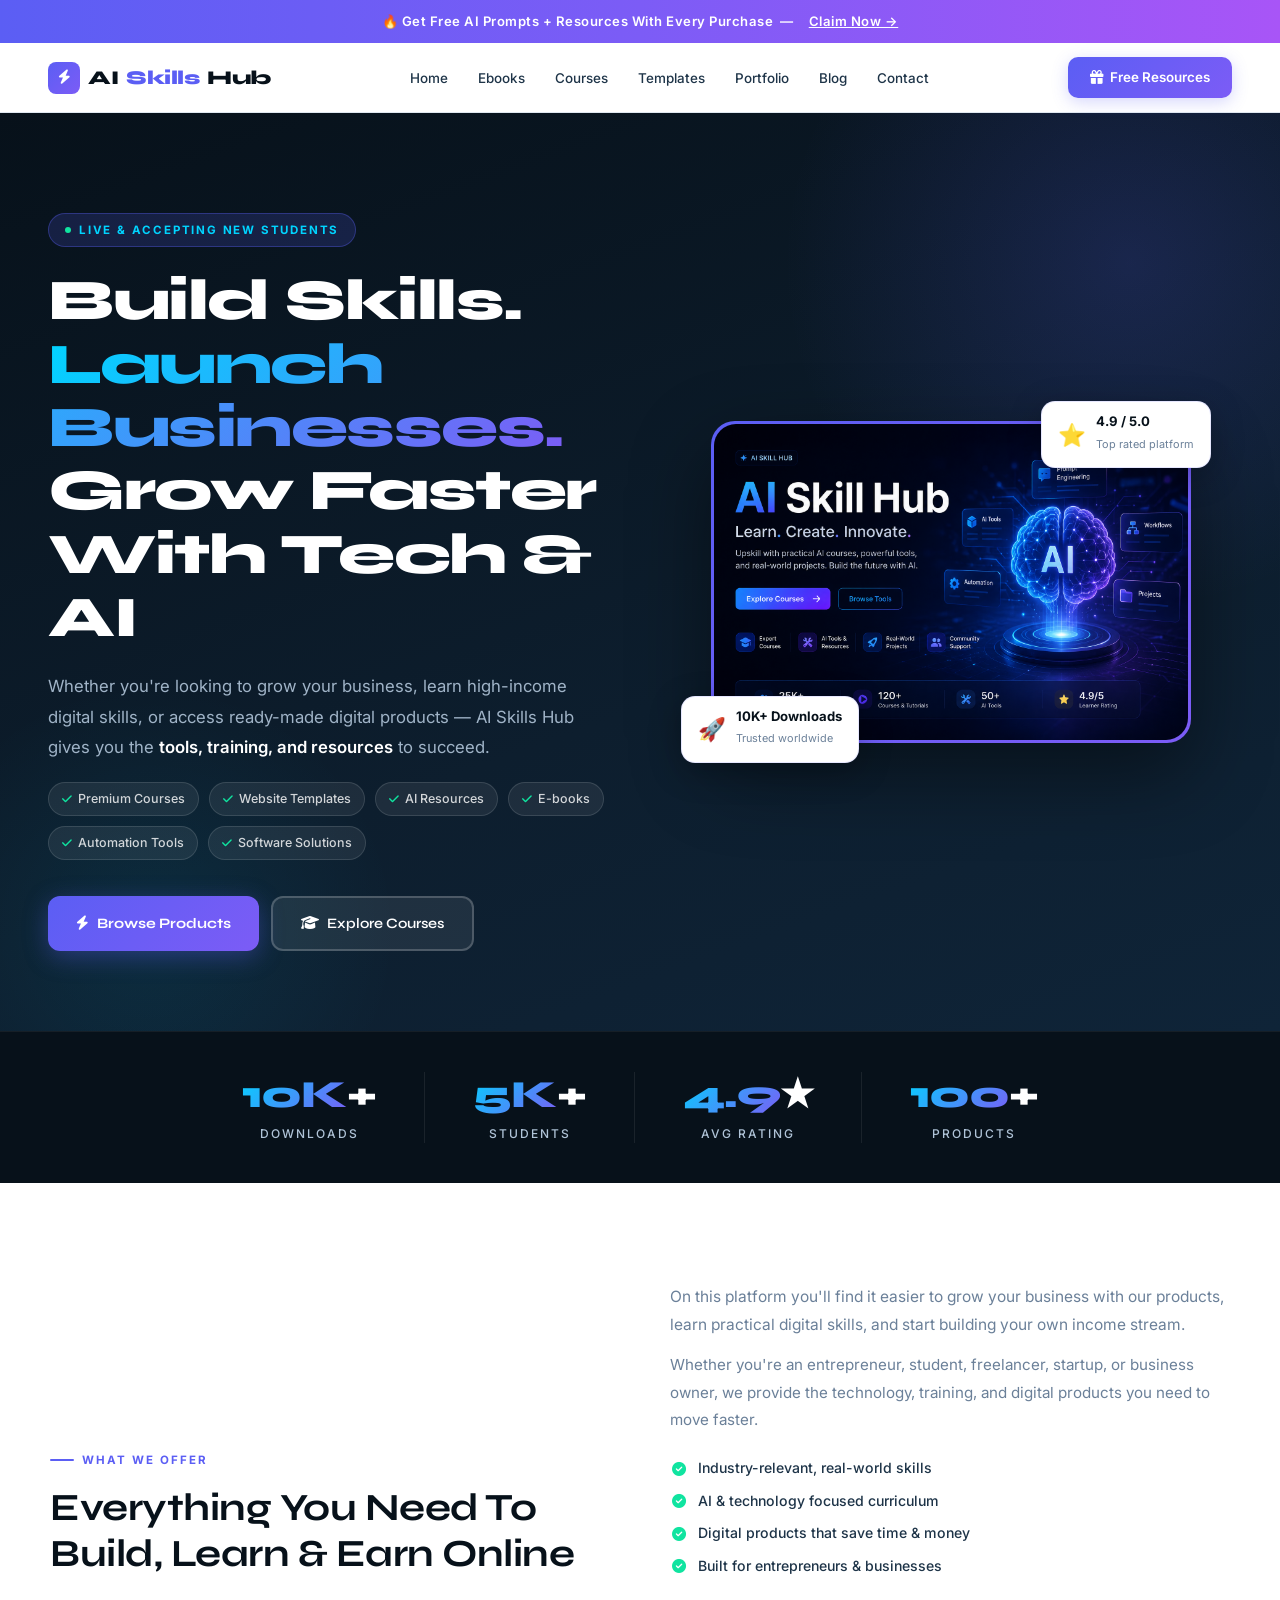
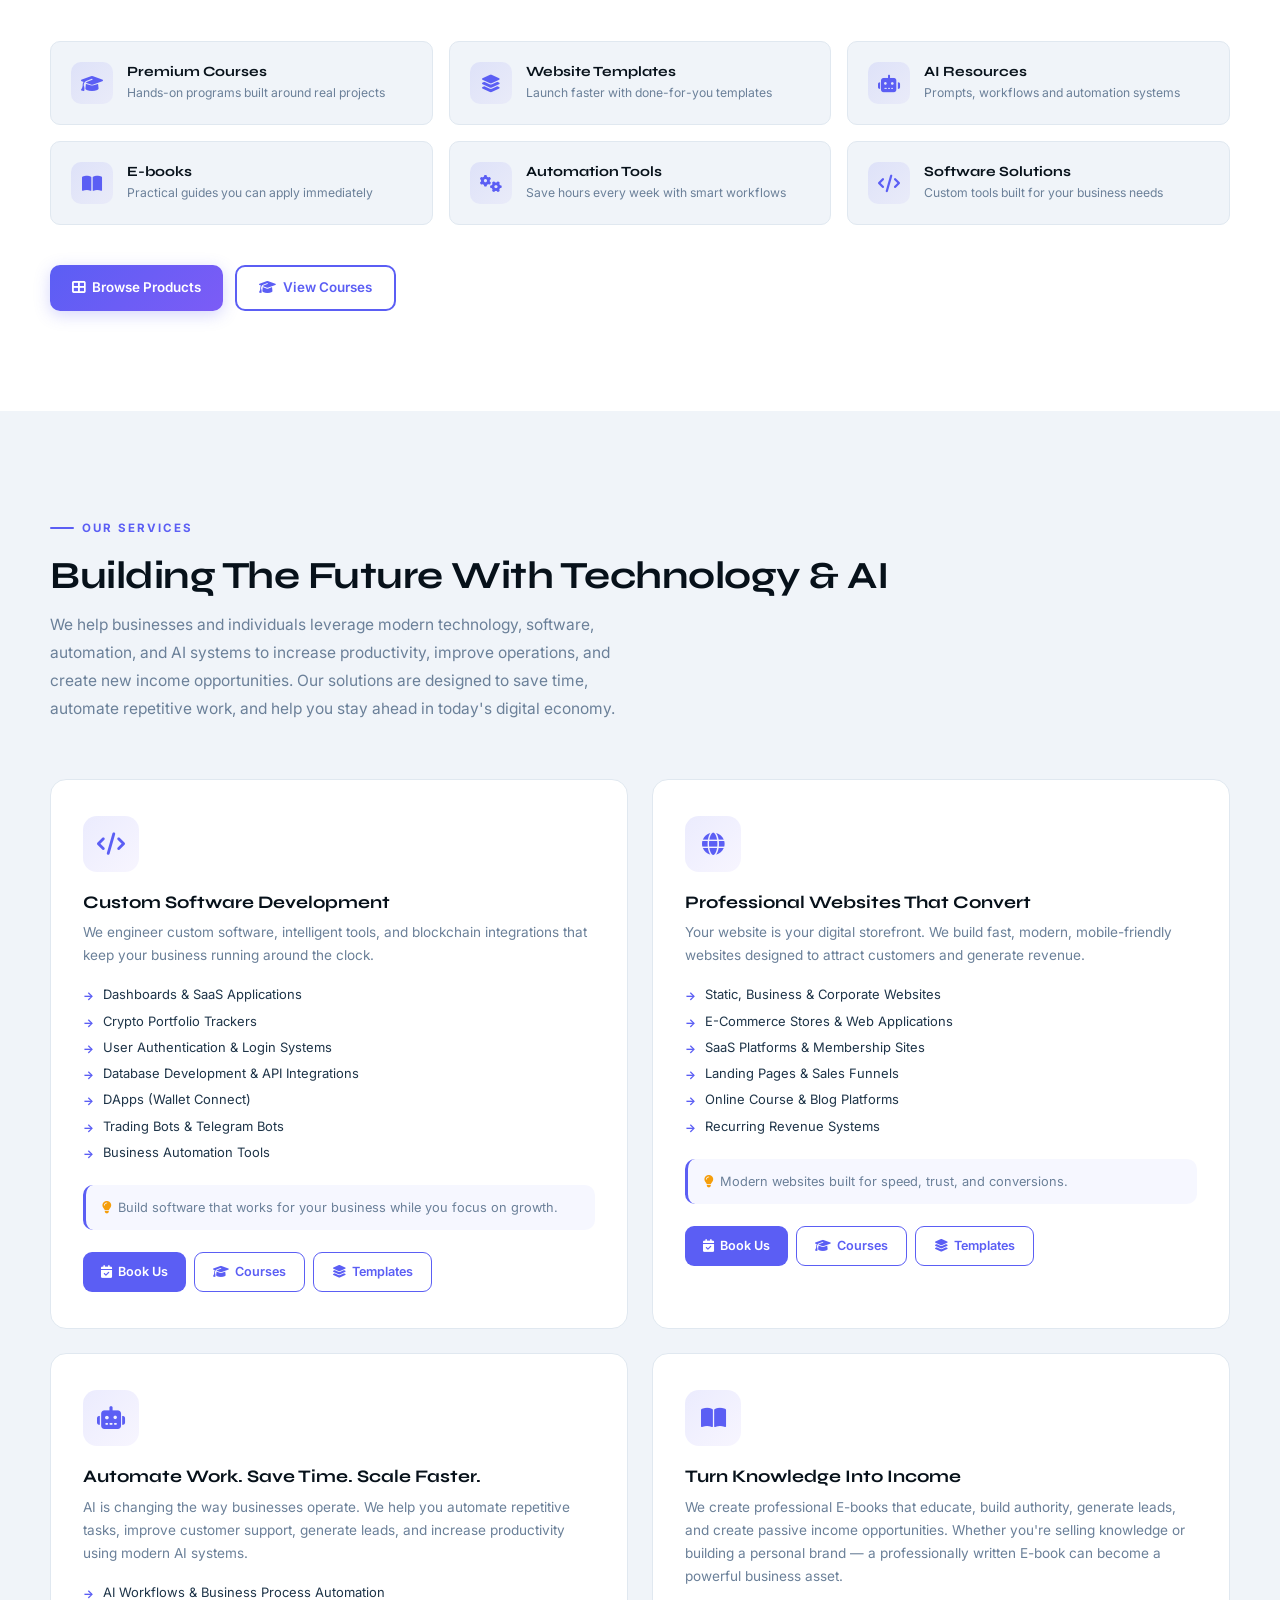
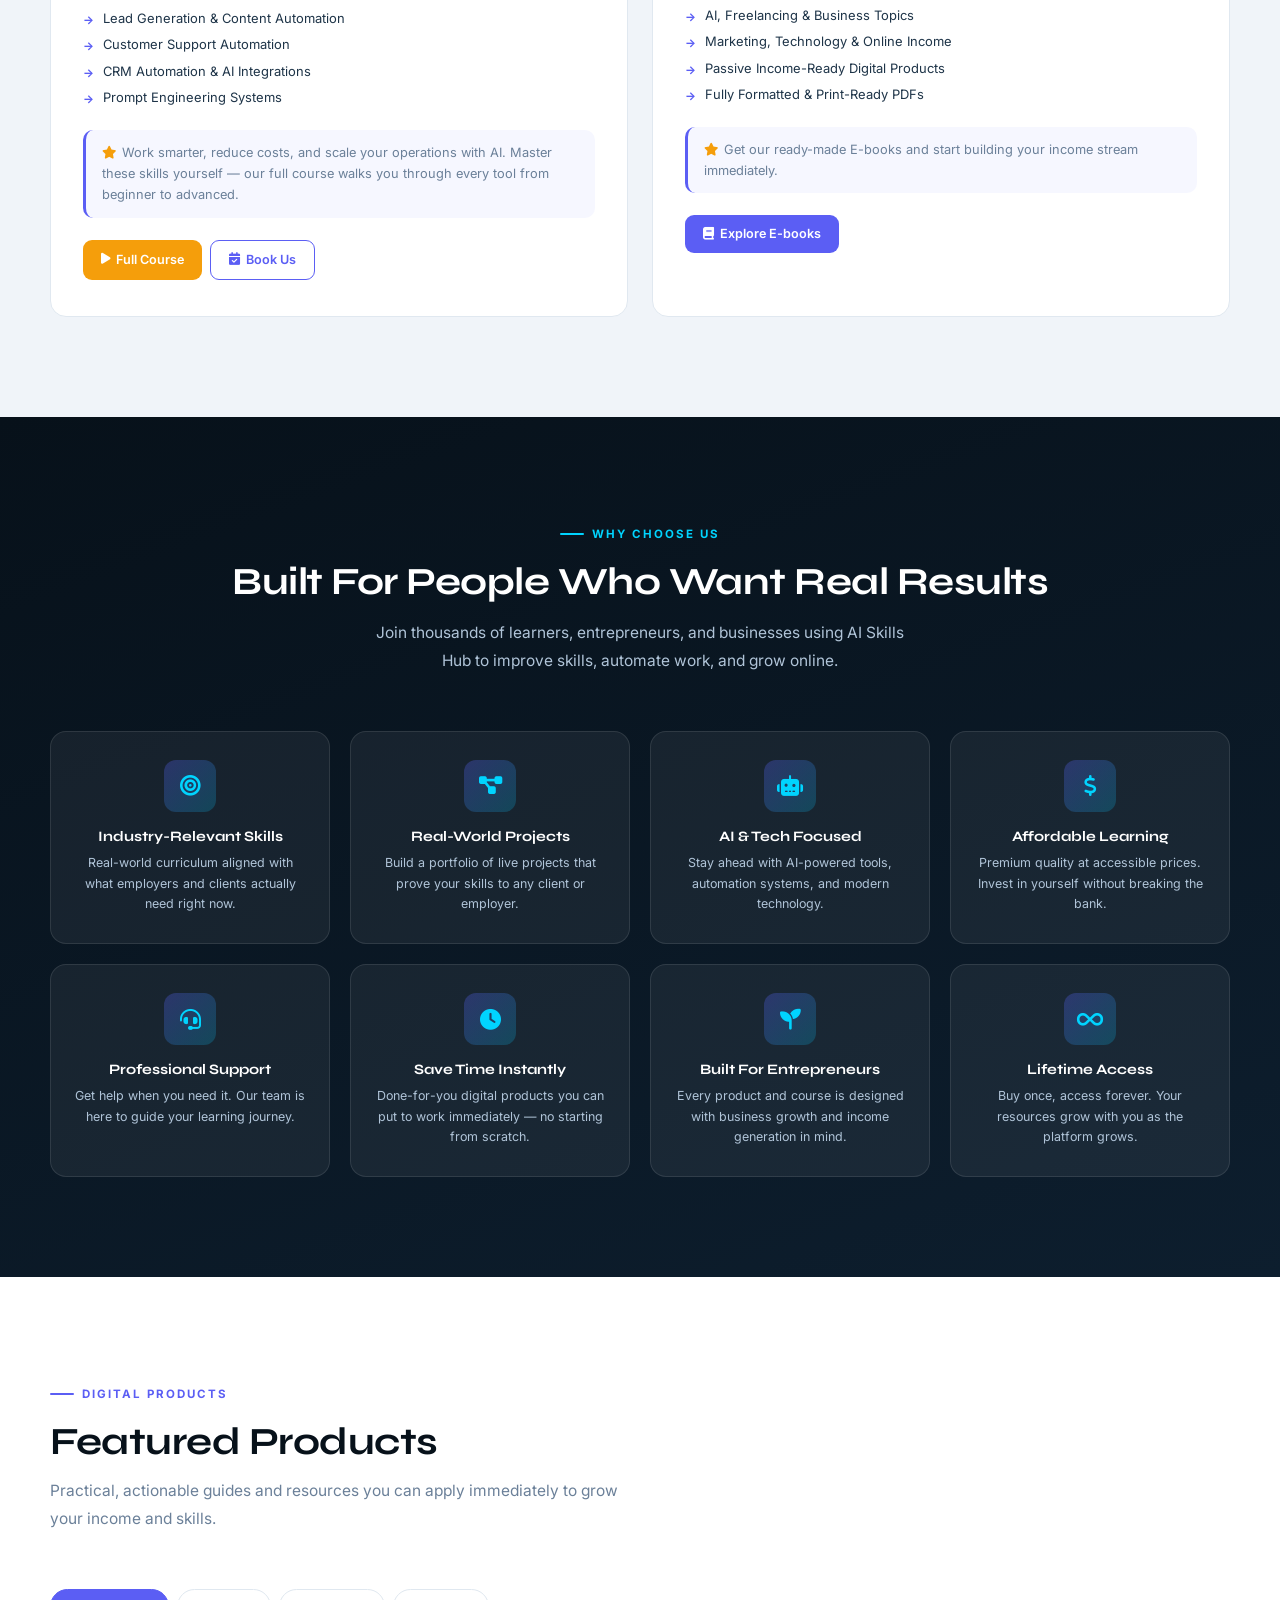
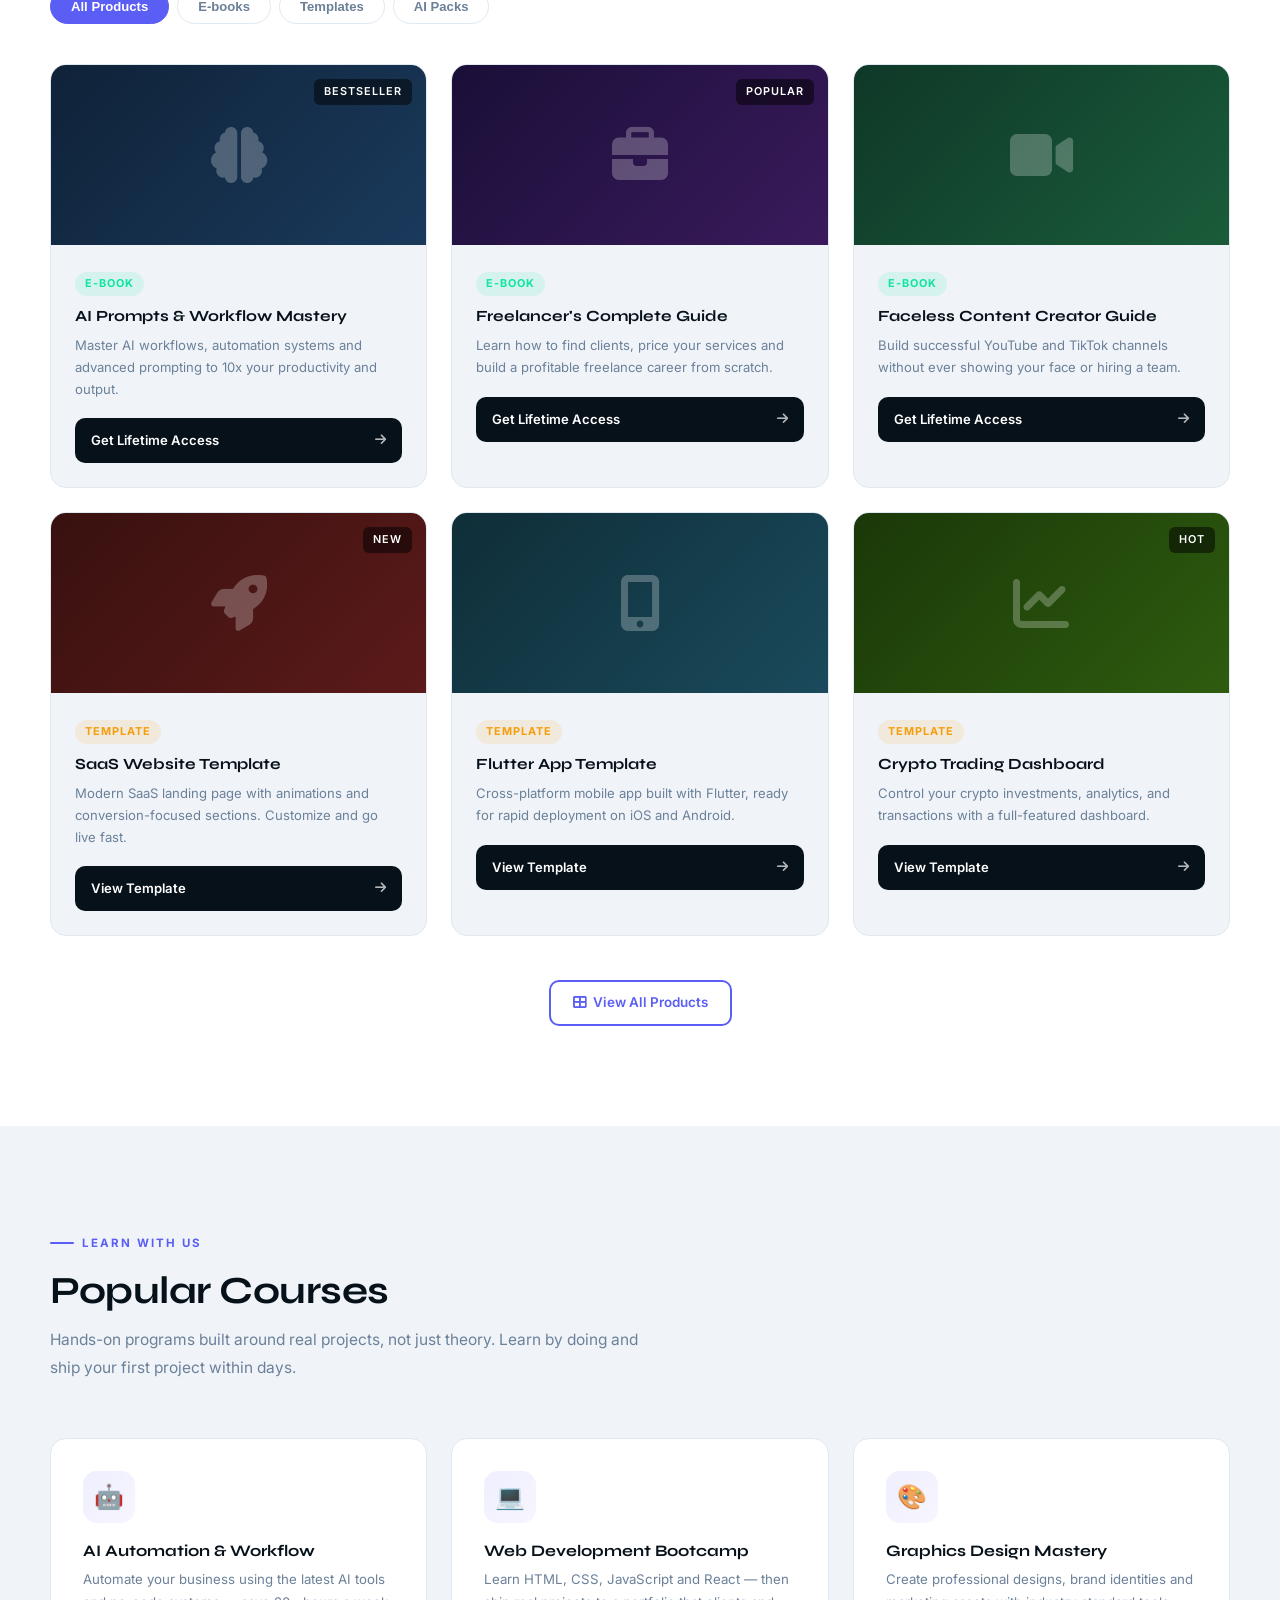
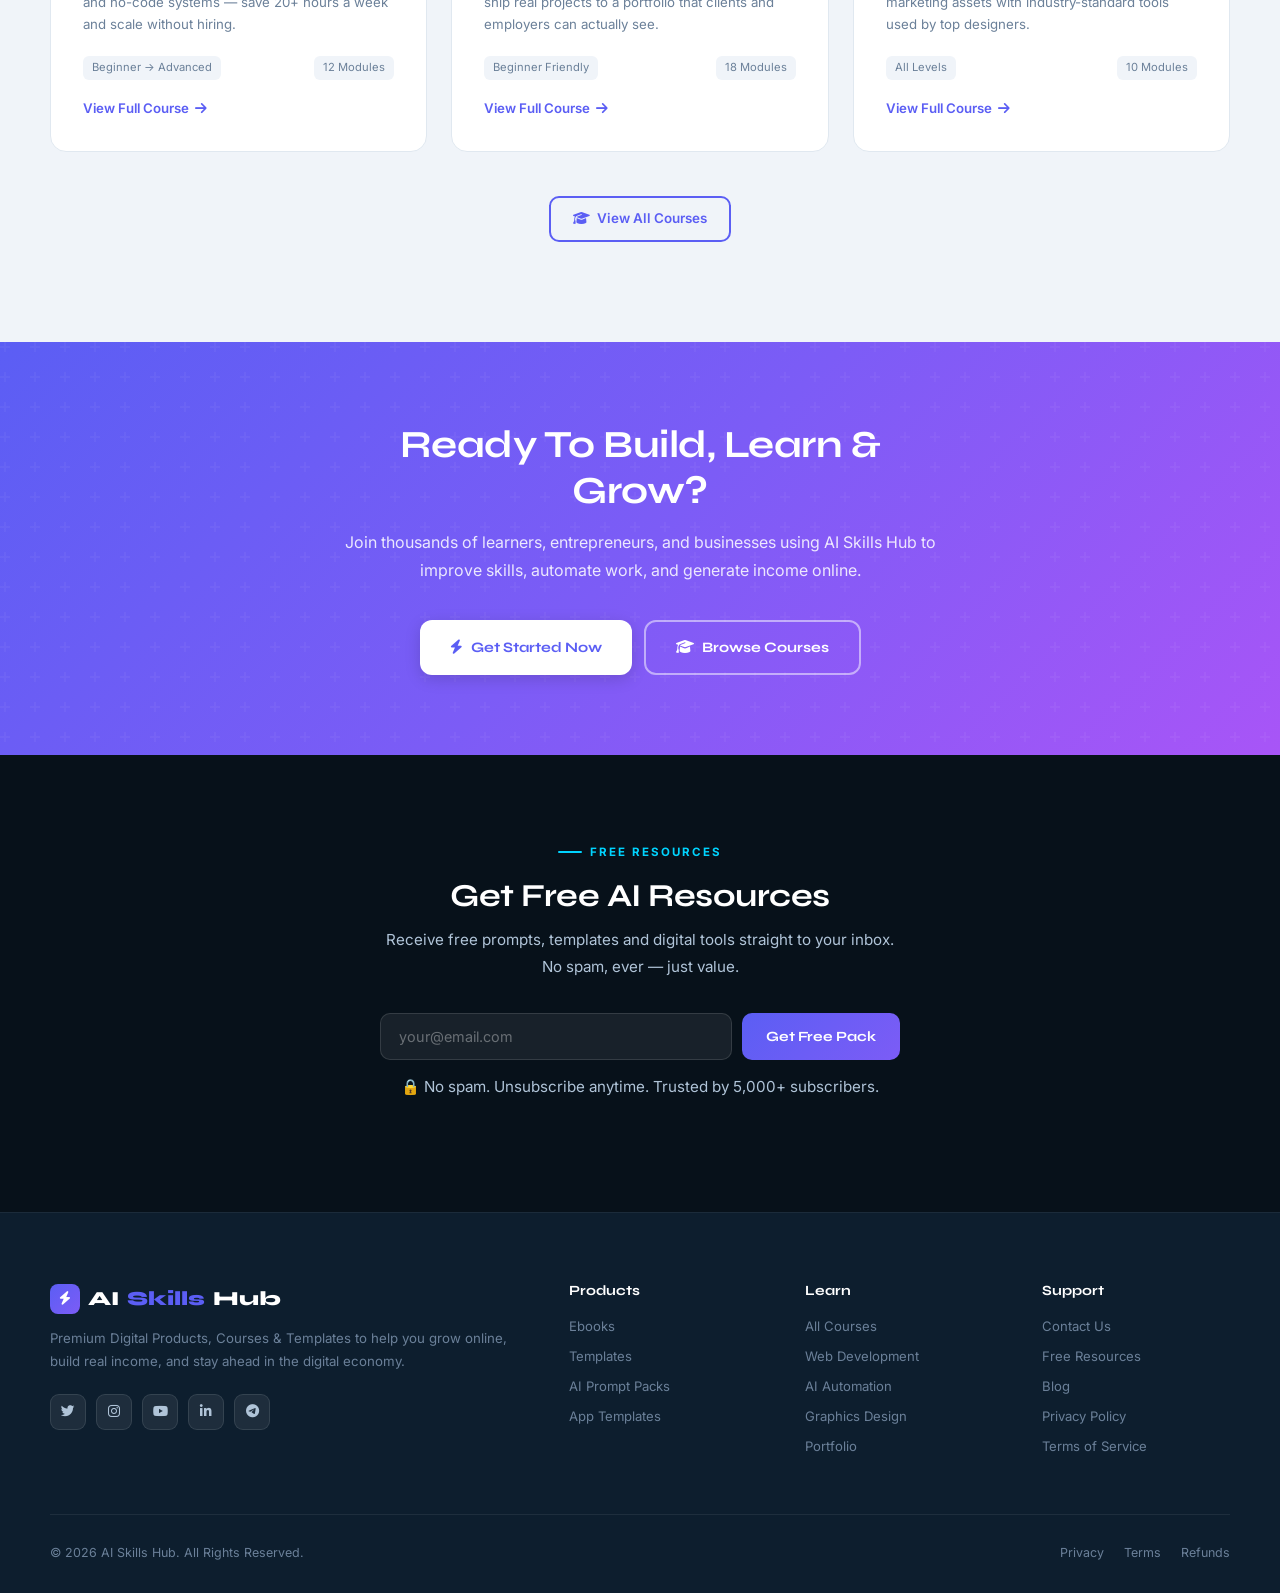
==== digital/index.html @ 7a0e206f "Update print statement from 'Hello' to 'Goodbye'" ====
<!DOCTYPE html>
<html lang="en">
<head>
<meta charset="UTF-8">
<meta name="viewport" content="width=device-width, initial-scale=1.0">
<title>AI Skills Hub | Courses, Ebooks & Digital Products</title>
<meta name="description" content="Premium AI courses, ebooks, prompt packs, website templates, software, and digital resources to help you build income and scale faster.">
<link href="https://fonts.googleapis.com/css2?family=Syne:wght@400;600;700;800&family=Inter:wght@300;400;500;600&display=swap" rel="stylesheet">
<link rel="stylesheet" href="https://cdnjs.cloudflare.com/ajax/libs/font-awesome/6.5.1/css/all.min.css">
<style>
/* ─── TOKENS ─── */
:root {
  --ink:    #07111a;
  --ink2:   #0d1e2e;
  --slate:  #1e3448;
  --mid:    #6b8099;
  --fog:    #b0c4d8;
  --paper:  #f0f4f9;
  --white:  #ffffff;
  --volt:   #5b5ef4;
  --volt2:  #7c5cf6;
  --cyan:   #00d4ff;
  --green:  #10e4a0;
  --amber:  #f59e0b;
  --card-bg:#ffffff;
  --border: #e0e8f0;
  --radius: 16px;
  --radius-sm: 10px;
  --shadow: 0 4px 28px rgba(7,17,26,0.08);
  --shadow-hover: 0 16px 48px rgba(91,94,244,0.2);
  --transition: 0.22s ease;
  --max-w: 1180px;
}

*,*::before,*::after{margin:0;padding:0;box-sizing:border-box;}
html{scroll-behavior:smooth;}
body{font-family:'Inter',sans-serif;background:var(--paper);color:var(--ink);overflow-x:hidden;line-height:1.6;}
body.menu-open{overflow:hidden;}
a{text-decoration:none;color:inherit;}
img{max-width:100%;display:block;}
ul{list-style:none;}
h1,h2,h3,h4{font-family:'Syne',sans-serif;line-height:1.2;}

/* ─── ANNOUNCEMENT BAR ─── */
.announcement{
  background:linear-gradient(90deg,var(--volt),var(--volt2),#a855f7);
  color:#fff;text-align:center;
  padding:11px 20px;font-size:0.82rem;font-weight:600;letter-spacing:0.5px;
}
.announcement a{color:#fff;text-decoration:underline;margin-left:8px;}

/* ─── NAV ─── */
.navbar{
  position:sticky;top:0;z-index:900;
  background:rgba(255,255,255,0.97);
  backdrop-filter:blur(16px);
  border-bottom:1px solid var(--border);
  display:flex;align-items:center;justify-content:space-between;
  padding:0 48px;height:70px;
}
.logo{
  font-family:'Syne',sans-serif;font-weight:800;font-size:1.22rem;
  color:var(--ink);letter-spacing:-0.5px;display:flex;align-items:center;gap:8px;
}
.logo-icon{
  width:32px;height:32px;background:linear-gradient(135deg,var(--volt),var(--volt2));
  border-radius:8px;display:flex;align-items:center;justify-content:center;
  font-size:0.9rem;color:#fff;
}
.logo span{color:var(--volt);}
.nav-links{display:flex;gap:2px;align-items:center;}
.nav-links li a{
  padding:8px 14px;border-radius:8px;font-size:0.84rem;
  font-weight:500;color:var(--slate);transition:var(--transition);
}
.nav-links li a:hover{background:var(--paper);color:var(--volt);}
.nav-right{display:flex;align-items:center;gap:10px;}
.btn-primary{
  background:linear-gradient(135deg,var(--volt),var(--volt2));color:#fff;
  padding:10px 22px;border-radius:10px;
  font-size:0.84rem;font-weight:600;
  transition:var(--transition);white-space:nowrap;
  border:none;cursor:pointer;display:inline-flex;align-items:center;gap:7px;
  box-shadow:0 4px 16px rgba(91,94,244,0.25);
}
.btn-primary:hover{transform:translateY(-2px);box-shadow:0 8px 24px rgba(91,94,244,0.4);}
.btn-secondary{
  background:transparent;color:var(--volt);
  padding:10px 22px;border-radius:10px;
  font-size:0.84rem;font-weight:600;
  border:2px solid var(--volt);transition:var(--transition);
  display:inline-flex;align-items:center;gap:7px;cursor:pointer;
}
.btn-secondary:hover{background:var(--volt);color:#fff;box-shadow:0 4px 16px rgba(91,94,244,0.25);}
.btn-ghost{
  background:transparent;color:var(--slate);
  padding:10px 22px;border-radius:10px;
  font-size:0.84rem;font-weight:600;
  border:2px solid var(--border);transition:var(--transition);
  display:inline-flex;align-items:center;gap:7px;cursor:pointer;
}
.btn-ghost:hover{border-color:var(--volt);color:var(--volt);}
.btn-amber{
  background:var(--amber);color:#fff;
  padding:10px 22px;border-radius:10px;
  font-size:0.84rem;font-weight:700;
  transition:var(--transition);display:inline-flex;align-items:center;gap:7px;
  border:none;cursor:pointer;
}
.btn-amber:hover{background:#d97706;transform:translateY(-2px);}
.menu-toggle{display:none;background:none;border:none;color:var(--ink);font-size:1.4rem;cursor:pointer;padding:4px;}

/* ─── HERO ─── */
.hero{
  background:linear-gradient(160deg,var(--ink) 0%,var(--ink2) 60%,#0f2438 100%);
  position:relative;overflow:hidden;
  padding:100px 48px 80px;
  display:grid;grid-template-columns:1fr 1fr;
  align-items:center;gap:60px;
  min-height:90vh;
}
.hero::before{
  content:'';position:absolute;top:-200px;right:-200px;
  width:700px;height:700px;border-radius:50%;
  background:radial-gradient(circle,rgba(91,94,244,0.18) 0%,transparent 70%);
  pointer-events:none;
}
.hero::after{
  content:'';position:absolute;bottom:-150px;left:-100px;
  width:500px;height:500px;border-radius:50%;
  background:radial-gradient(circle,rgba(0,212,255,0.08) 0%,transparent 70%);
  pointer-events:none;
}
.hero-content{position:relative;z-index:2;}
.hero-eyebrow{
  display:inline-flex;align-items:center;gap:8px;
  background:rgba(91,94,244,0.18);
  border:1px solid rgba(91,94,244,0.35);
  color:var(--cyan);font-size:0.72rem;font-weight:700;
  letter-spacing:1.8px;text-transform:uppercase;
  padding:7px 16px;border-radius:30px;margin-bottom:22px;
}
.dot{width:6px;height:6px;background:var(--green);border-radius:50%;animation:pulse 2s infinite;flex-shrink:0;}
@keyframes pulse{0%,100%{opacity:1;transform:scale(1);}50%{opacity:0.5;transform:scale(1.5);}}
.hero h1{
  font-size:clamp(2.4rem,4.5vw,3.8rem);
  font-weight:800;color:#fff;
  letter-spacing:-1.5px;margin-bottom:22px;line-height:1.1;
}
.hero h1 em{
  font-style:normal;
  background:linear-gradient(135deg,var(--cyan),var(--volt2));
  -webkit-background-clip:text;-webkit-text-fill-color:transparent;background-clip:text;
}
.hero-sub{
  font-size:1.05rem;color:rgba(176,196,216,0.9);
  max-width:540px;line-height:1.8;margin-bottom:20px;
}
.hero-sub strong{color:#fff;font-weight:600;}
.hero-feature-list{
  display:flex;flex-wrap:wrap;gap:10px;margin-bottom:36px;
}
.hero-feature-list .chip{
  display:flex;align-items:center;gap:6px;
  background:rgba(255,255,255,0.07);
  border:1px solid rgba(255,255,255,0.12);
  color:rgba(255,255,255,0.8);
  font-size:0.78rem;font-weight:500;
  padding:6px 13px;border-radius:20px;
}
.hero-feature-list .chip i{color:var(--green);font-size:0.7rem;}
.hero-buttons{display:flex;gap:12px;flex-wrap:wrap;}
.btn-hero-primary{
  background:linear-gradient(135deg,var(--volt),var(--volt2));color:#fff;
  padding:14px 28px;border-radius:12px;
  font-size:0.9rem;font-weight:700;
  transition:var(--transition);
  border:none;cursor:pointer;display:inline-flex;align-items:center;gap:8px;
  box-shadow:0 6px 24px rgba(91,94,244,0.35);
  font-family:'Syne',sans-serif;
}
.btn-hero-primary:hover{transform:translateY(-3px);box-shadow:0 12px 32px rgba(91,94,244,0.5);}
.btn-hero-secondary{
  background:rgba(255,255,255,0.08);color:#fff;
  padding:14px 28px;border-radius:12px;
  font-size:0.9rem;font-weight:600;
  border:2px solid rgba(255,255,255,0.2);transition:var(--transition);
  display:inline-flex;align-items:center;gap:8px;cursor:pointer;
  font-family:'Syne',sans-serif;
}
.btn-hero-secondary:hover{background:rgba(255,255,255,0.15);border-color:rgba(255,255,255,0.4);}

/* HERO VISUAL */
.hero-visual{position:relative;z-index:2;display:flex;justify-content:center;}
.hero-card-wrap{
  position:relative;width:100%;max-width:480px;
}
.hero-img-wrap{
  border-radius:24px;overflow:hidden;
  background:linear-gradient(135deg,var(--volt),var(--volt2));
  padding:3px;
  box-shadow:0 30px 80px rgba(0,0,0,0.45);
}
.hero-img-wrap img{
  border-radius:22px;width:100%;display:block;
}


.float-badge{
  position:absolute;background:#fff;border-radius:14px;
  padding:12px 16px;box-shadow:0 8px 32px rgba(0,0,0,0.25);
  display:flex;align-items:center;gap:10px;
  border:1px solid rgba(91,94,244,0.15);
  animation:float 3s ease-in-out infinite;
}
@keyframes float{0%,100%{transform:translateY(0);}50%{transform:translateY(-8px);}}
.float-badge.b1{bottom:-20px;left:-30px;animation-delay:0s;}
.float-badge.b2{top:-20px;right:-20px;animation-delay:1.5s;}
.float-badge .b-icon{font-size:1.4rem;}
.float-badge strong{display:block;font-size:0.82rem;color:var(--ink);font-weight:700;line-height:1.2;}
.float-badge span{font-size:0.68rem;color:var(--mid);}

/* ─── STATS BAR ─── */
.stats-bar{
  background:var(--ink);
  padding:40px 48px;
  display:flex;justify-content:center;gap:0;flex-wrap:wrap;
  border-top:1px solid rgba(255,255,255,0.06);
}
.stat-item{
  text-align:center;padding:0 48px;
  border-right:1px solid rgba(255,255,255,0.08);
}
.stat-item:last-child{border-right:none;}
.stat-item h2{font-size:2.4rem;font-weight:800;color:#fff;font-family:'Syne',sans-serif;letter-spacing:-1px;}
.stat-item h2 span{
  background:linear-gradient(135deg,var(--cyan),var(--volt2));
  -webkit-background-clip:text;-webkit-text-fill-color:transparent;background-clip:text;
}
.stat-item p{font-size:0.75rem;color:var(--fog);text-transform:uppercase;letter-spacing:2px;margin-top:6px;font-weight:500;}

/* ─── WHAT WE OFFER ─── */
.offer-section{
  background:#fff;
  padding:100px 48px;
}
.offer-inner{max-width:var(--max-w);margin:0 auto;}
.section-eyebrow{
  display:inline-flex;align-items:center;gap:8px;
  font-size:0.72rem;font-weight:700;letter-spacing:2px;
  text-transform:uppercase;color:var(--volt);margin-bottom:16px;
}
.section-eyebrow::before{
  content:'';width:24px;height:2px;background:var(--volt);border-radius:2px;
}
.offer-header{
  display:grid;grid-template-columns:1fr 1fr;gap:60px;align-items:end;
  margin-bottom:64px;
}
.offer-header h2{font-size:clamp(1.8rem,3vw,2.6rem);color:var(--ink);letter-spacing:-0.5px;}
.offer-header p{font-size:0.97rem;color:var(--mid);line-height:1.8;}
.offer-checks{display:flex;flex-direction:column;gap:10px;margin-top:24px;}
.offer-check{display:flex;align-items:center;gap:10px;font-size:0.88rem;color:var(--slate);font-weight:500;}
.offer-check i{color:var(--green);width:18px;text-align:center;}
.offer-chips-grid{
  display:grid;grid-template-columns:repeat(3,1fr);gap:16px;margin-bottom:40px;
}
.offer-chip{
  background:var(--paper);border:1px solid var(--border);
  border-radius:var(--radius-sm);padding:20px;
  display:flex;align-items:center;gap:14px;
  transition:var(--transition);
}
.offer-chip:hover{border-color:rgba(91,94,244,0.3);transform:translateX(4px);}
.offer-chip-icon{
  width:42px;height:42px;border-radius:10px;flex-shrink:0;
  background:linear-gradient(135deg,rgba(91,94,244,0.12),rgba(124,92,246,0.06));
  display:flex;align-items:center;justify-content:center;
  font-size:1.1rem;color:var(--volt);
}
.offer-chip h4{font-size:0.88rem;color:var(--ink);font-weight:700;margin-bottom:3px;}
.offer-chip p{font-size:0.76rem;color:var(--mid);line-height:1.5;}
.offer-cta{display:flex;gap:12px;flex-wrap:wrap;}

/* ─── SERVICES ─── */
.services-section{background:var(--paper);padding:100px 48px;}
.services-inner{max-width:var(--max-w);margin:0 auto;}
.section-header{margin-bottom:56px;}
.section-header h2{font-size:clamp(1.8rem,3vw,2.4rem);color:var(--ink);margin-bottom:12px;letter-spacing:-0.5px;}
.section-header p{font-size:0.97rem;color:var(--mid);max-width:600px;line-height:1.8;}
.services-grid{
  display:grid;
  grid-template-columns:repeat(2,1fr);
  gap:24px;
}
.service-card{
  background:#fff;border:1px solid var(--border);
  border-radius:var(--radius);padding:36px 32px;
  transition:var(--transition);position:relative;overflow:hidden;
}
.service-card::after{
  content:'';position:absolute;top:0;left:0;right:0;height:3px;
  background:linear-gradient(90deg,var(--volt),var(--cyan));
  transform:scaleX(0);transition:var(--transition);transform-origin:left;
}
.service-card:hover{border-color:rgba(91,94,244,0.25);box-shadow:var(--shadow-hover);transform:translateY(-5px);}
.service-card:hover::after{transform:scaleX(1);}
.service-icon{
  width:56px;height:56px;border-radius:14px;
  background:linear-gradient(135deg,rgba(91,94,244,0.12),rgba(124,92,246,0.06));
  display:flex;align-items:center;justify-content:center;
  font-size:1.4rem;color:var(--volt);margin-bottom:20px;
}
.service-card h3{font-size:1.1rem;color:var(--ink);margin-bottom:8px;font-weight:700;}
.service-card .service-desc{font-size:0.85rem;color:var(--mid);line-height:1.7;margin-bottom:18px;}
.service-list{display:flex;flex-direction:column;gap:6px;margin-bottom:22px;}
.service-list li{
  font-size:0.81rem;color:var(--slate);
  display:flex;align-items:flex-start;gap:9px;line-height:1.5;
}
.service-list li::before{
  content:'→';color:var(--volt);font-size:0.72rem;margin-top:3px;flex-shrink:0;font-weight:700;
}
.service-note{
  font-size:0.8rem;color:var(--mid);line-height:1.65;
  margin-bottom:22px;padding:12px 16px;
  background:rgba(91,94,244,0.05);border-radius:var(--radius-sm);
  border-left:3px solid var(--volt);
}
.service-note i{margin-right:6px;}
.service-btns{display:flex;gap:8px;flex-wrap:wrap;}
.btn-sm{
  padding:9px 18px;border-radius:9px;font-size:0.79rem;font-weight:600;
  transition:var(--transition);cursor:pointer;border:none;display:inline-flex;align-items:center;gap:6px;
}
.btn-sm-solid{background:var(--volt);color:#fff;}
.btn-sm-solid:hover{background:var(--volt2);}
.btn-sm-outline{background:transparent;border:1.5px solid var(--volt);color:var(--volt);}
.btn-sm-outline:hover{background:var(--volt);color:#fff;}
.btn-sm-amber{background:var(--amber);color:#fff;}
.btn-sm-amber:hover{background:#d97706;}

/* ─── WHY CHOOSE US ─── */
.why-section{
  background:linear-gradient(160deg,var(--ink),var(--ink2));
  padding:100px 48px;
}
.why-inner{max-width:var(--max-w);margin:0 auto;}
.why-header{text-align:center;margin-bottom:56px;}
.why-header .section-eyebrow{color:var(--cyan);}
.why-header .section-eyebrow::before{background:var(--cyan);}
.why-header h2{font-size:clamp(1.8rem,3vw,2.4rem);color:#fff;margin-bottom:14px;letter-spacing:-0.5px;}
.why-header p{font-size:0.97rem;color:var(--fog);max-width:560px;margin:0 auto;line-height:1.8;}
.why-grid{
  display:grid;grid-template-columns:repeat(4,1fr);gap:20px;
}
.why-card{
  background:rgba(255,255,255,0.06);
  border:1px solid rgba(255,255,255,0.1);
  border-radius:var(--radius);padding:28px 24px;
  text-align:center;
  transition:var(--transition);
}
.why-card:hover{background:rgba(255,255,255,0.1);transform:translateY(-4px);}
.why-icon{
  width:52px;height:52px;border-radius:12px;margin:0 auto 16px;
  background:linear-gradient(135deg,rgba(91,94,244,0.3),rgba(0,212,255,0.2));
  display:flex;align-items:center;justify-content:center;
  font-size:1.3rem;color:var(--cyan);
}
.why-card h4{font-size:0.9rem;color:#fff;font-weight:700;margin-bottom:8px;}
.why-card p{font-size:0.78rem;color:var(--fog);line-height:1.65;}

/* ─── FEATURED PRODUCTS ─── */
.products-section{background:#fff;padding:100px 48px;}
.products-inner{max-width:var(--max-w);margin:0 auto;}
.product-tabs{display:flex;gap:8px;margin-bottom:40px;flex-wrap:wrap;}
.tab-btn{
  padding:9px 20px;border-radius:30px;font-size:0.82rem;font-weight:600;
  border:1.5px solid var(--border);background:transparent;color:var(--mid);
  cursor:pointer;transition:var(--transition);
}
.tab-btn.active,.tab-btn:hover{
  background:var(--volt);color:#fff;border-color:var(--volt);
}
.product-grid{
  display:grid;grid-template-columns:repeat(3,1fr);gap:24px;
}
.product-card{
  background:var(--paper);border:1px solid var(--border);
  border-radius:var(--radius);overflow:hidden;
  transition:var(--transition);
}
.product-card:hover{transform:translateY(-6px);box-shadow:var(--shadow-hover);border-color:rgba(91,94,244,0.25);}
.product-thumb{
  height:180px;display:flex;align-items:center;justify-content:center;position:relative;overflow:hidden;
}
.product-thumb.t1{background:linear-gradient(135deg,#0f2238,#1a3a5c);}
.product-thumb.t2{background:linear-gradient(135deg,#1a0f38,#3a1a5c);}
.product-thumb.t3{background:linear-gradient(135deg,#0f3828,#1a5c3a);}
.product-thumb i{font-size:3.5rem;opacity:0.25;color:#fff;}
.product-thumb .thumb-badge{
  position:absolute;top:14px;right:14px;
  background:rgba(0,0,0,0.5);backdrop-filter:blur(8px);
  border-radius:6px;padding:4px 10px;
  font-size:0.68rem;color:#fff;font-weight:600;letter-spacing:1px;text-transform:uppercase;
}
.product-body{padding:24px;}
.product-type{
  display:inline-block;font-size:0.68rem;font-weight:700;
  letter-spacing:1px;text-transform:uppercase;
  padding:3px 10px;border-radius:20px;margin-bottom:10px;
}
.type-ebook{background:rgba(16,228,160,0.12);color:var(--green);}
.type-course{background:rgba(91,94,244,0.12);color:var(--volt);}
.type-template{background:rgba(245,158,11,0.12);color:var(--amber);}
.product-body h3{font-size:0.97rem;color:var(--ink);margin-bottom:8px;font-weight:700;line-height:1.4;}
.product-body p{font-size:0.82rem;color:var(--mid);line-height:1.65;margin-bottom:18px;}
.buy-btn{
  display:flex;align-items:center;justify-content:space-between;width:100%;
  background:var(--ink);color:#fff;padding:12px 16px;
  border-radius:10px;font-size:0.82rem;font-weight:600;
  transition:var(--transition);border:none;cursor:pointer;
}
.buy-btn:hover{background:var(--volt);}
.buy-btn i{font-size:0.8rem;opacity:0.7;}
.section-cta{margin-top:44px;display:flex;justify-content:center;}

/* ─── COURSES ─── */
.courses-section{background:var(--paper);padding:100px 48px;}
.courses-inner{max-width:var(--max-w);margin:0 auto;}
.course-grid{
  display:grid;grid-template-columns:repeat(3,1fr);gap:24px;
}
.course-card{
  background:#fff;border:1px solid var(--border);
  border-radius:var(--radius);padding:32px;transition:var(--transition);
  display:flex;flex-direction:column;
}
.course-card:hover{border-color:rgba(91,94,244,0.3);box-shadow:var(--shadow-hover);transform:translateY(-5px);}
.course-icon-wrap{
  width:52px;height:52px;border-radius:14px;margin-bottom:18px;
  background:linear-gradient(135deg,rgba(91,94,244,0.1),rgba(124,92,246,0.06));
  display:flex;align-items:center;justify-content:center;font-size:1.5rem;
}
.course-card h3{font-size:1rem;color:var(--ink);margin-bottom:8px;font-weight:700;}
.course-card p{font-size:0.83rem;color:var(--mid);line-height:1.7;margin-bottom:20px;flex:1;}
.course-meta{display:flex;align-items:center;justify-content:space-between;margin-bottom:18px;}
.course-tag{font-size:0.7rem;color:var(--mid);background:var(--paper);border-radius:6px;padding:3px 9px;}
.course-card a{
  display:flex;align-items:center;gap:6px;
  font-size:0.83rem;color:var(--volt);font-weight:600;transition:var(--transition);
}
.course-card a:hover{gap:10px;}

/* ─── CTA BANNER ─── */
.cta-banner{
  background:linear-gradient(135deg,var(--volt),var(--volt2),#a855f7);
  padding:80px 48px;text-align:center;position:relative;overflow:hidden;
}
.cta-banner::before{
  content:'';position:absolute;inset:0;
  background:url("data:image/svg+xml,%3Csvg width='60' height='60' viewBox='0 0 60 60' xmlns='http://www.w3.org/2000/svg'%3E%3Cg fill='none' fill-rule='evenodd'%3E%3Cg fill='%23ffffff' fill-opacity='0.04'%3E%3Cpath d='M36 34v-4h-2v4h-4v2h4v4h2v-4h4v-2h-4zm0-30V0h-2v4h-4v2h4v4h2V6h4V4h-4zM6 34v-4H4v4H0v2h4v4h2v-4h4v-2H6zM6 4V0H4v4H0v2h4v4h2V6h4V4H6z'/%3E%3C/g%3E%3C/g%3E%3C/svg%3E");
}
.cta-banner-inner{position:relative;z-index:1;max-width:600px;margin:0 auto;}
.cta-banner h2{font-size:clamp(1.8rem,3vw,2.6rem);color:#fff;margin-bottom:14px;letter-spacing:-0.5px;}
.cta-banner p{font-size:1rem;color:rgba(255,255,255,0.85);margin-bottom:36px;line-height:1.75;}
.cta-banner-btns{display:flex;gap:12px;justify-content:center;flex-wrap:wrap;}
.btn-white{
  background:#fff;color:var(--volt);
  padding:14px 30px;border-radius:12px;
  font-size:0.9rem;font-weight:700;
  transition:var(--transition);border:none;cursor:pointer;
  display:inline-flex;align-items:center;gap:8px;
  font-family:'Syne',sans-serif;
  box-shadow:0 4px 16px rgba(0,0,0,0.15);
}
.btn-white:hover{transform:translateY(-2px);box-shadow:0 8px 24px rgba(0,0,0,0.25);}
.btn-white-outline{
  background:transparent;color:#fff;
  padding:14px 30px;border-radius:12px;
  font-size:0.9rem;font-weight:700;
  border:2px solid rgba(255,255,255,0.5);
  transition:var(--transition);cursor:pointer;
  display:inline-flex;align-items:center;gap:8px;
  font-family:'Syne',sans-serif;
}
.btn-white-outline:hover{background:rgba(255,255,255,0.15);border-color:#fff;}

/* ─── NEWSLETTER ─── */
.newsletter{
  background:var(--ink);
  padding:80px 48px;text-align:center;
}
.newsletter-inner{max-width:520px;margin:0 auto;}
.newsletter .section-eyebrow{color:var(--cyan);}
.newsletter .section-eyebrow::before{background:var(--cyan);}
.newsletter h2{font-size:clamp(1.6rem,2.5vw,2.2rem);color:#fff;margin-bottom:12px;letter-spacing:-0.5px;}
.newsletter p{font-size:0.95rem;color:var(--fog);margin-bottom:32px;line-height:1.75;}
.newsletter-form{
  display:flex;gap:10px;
}
.newsletter-form input{
  flex:1;padding:14px 18px;
  border-radius:10px;border:1px solid rgba(255,255,255,0.12);
  font-family:'Inter',sans-serif;font-size:0.9rem;
  background:rgba(255,255,255,0.07);color:#fff;outline:none;
}
.newsletter-form input::placeholder{color:rgba(255,255,255,0.35);}
.newsletter-form input:focus{border-color:var(--volt);background:rgba(255,255,255,0.1);}
.newsletter-form button{
  background:linear-gradient(135deg,var(--volt),var(--volt2));color:#fff;
  padding:14px 24px;border-radius:10px;border:none;
  font-family:'Syne',sans-serif;font-weight:700;font-size:0.88rem;
  cursor:pointer;transition:var(--transition);white-space:nowrap;
}
.newsletter-form button:hover{transform:translateY(-2px);box-shadow:0 6px 20px rgba(91,94,244,0.4);}
.newsletter-note{font-size:0.75rem;color:var(--mid);margin-top:14px;}

/* ─── FOOTER ─── */
footer{background:var(--ink2);padding:70px 48px 30px;border-top:1px solid rgba(255,255,255,0.06);}
.footer-inner{max-width:var(--max-w);margin:0 auto;}
.footer-grid{
  display:grid;grid-template-columns:2.5fr 1fr 1fr 1fr;
  gap:48px;margin-bottom:48px;
}
.footer-logo{
  font-family:'Syne',sans-serif;font-weight:800;font-size:1.25rem;
  color:#fff;margin-bottom:12px;display:flex;align-items:center;gap:8px;
}
.footer-logo .logo-icon{width:30px;height:30px;font-size:0.85rem;}
.footer-logo span{color:var(--volt);}
.footer-about p{font-size:0.83rem;color:var(--mid);line-height:1.75;margin-bottom:20px;}
.footer-social{display:flex;gap:10px;}
.social-btn{
  width:36px;height:36px;border-radius:9px;
  background:rgba(255,255,255,0.07);border:1px solid rgba(255,255,255,0.1);
  display:flex;align-items:center;justify-content:center;
  color:var(--fog);font-size:0.85rem;transition:var(--transition);
}
.social-btn:hover{background:var(--volt);border-color:var(--volt);color:#fff;}
.footer-col h4{font-family:'Syne',sans-serif;font-size:0.88rem;color:#fff;margin-bottom:16px;font-weight:700;}
.footer-col a{
  display:block;font-size:0.82rem;color:var(--mid);
  margin-bottom:9px;transition:var(--transition);
}
.footer-col a:hover{color:var(--volt);}
.footer-bottom{
  display:flex;align-items:center;justify-content:space-between;flex-wrap:wrap;gap:12px;
  padding-top:28px;border-top:1px solid rgba(255,255,255,0.07);
}
.copyright{font-size:0.78rem;color:var(--mid);}
.footer-legal{display:flex;gap:20px;}
.footer-legal a{font-size:0.78rem;color:var(--mid);transition:var(--transition);}
.footer-legal a:hover{color:var(--volt);}

/* ─── TABLET (769 – 1024px) ─── */
@media(min-width:769px) and (max-width:1024px){
  .navbar{padding:0 32px;}
  .hero{padding:80px 32px 60px;gap:40px;min-height:auto;}
  .hero h1{font-size:2.6rem;}
  .hero-feature-list .chip{font-size:0.72rem;padding:5px 10px;}
  .stats-bar{padding:36px 32px;gap:0;}
  .stat-item{padding:0 32px;}
  .offer-section,.services-section,.products-section,.courses-section,.why-section,.newsletter,.cta-banner{padding:72px 32px;}
  .offer-header{grid-template-columns:1fr;gap:24px;}
  .offer-chips-grid{grid-template-columns:repeat(2,1fr);}
  .services-grid{grid-template-columns:repeat(2,1fr);}
  .why-grid{grid-template-columns:repeat(2,1fr);}
  .product-grid{grid-template-columns:repeat(2,1fr);}
  .course-grid{grid-template-columns:repeat(2,1fr);}
  .footer-grid{grid-template-columns:1fr 1fr;gap:32px;}
  footer{padding:56px 32px 28px;}
  .footer-bottom{padding-top:24px;}
  .hero-img-wrap img{border-radius:20px;}
}

/* ─── MOBILE (≤ 768px) ─── */
@media(max-width:768px){
  .announcement{font-size:0.75rem;padding:9px 16px;}
  .navbar{padding:0 20px;height:62px;}
  .nav-links{
    display:none;position:fixed;top:62px;left:0;right:0;bottom:0;
    background:rgba(7,17,26,0.97);backdrop-filter:blur(16px);
    flex-direction:column;padding:24px 20px;gap:4px;z-index:800;overflow-y:auto;
  }
  .nav-links.open{display:flex;}
  .nav-links li a{
    display:block;padding:14px 16px;font-size:0.95rem;color:rgba(255,255,255,0.85);
    border-radius:10px;border-bottom:1px solid rgba(255,255,255,0.06);
  }
  .nav-links li a:hover{background:rgba(91,94,244,0.2);color:#fff;}
  .nav-right{gap:8px;}
  .nav-right .btn-primary{display:none;}
  .menu-toggle{display:block;}

  .hero{
    grid-template-columns:1fr;padding:50px 20px 40px;
    gap:36px;min-height:auto;
  }
  .hero-visual{order:-1;}
  .hero-card-wrap{max-width:100%;}
  .float-badge.b1{bottom:-12px;left:-8px;}
  .float-badge.b2{top:-12px;right:-8px;}
  .float-badge{padding:10px 12px;}
  .float-badge strong{font-size:0.75rem;}
  .float-badge span{font-size:0.62rem;}
  .hero h1{font-size:2rem;letter-spacing:-0.5px;}
  .hero-sub{font-size:0.95rem;}
  .hero-feature-list{gap:8px;}
  .hero-feature-list .chip{font-size:0.72rem;padding:5px 10px;}
  .btn-hero-primary,.btn-hero-secondary{padding:12px 20px;font-size:0.85rem;}

  .stats-bar{flex-direction:column;padding:32px 20px;gap:24px;}
  .stat-item{border-right:none;border-bottom:1px solid rgba(255,255,255,0.08);padding-bottom:24px;}
  .stat-item:last-child{border-bottom:none;padding-bottom:0;}
  .stat-item h2{font-size:2rem;}

  .offer-section,.services-section,.products-section,.courses-section,.why-section,.cta-banner,.newsletter{padding:60px 20px;}
  .offer-header{grid-template-columns:1fr;gap:20px;}
  .offer-chips-grid{grid-template-columns:1fr;}
  .services-grid{grid-template-columns:1fr;}
  .why-grid{grid-template-columns:repeat(2,1fr);gap:14px;}
  .why-card{padding:22px 16px;}
  .why-icon{width:44px;height:44px;}
  .product-grid{grid-template-columns:1fr;}
  .course-grid{grid-template-columns:1fr;}
  .newsletter-form{flex-direction:column;}
  .newsletter-form input,.newsletter-form button{width:100%;}
  .footer-grid{grid-template-columns:1fr;gap:28px;}
  footer{padding:48px 20px 24px;}
  .footer-bottom{flex-direction:column;align-items:flex-start;gap:10px;}
  .section-cta{justify-content:stretch;}
  .section-cta .btn-secondary{width:100%;justify-content:center;}
  .hero-img-wrap img{border-radius:20px;}
}
</style>
</head>
<body>

<div class="announcement">
  🔥 Get Free AI Prompts + Resources With Every Purchase &nbsp;—&nbsp; <a href="blog.html">Claim Now →</a>
</div>

<nav class="navbar">
  <div class="logo">
    <div class="logo-icon"><i class="fas fa-bolt"></i></div>
    AI <span>Skills</span> Hub
  </div>
  <ul class="nav-links" id="navLinks">
    <li><a href="index.html">Home</a></li>
    <li><a href="ebooks.html">Ebooks</a></li>
    <li><a href="courses.html">Courses</a></li>
    <li><a href="templates.html">Templates</a></li>
    <li><a href="portfolio.html">Portfolio</a></li>
    <li><a href="blog.html">Blog</a></li>
    <li><a href="contact.html">Contact</a></li>
  </ul>
  <div class="nav-right">
    <a href="blog.html" class="btn-primary"><i class="fas fa-gift"></i>Free Resources</a>
    <button class="menu-toggle" id="menuToggle" aria-label="Toggle menu" aria-expanded="false" aria-controls="navLinks">
      <i class="fas fa-bars"></i>
    </button>
  </div>
</nav>

<!-- ═══ HERO ═══ -->
<section class="hero">
  <div class="hero-content">
    <div class="hero-eyebrow"><span class="dot"></span>Live &amp; Accepting New Students</div>
    <h1>Build Skills. <em>Launch Businesses.</em> Grow Faster With Tech &amp; AI</h1>
    <p class="hero-sub">
      Whether you're looking to grow your business, learn high-income digital skills, or access ready-made digital products — AI Skills Hub gives you the <strong>tools, training, and resources</strong> to succeed.
    </p>
    <div class="hero-feature-list">
      <span class="chip"><i class="fas fa-check"></i> Premium Courses</span>
      <span class="chip"><i class="fas fa-check"></i> Website Templates</span>
      <span class="chip"><i class="fas fa-check"></i> AI Resources</span>
      <span class="chip"><i class="fas fa-check"></i> E-books</span>
      <span class="chip"><i class="fas fa-check"></i> Automation Tools</span>
      <span class="chip"><i class="fas fa-check"></i> Software Solutions</span>
    </div>
    <div class="hero-buttons">
      <a href="ebooks.html" class="btn-hero-primary"><i class="fas fa-bolt"></i>Browse Products</a>
      <a href="courses.html" class="btn-hero-secondary"><i class="fas fa-graduation-cap"></i>Explore Courses</a>
    </div>
  </div>

  <div class="hero-visual">
    <div class="hero-card-wrap">
      <div class="hero-img-wrap">
        <img src="images/hero.png" alt="AI Skills Hub Hero">
      </div>
      <div class="float-badge b1">
        <span class="b-icon">🚀</span>
        <div><strong>10K+ Downloads</strong><span>Trusted worldwide</span></div>
      </div>
      <div class="float-badge b2">
        <span class="b-icon">⭐</span>
        <div><strong>4.9 / 5.0</strong><span>Top rated platform</span></div>
      </div>
    </div>
  </div>
</section>

<!-- ═══ STATS BAR ═══ -->
<div class="stats-bar">
  <div class="stat-item"><h2><span>10K</span>+</h2><p>Downloads</p></div>
  <div class="stat-item"><h2><span>5K</span>+</h2><p>Students</p></div>
  <div class="stat-item"><h2><span>4.9</span>★</h2><p>Avg Rating</p></div>
  <div class="stat-item"><h2><span>100</span>+</h2><p>Products</p></div>
</div>

<!-- ═══ WHAT WE OFFER ═══ -->
<section class="offer-section">
  <div class="offer-inner">
    <div class="offer-header">
      <div>
        <span class="section-eyebrow">What We Offer</span>
        <h2>Everything You Need To Build, Learn &amp; Earn Online</h2>
      </div>
      <div>
        <p>On this platform you'll find it easier to grow your business with our products, learn practical digital skills, and start building your own income stream.</p>
        <p style="margin-top:12px;font-size:0.95rem;color:var(--mid);line-height:1.8;">Whether you're an entrepreneur, student, freelancer, startup, or business owner, we provide the technology, training, and digital products you need to move faster.</p>
        <div class="offer-checks">
          <div class="offer-check"><i class="fas fa-check-circle"></i>Industry-relevant, real-world skills</div>
          <div class="offer-check"><i class="fas fa-check-circle"></i>AI &amp; technology focused curriculum</div>
          <div class="offer-check"><i class="fas fa-check-circle"></i>Digital products that save time &amp; money</div>
          <div class="offer-check"><i class="fas fa-check-circle"></i>Built for entrepreneurs &amp; businesses</div>
        </div>
      </div>
    </div>
    <div class="offer-chips-grid">
      <div class="offer-chip">
        <div class="offer-chip-icon"><i class="fas fa-graduation-cap"></i></div>
        <div><h4>Premium Courses</h4><p>Hands-on programs built around real projects</p></div>
      </div>
      <div class="offer-chip">
        <div class="offer-chip-icon"><i class="fas fa-layer-group"></i></div>
        <div><h4>Website Templates</h4><p>Launch faster with done-for-you templates</p></div>
      </div>
      <div class="offer-chip">
        <div class="offer-chip-icon"><i class="fas fa-robot"></i></div>
        <div><h4>AI Resources</h4><p>Prompts, workflows and automation systems</p></div>
      </div>
      <div class="offer-chip">
        <div class="offer-chip-icon"><i class="fas fa-book-open"></i></div>
        <div><h4>E-books</h4><p>Practical guides you can apply immediately</p></div>
      </div>
      <div class="offer-chip">
        <div class="offer-chip-icon"><i class="fas fa-cogs"></i></div>
        <div><h4>Automation Tools</h4><p>Save hours every week with smart workflows</p></div>
      </div>
      <div class="offer-chip">
        <div class="offer-chip-icon"><i class="fas fa-code"></i></div>
        <div><h4>Software Solutions</h4><p>Custom tools built for your business needs</p></div>
      </div>
    </div>
    <div class="offer-cta">
      <a href="ebooks.html" class="btn-primary"><i class="fas fa-th-large"></i>Browse Products</a>
      <a href="courses.html" class="btn-secondary"><i class="fas fa-graduation-cap"></i>View Courses</a>
    </div>
  </div>
</section>

<!-- ═══ SERVICES ═══ -->
<section class="services-section">
  <div class="services-inner">
    <div class="section-header">
      <span class="section-eyebrow">Our Services</span>
      <h2>Building The Future With Technology &amp; AI</h2>
      <p>We help businesses and individuals leverage modern technology, software, automation, and AI systems to increase productivity, improve operations, and create new income opportunities. Our solutions are designed to save time, automate repetitive work, and help you stay ahead in today's digital economy.</p>
    </div>
    <div class="services-grid">

      <!-- PROGRAMMING -->
      <div class="service-card">
        <div class="service-icon"><i class="fas fa-code"></i></div>
        <h3>Custom Software Development</h3>
        <p class="service-desc">We engineer custom software, intelligent tools, and blockchain integrations that keep your business running around the clock.</p>
        <ul class="service-list">
          <li>Dashboards &amp; SaaS Applications</li>
          <li>Crypto Portfolio Trackers</li>
          <li>User Authentication &amp; Login Systems</li>
          <li>Database Development &amp; API Integrations</li>
          <li>DApps (Wallet Connect)</li>
          <li>Trading Bots &amp; Telegram Bots</li>
          <li>Business Automation Tools</li>
        </ul>
        <p class="service-note"><i class="fas fa-lightbulb" style="color:var(--amber)"></i>Build software that works for your business while you focus on growth.</p>
        <div class="service-btns">
          <a href="contact.html" class="btn-sm btn-sm-solid"><i class="fas fa-calendar-check"></i>Book Us</a>
          <a href="courses.html" class="btn-sm btn-sm-outline"><i class="fas fa-graduation-cap"></i>Courses</a>
          <a href="templates.html" class="btn-sm btn-sm-outline"><i class="fas fa-layer-group"></i>Templates</a>
        </div>
      </div>

      <!-- WEB DEVELOPMENT -->
      <div class="service-card">
        <div class="service-icon"><i class="fas fa-globe"></i></div>
        <h3>Professional Websites That Convert</h3>
        <p class="service-desc">Your website is your digital storefront. We build fast, modern, mobile-friendly websites designed to attract customers and generate revenue.</p>
        <ul class="service-list">
          <li>Static, Business &amp; Corporate Websites</li>
          <li>E-Commerce Stores &amp; Web Applications</li>
          <li>SaaS Platforms &amp; Membership Sites</li>
          <li>Landing Pages &amp; Sales Funnels</li>
          <li>Online Course &amp; Blog Platforms</li>
          <li>Recurring Revenue Systems</li>
        </ul>
        <p class="service-note"><i class="fas fa-lightbulb" style="color:var(--amber)"></i>Modern websites built for speed, trust, and conversions.</p>
        <div class="service-btns">
          <a href="contact.html" class="btn-sm btn-sm-solid"><i class="fas fa-calendar-check"></i>Book Us</a>
          <a href="courses.html" class="btn-sm btn-sm-outline"><i class="fas fa-graduation-cap"></i>Courses</a>
          <a href="templates.html" class="btn-sm btn-sm-outline"><i class="fas fa-layer-group"></i>Templates</a>
        </div>
      </div>

      <!-- AI AUTOMATION -->
      <div class="service-card">
        <div class="service-icon"><i class="fas fa-robot"></i></div>
        <h3>Automate Work. Save Time. Scale Faster.</h3>
        <p class="service-desc">AI is changing the way businesses operate. We help you automate repetitive tasks, improve customer support, generate leads, and increase productivity using modern AI systems.</p>
        <ul class="service-list">
          <li>AI Workflows &amp; Business Process Automation</li>
          <li>Lead Generation &amp; Content Automation</li>
          <li>Customer Support Automation</li>
          <li>CRM Automation &amp; AI Integrations</li>
          <li>Prompt Engineering Systems</li>
        </ul>
        <p class="service-note"><i class="fas fa-star" style="color:var(--amber)"></i>Work smarter, reduce costs, and scale your operations with AI. Master these skills yourself — our full course walks you through every tool from beginner to advanced.</p>
        <div class="service-btns">
          <a href="courses.html" class="btn-sm btn-sm-amber"><i class="fas fa-play"></i>Full Course</a>
          <a href="contact.html" class="btn-sm btn-sm-outline"><i class="fas fa-calendar-check"></i>Book Us</a>
        </div>
      </div>

      <!-- EBOOK WRITING -->
      <div class="service-card">
        <div class="service-icon"><i class="fas fa-book-open"></i></div>
        <h3>Turn Knowledge Into Income</h3>
        <p class="service-desc">We create professional E-books that educate, build authority, generate leads, and create passive income opportunities. Whether you're selling knowledge or building a personal brand — a professionally written E-book can become a powerful business asset.</p>
        <ul class="service-list">
          <li>AI, Freelancing &amp; Business Topics</li>
          <li>Marketing, Technology &amp; Online Income</li>
          <li>Passive Income-Ready Digital Products</li>
          <li>Fully Formatted &amp; Print-Ready PDFs</li>
        </ul>
        <p class="service-note"><i class="fas fa-star" style="color:var(--amber)"></i>Get our ready-made E-books and start building your income stream immediately.</p>
        <div class="service-btns">
          <a href="ebooks.html" class="btn-sm btn-sm-solid"><i class="fas fa-book"></i>Explore E-books</a>
        </div>
      </div>

    </div>
  </div>
</section>

<!-- ═══ WHY CHOOSE US ═══ -->
<section class="why-section">
  <div class="why-inner">
    <div class="why-header">
      <span class="section-eyebrow">Why Choose Us</span>
      <h2>Built For People Who Want Real Results</h2>
      <p>Join thousands of learners, entrepreneurs, and businesses using AI Skills Hub to improve skills, automate work, and grow online.</p>
    </div>
    <div class="why-grid">
      <div class="why-card">
        <div class="why-icon"><i class="fas fa-bullseye"></i></div>
        <h4>Industry-Relevant Skills</h4>
        <p>Real-world curriculum aligned with what employers and clients actually need right now.</p>
      </div>
      <div class="why-card">
        <div class="why-icon"><i class="fas fa-project-diagram"></i></div>
        <h4>Real-World Projects</h4>
        <p>Build a portfolio of live projects that prove your skills to any client or employer.</p>
      </div>
      <div class="why-card">
        <div class="why-icon"><i class="fas fa-robot"></i></div>
        <h4>AI &amp; Tech Focused</h4>
        <p>Stay ahead with AI-powered tools, automation systems, and modern technology.</p>
      </div>
      <div class="why-card">
        <div class="why-icon"><i class="fas fa-dollar-sign"></i></div>
        <h4>Affordable Learning</h4>
        <p>Premium quality at accessible prices. Invest in yourself without breaking the bank.</p>
      </div>
      <div class="why-card">
        <div class="why-icon"><i class="fas fa-headset"></i></div>
        <h4>Professional Support</h4>
        <p>Get help when you need it. Our team is here to guide your learning journey.</p>
      </div>
      <div class="why-card">
        <div class="why-icon"><i class="fas fa-clock"></i></div>
        <h4>Save Time Instantly</h4>
        <p>Done-for-you digital products you can put to work immediately — no starting from scratch.</p>
      </div>
      <div class="why-card">
        <div class="why-icon"><i class="fas fa-seedling"></i></div>
        <h4>Built For Entrepreneurs</h4>
        <p>Every product and course is designed with business growth and income generation in mind.</p>
      </div>
      <div class="why-card">
        <div class="why-icon"><i class="fas fa-infinity"></i></div>
        <h4>Lifetime Access</h4>
        <p>Buy once, access forever. Your resources grow with you as the platform grows.</p>
      </div>
    </div>
  </div>
</section>

<!-- ═══ FEATURED PRODUCTS ═══ -->
<section class="products-section">
  <div class="products-inner">
    <div class="section-header">
      <span class="section-eyebrow">Digital Products</span>
      <h2>Featured Products</h2>
      <p>Practical, actionable guides and resources you can apply immediately to grow your income and skills.</p>
    </div>
    <div class="product-tabs">
      <button class="tab-btn active">All Products</button>
      <button class="tab-btn">E-books</button>
      <button class="tab-btn">Templates</button>
      <button class="tab-btn">AI Packs</button>
    </div>
    <div class="product-grid">
      <div class="product-card">
        <div class="product-thumb t1">
          <i class="fas fa-brain"></i>
          <span class="thumb-badge">Bestseller</span>
        </div>
        <div class="product-body">
          <span class="product-type type-ebook">E-Book</span>
          <h3>AI Prompts &amp; Workflow Mastery</h3>
          <p>Master AI workflows, automation systems and advanced prompting to 10x your productivity and output.</p>
          <a href="YOUR_GUMROAD_LINK" class="buy-btn">Get Lifetime Access <i class="fas fa-arrow-right"></i></a>
        </div>
      </div>
      <div class="product-card">
        <div class="product-thumb t2">
          <i class="fas fa-briefcase"></i>
          <span class="thumb-badge">Popular</span>
        </div>
        <div class="product-body">
          <span class="product-type type-ebook">E-Book</span>
          <h3>Freelancer's Complete Guide</h3>
          <p>Learn how to find clients, price your services and build a profitable freelance career from scratch.</p>
          <a href="YOUR_GUMROAD_LINK" class="buy-btn">Get Lifetime Access <i class="fas fa-arrow-right"></i></a>
        </div>
      </div>
      <div class="product-card">
        <div class="product-thumb t3">
          <i class="fas fa-video"></i>
        </div>
        <div class="product-body">
          <span class="product-type type-ebook">E-Book</span>
          <h3>Faceless Content Creator Guide</h3>
          <p>Build successful YouTube and TikTok channels without ever showing your face or hiring a team.</p>
          <a href="YOUR_GUMROAD_LINK" class="buy-btn">Get Lifetime Access <i class="fas fa-arrow-right"></i></a>
        </div>
      </div>
      <div class="product-card">
        <div class="product-thumb" style="background:linear-gradient(135deg,#38110f,#5c1a1a);">
          <i class="fas fa-rocket"></i>
          <span class="thumb-badge">New</span>
        </div>
        <div class="product-body">
          <span class="product-type type-template">Template</span>
          <h3>SaaS Website Template</h3>
          <p>Modern SaaS landing page with animations and conversion-focused sections. Customize and go live fast.</p>
          <a href="templates.html" class="buy-btn">View Template <i class="fas fa-arrow-right"></i></a>
        </div>
      </div>
      <div class="product-card">
        <div class="product-thumb" style="background:linear-gradient(135deg,#0f2e38,#1a4a5c);">
          <i class="fas fa-mobile-alt"></i>
        </div>
        <div class="product-body">
          <span class="product-type type-template">Template</span>
          <h3>Flutter App Template</h3>
          <p>Cross-platform mobile app built with Flutter, ready for rapid deployment on iOS and Android.</p>
          <a href="templates.html" class="buy-btn">View Template <i class="fas fa-arrow-right"></i></a>
        </div>
      </div>
      <div class="product-card">
        <div class="product-thumb" style="background:linear-gradient(135deg,#1a3808,#2e5c0f);">
          <i class="fas fa-chart-line"></i>
          <span class="thumb-badge">Hot</span>
        </div>
        <div class="product-body">
          <span class="product-type type-template">Template</span>
          <h3>Crypto Trading Dashboard</h3>
          <p>Control your crypto investments, analytics, and transactions with a full-featured dashboard.</p>
          <a href="templates.html" class="buy-btn">View Template <i class="fas fa-arrow-right"></i></a>
        </div>
      </div>
    </div>
    <div class="section-cta">
      <a href="ebooks.html" class="btn-secondary"><i class="fas fa-th-large"></i>View All Products</a>
    </div>
  </div>
</section>

<!-- ═══ COURSES ═══ -->
<section class="courses-section">
  <div class="courses-inner">
    <div class="section-header">
      <span class="section-eyebrow">Learn With Us</span>
      <h2>Popular Courses</h2>
      <p>Hands-on programs built around real projects, not just theory. Learn by doing and ship your first project within days.</p>
    </div>
    <div class="course-grid">
      <div class="course-card">
        <div class="course-icon-wrap">🤖</div>
        <h3>AI Automation &amp; Workflow</h3>
        <p>Automate your business using the latest AI tools and no-code systems — save 20+ hours a week and scale without hiring.</p>
        <div class="course-meta">
          <span class="course-tag">Beginner → Advanced</span>
          <span class="course-tag">12 Modules</span>
        </div>
        <a href="courses.html">View Full Course <i class="fas fa-arrow-right"></i></a>
      </div>
      <div class="course-card">
        <div class="course-icon-wrap">💻</div>
        <h3>Web Development Bootcamp</h3>
        <p>Learn HTML, CSS, JavaScript and React — then ship real projects to a portfolio that clients and employers can actually see.</p>
        <div class="course-meta">
          <span class="course-tag">Beginner Friendly</span>
          <span class="course-tag">18 Modules</span>
        </div>
        <a href="courses.html">View Full Course <i class="fas fa-arrow-right"></i></a>
      </div>
      <div class="course-card">
        <div class="course-icon-wrap">🎨</div>
        <h3>Graphics Design Mastery</h3>
        <p>Create professional designs, brand identities and marketing assets with industry-standard tools used by top designers.</p>
        <div class="course-meta">
          <span class="course-tag">All Levels</span>
          <span class="course-tag">10 Modules</span>
        </div>
        <a href="courses.html">View Full Course <i class="fas fa-arrow-right"></i></a>
      </div>
    </div>
    <div class="section-cta">
      <a href="courses.html" class="btn-secondary"><i class="fas fa-graduation-cap"></i>View All Courses</a>
    </div>
  </div>
</section>

<!-- ═══ CTA BANNER ═══ -->
<section class="cta-banner">
  <div class="cta-banner-inner">
    <h2>Ready To Build, Learn &amp; Grow?</h2>
    <p>Join thousands of learners, entrepreneurs, and businesses using AI Skills Hub to improve skills, automate work, and generate income online.</p>
    <div class="cta-banner-btns">
      <a href="ebooks.html" class="btn-white"><i class="fas fa-bolt"></i>Get Started Now</a>
      <a href="courses.html" class="btn-white-outline"><i class="fas fa-graduation-cap"></i>Browse Courses</a>
    </div>
  </div>
</section>

<!-- ═══ NEWSLETTER ═══ -->
<section class="newsletter">
  <div class="newsletter-inner">
    <span class="section-eyebrow">Free Resources</span>
    <h2>Get Free AI Resources</h2>
    <p>Receive free prompts, templates and digital tools straight to your inbox. No spam, ever — just value.</p>
    <div class="newsletter-form">
      <input type="email" placeholder="your@email.com">
      <button type="button">Get Free Pack</button>
    </div>
    <p class="newsletter-note">🔒 No spam. Unsubscribe anytime. Trusted by 5,000+ subscribers.</p>
  </div>
</section>

<!-- ═══ FOOTER ═══ -->
<footer>
  <div class="footer-inner">
    <div class="footer-grid">
      <div class="footer-about">
        <div class="footer-logo">
          <div class="logo-icon"><i class="fas fa-bolt"></i></div>
          AI <span>Skills</span> Hub
        </div>
        <p>Premium Digital Products, Courses &amp; Templates to help you grow online, build real income, and stay ahead in the digital economy.</p>
        <div class="footer-social">
          <a href="#" class="social-btn"><i class="fab fa-twitter"></i></a>
          <a href="#" class="social-btn"><i class="fab fa-instagram"></i></a>
          <a href="#" class="social-btn"><i class="fab fa-youtube"></i></a>
          <a href="#" class="social-btn"><i class="fab fa-linkedin-in"></i></a>
          <a href="#" class="social-btn"><i class="fab fa-telegram"></i></a>
        </div>
      </div>
      <div class="footer-col">
        <h4>Products</h4>
        <a href="ebooks.html">Ebooks</a>
        <a href="templates.html">Templates</a>
        <a href="blog.html">AI Prompt Packs</a>
        <a href="templates.html">App Templates</a>
      </div>
      <div class="footer-col">
        <h4>Learn</h4>
        <a href="courses.html">All Courses</a>
        <a href="courses.html">Web Development</a>
        <a href="courses.html">AI Automation</a>
        <a href="courses.html">Graphics Design</a>
        <a href="portfolio.html">Portfolio</a>
      </div>
      <div class="footer-col">
        <h4>Support</h4>
        <a href="contact.html">Contact Us</a>
        <a href="blog.html">Free Resources</a>
        <a href="blog.html">Blog</a>
        <a href="#">Privacy Policy</a>
        <a href="#">Terms of Service</a>
      </div>
    </div>
    <div class="footer-bottom">
      <p class="copyright">&copy; 2026 AI Skills Hub. All Rights Reserved.</p>
      <div class="footer-legal">
        <a href="#">Privacy</a>
        <a href="#">Terms</a>
        <a href="#">Refunds</a>
      </div>
    </div>
  </div>
</footer>

<script>
// ── Mobile nav toggle ──────────────────────────────────────────
const menuToggle = document.getElementById('menuToggle');
const navLinks   = document.getElementById('navLinks');
const menuIcon   = menuToggle.querySelector('i');

function openMenu() {
  navLinks.classList.add('open');
  document.body.classList.add('menu-open');
  menuIcon.classList.replace('fa-bars', 'fa-times');
  menuToggle.setAttribute('aria-expanded', 'true');
  // trap scroll on body but allow menu to scroll
  document.body.style.overflow = 'hidden';
}

function closeMenu() {
  navLinks.classList.remove('open');
  document.body.classList.remove('menu-open');
  menuIcon.classList.replace('fa-times', 'fa-bars');
  menuToggle.setAttribute('aria-expanded', 'false');
  document.body.style.overflow = '';
}

menuToggle.addEventListener('click', () => {
  navLinks.classList.contains('open') ? closeMenu() : openMenu();
});

// Close on nav link click
navLinks.querySelectorAll('a').forEach(a => a.addEventListener('click', closeMenu));

// Close on outside tap (tap the dimmed page area)
document.addEventListener('click', (e) => {
  if (navLinks.classList.contains('open') &&
      !navLinks.contains(e.target) &&
      !menuToggle.contains(e.target)) {
    closeMenu();
  }
});

// Close on Escape key
document.addEventListener('keydown', (e) => {
  if (e.key === 'Escape' && navLinks.classList.contains('open')) closeMenu();
});

// ── Tab buttons ────────────────────────────────────────────────
document.querySelectorAll('.tab-btn').forEach(btn => {
  btn.addEventListener('click', () => {
    document.querySelectorAll('.tab-btn').forEach(b => b.classList.remove('active'));
    btn.classList.add('active');
  });
});

// ── Newsletter form ────────────────────────────────────────────
document.querySelector('.newsletter-form button').addEventListener('click', function() {
  const input = document.querySelector('.newsletter-form input');
  if (input.value && input.value.includes('@')) {
    this.textContent = '✓ Sent!';
    this.style.background = 'var(--green)';
    input.value = '';
    setTimeout(() => {
      this.textContent = 'Get Free Pack';
      this.style.background = '';
    }, 3000);
  } else {
    input.style.borderColor = '#ef4444';
    setTimeout(() => { input.style.borderColor = ''; }, 2000);
  }
});
</script>
</body>
</html>
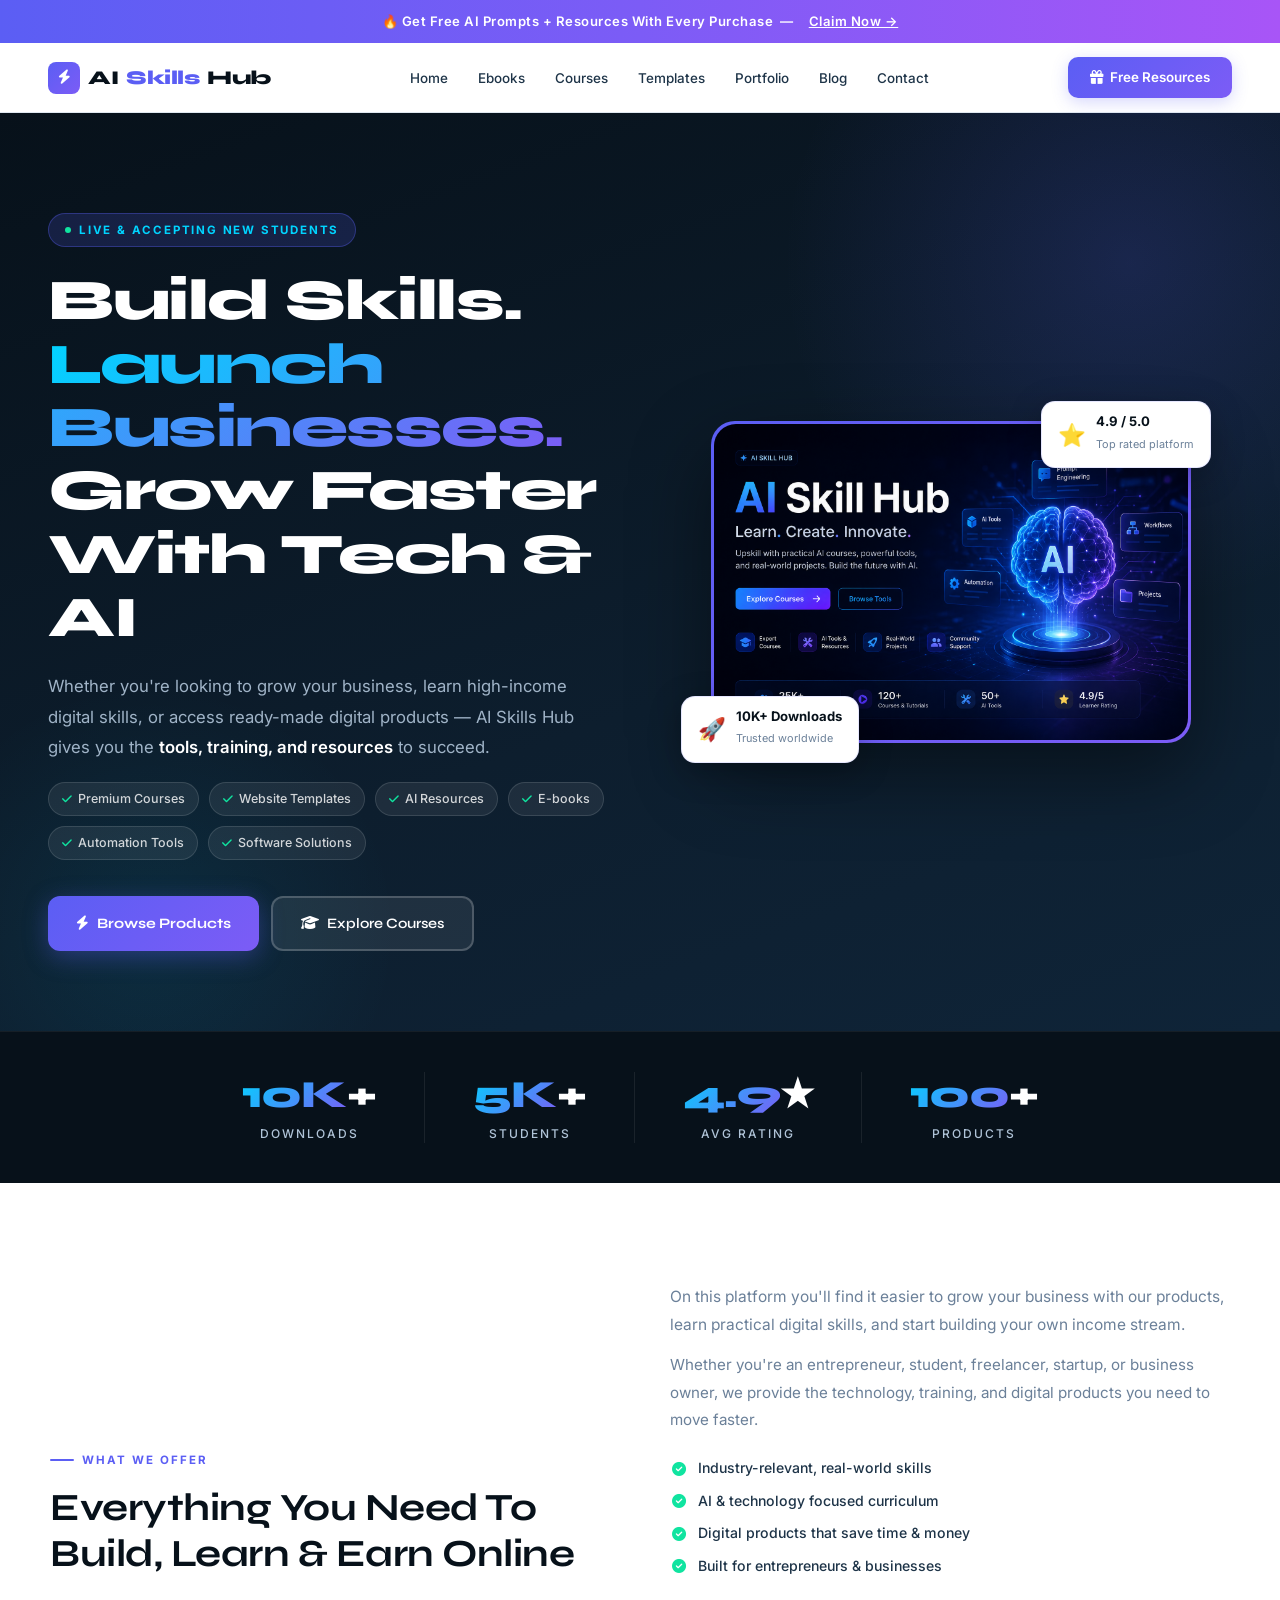
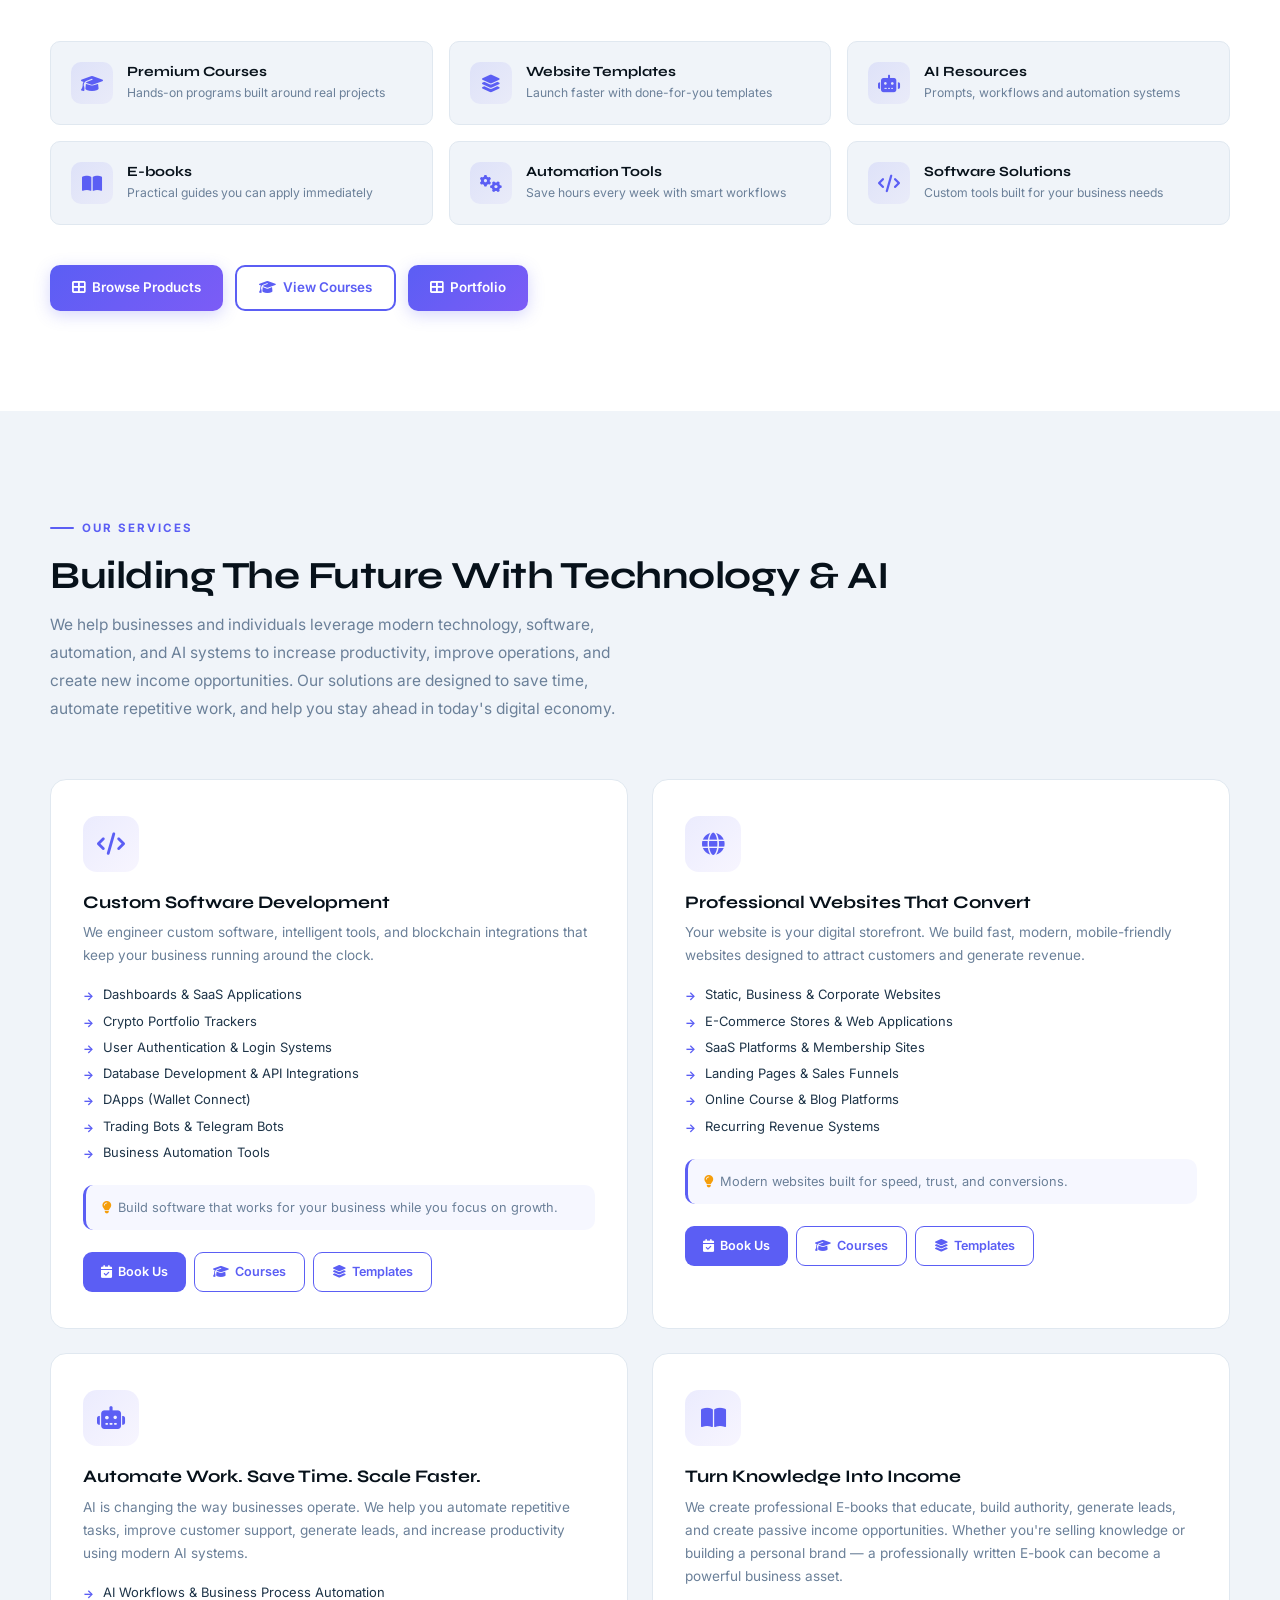
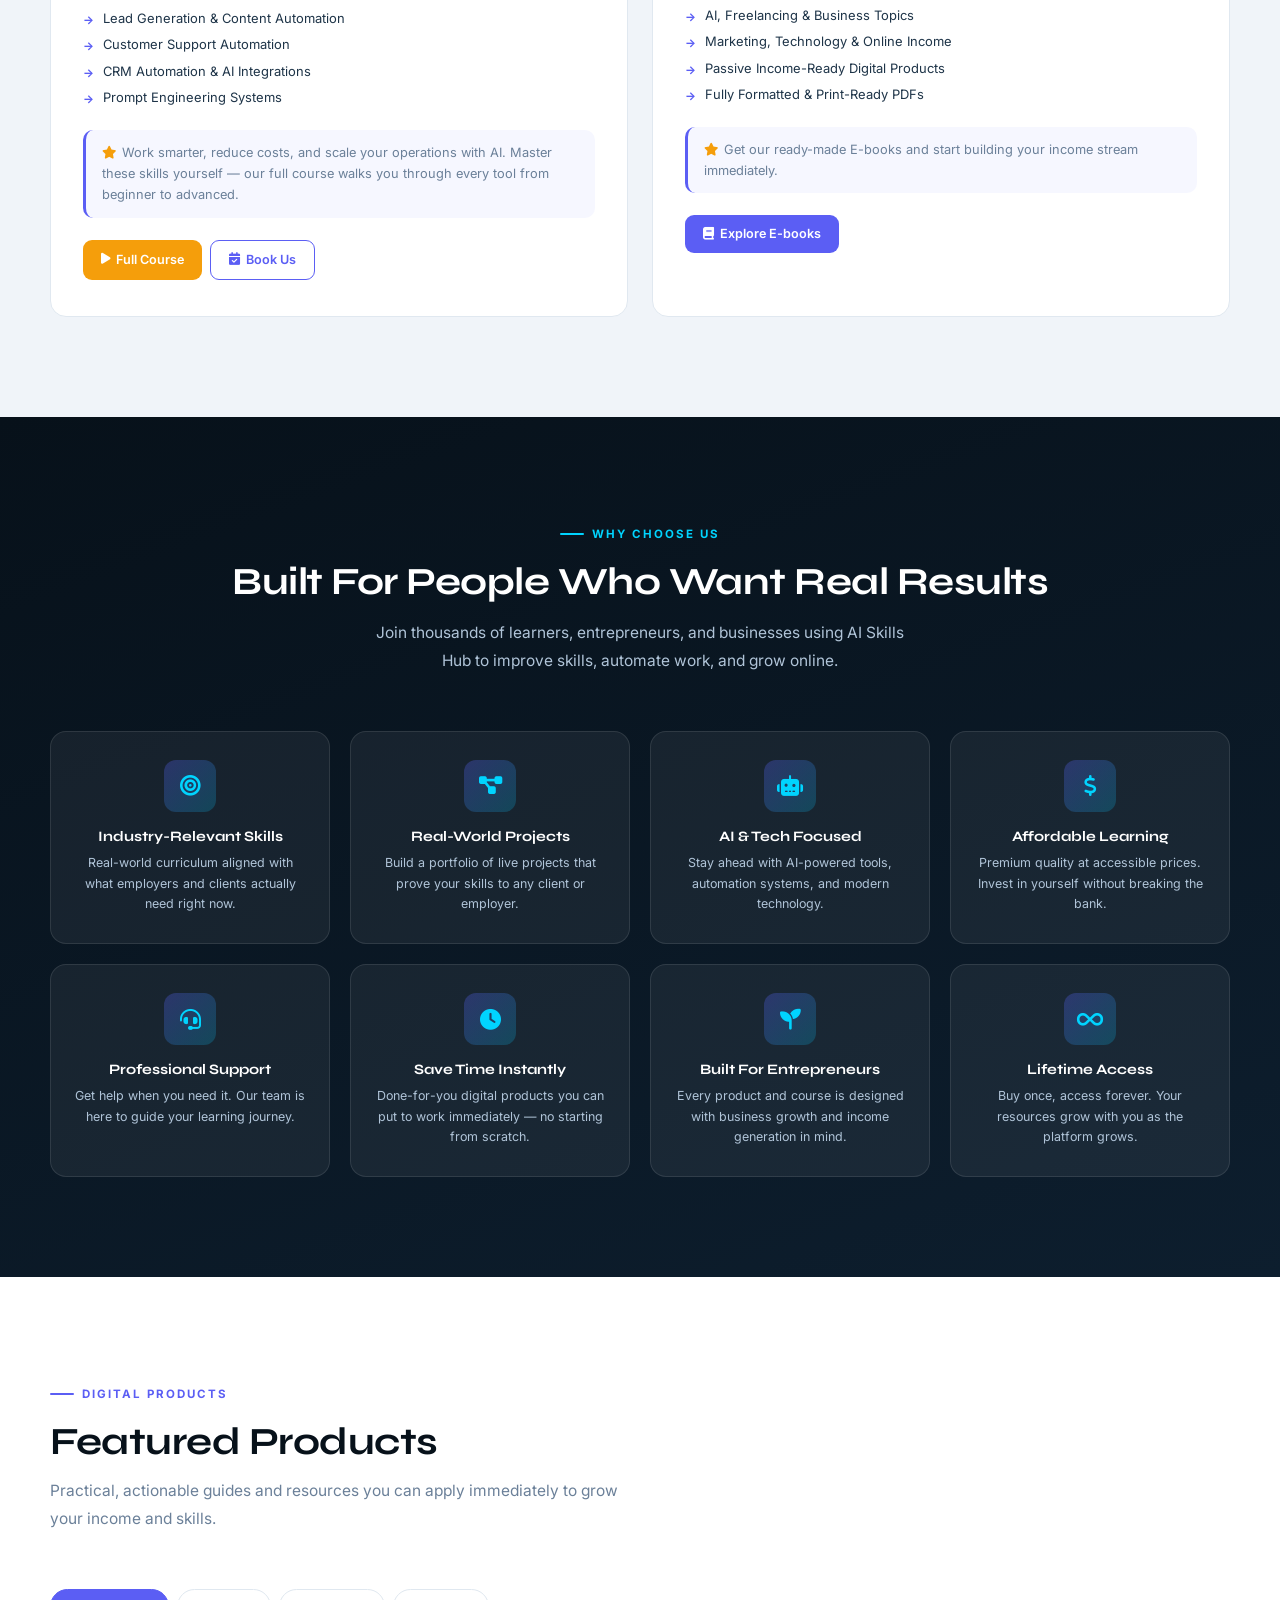
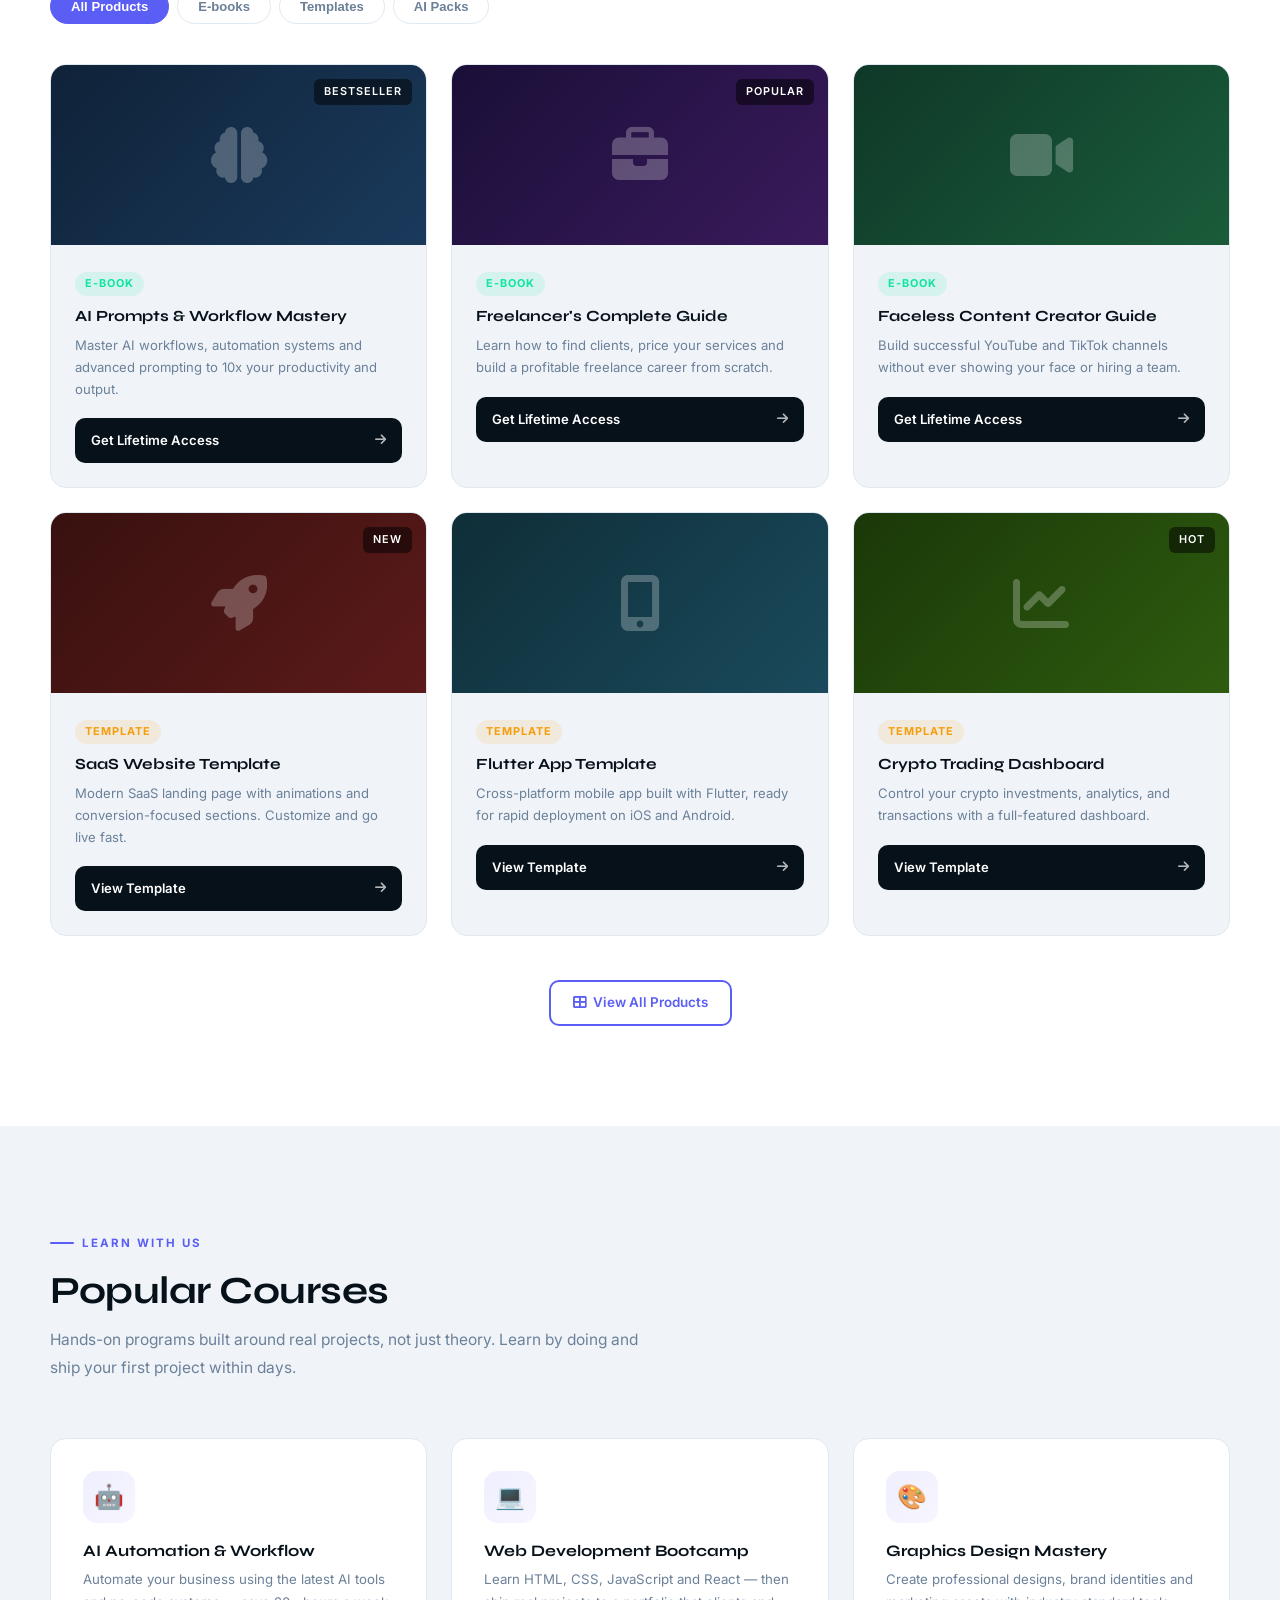
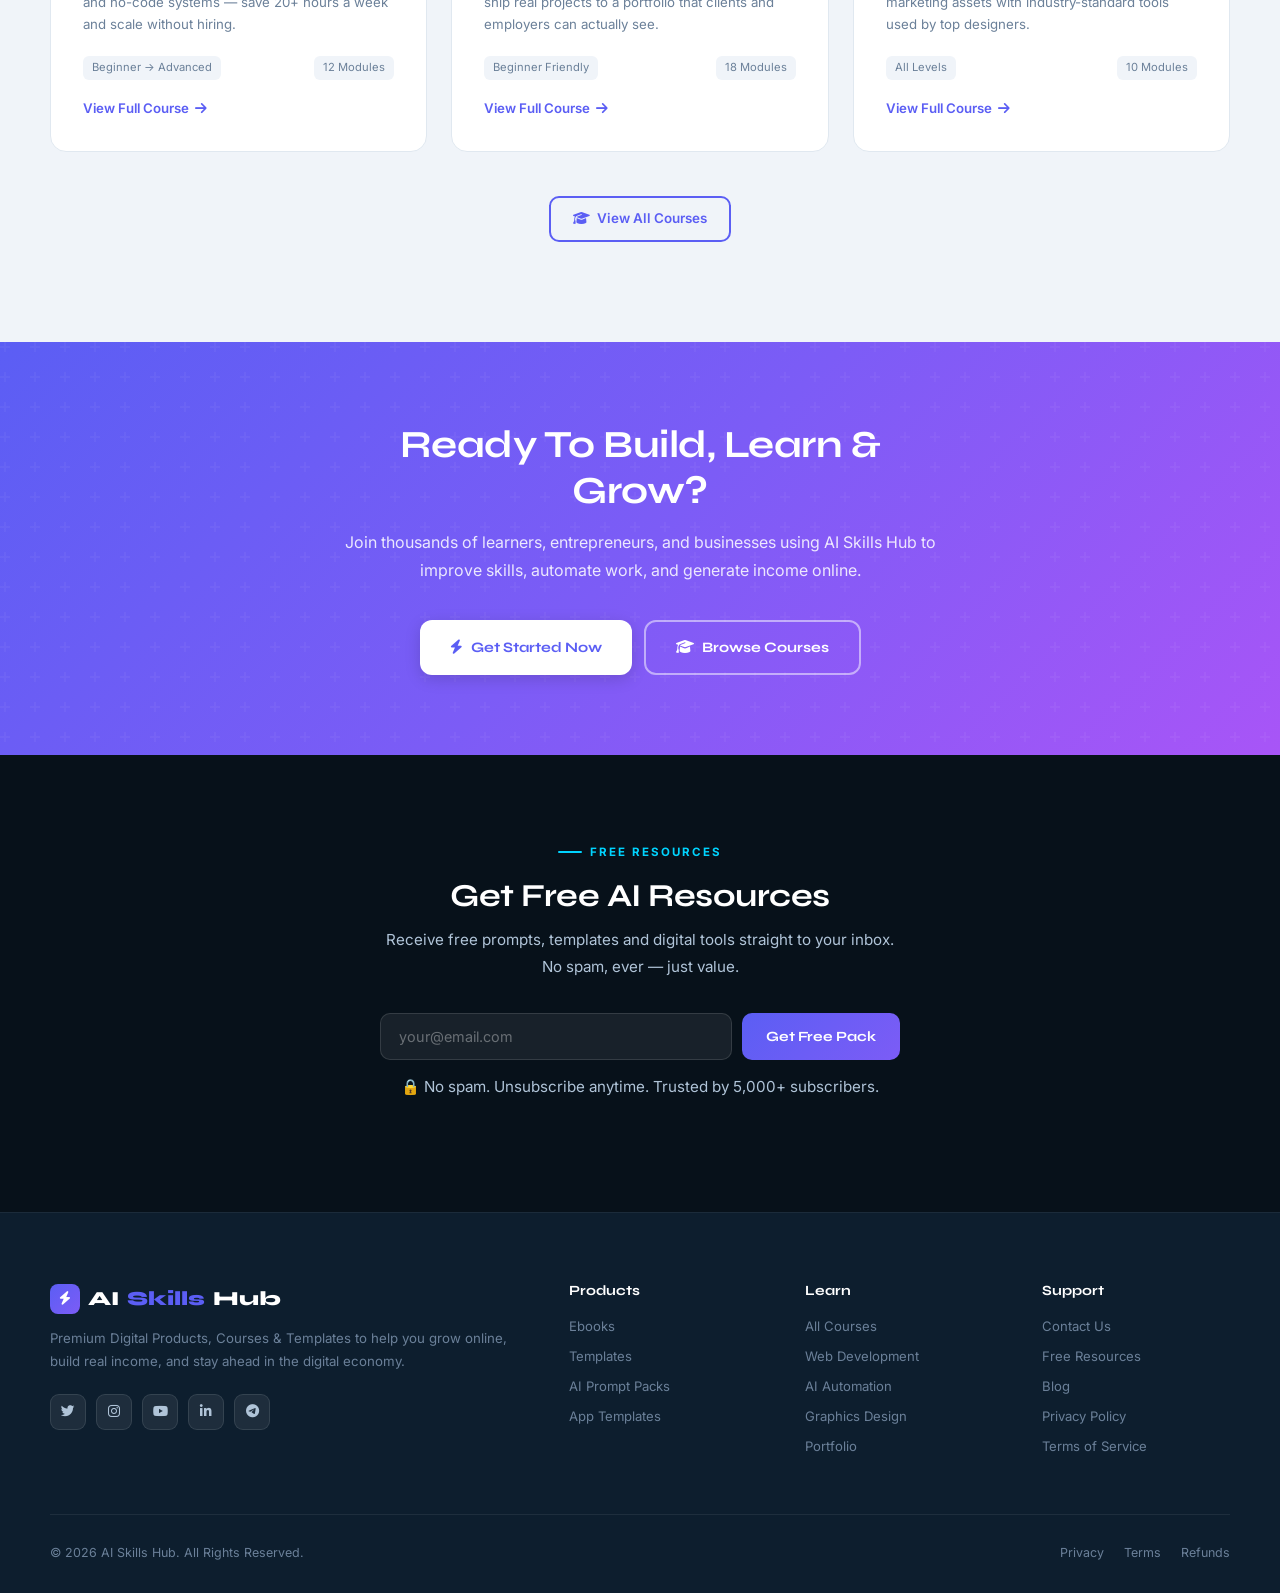
==== commit e2b4ec1f: "Update print statement from 'Hello' to 'Goodbye'" ====
--- a/digital/index.html
+++ b/digital/index.html
@@ -759,6 +759,7 @@
     <div class="offer-cta">
       <a href="ebooks.html" class="btn-primary"><i class="fas fa-th-large"></i>Browse Products</a>
       <a href="courses.html" class="btn-secondary"><i class="fas fa-graduation-cap"></i>View Courses</a>
+       <a href="portfolio.html" class="btn-primary"><i class="fas fa-th-large"></i>Portfolio</a> 
     </div>
   </div>
 </section>
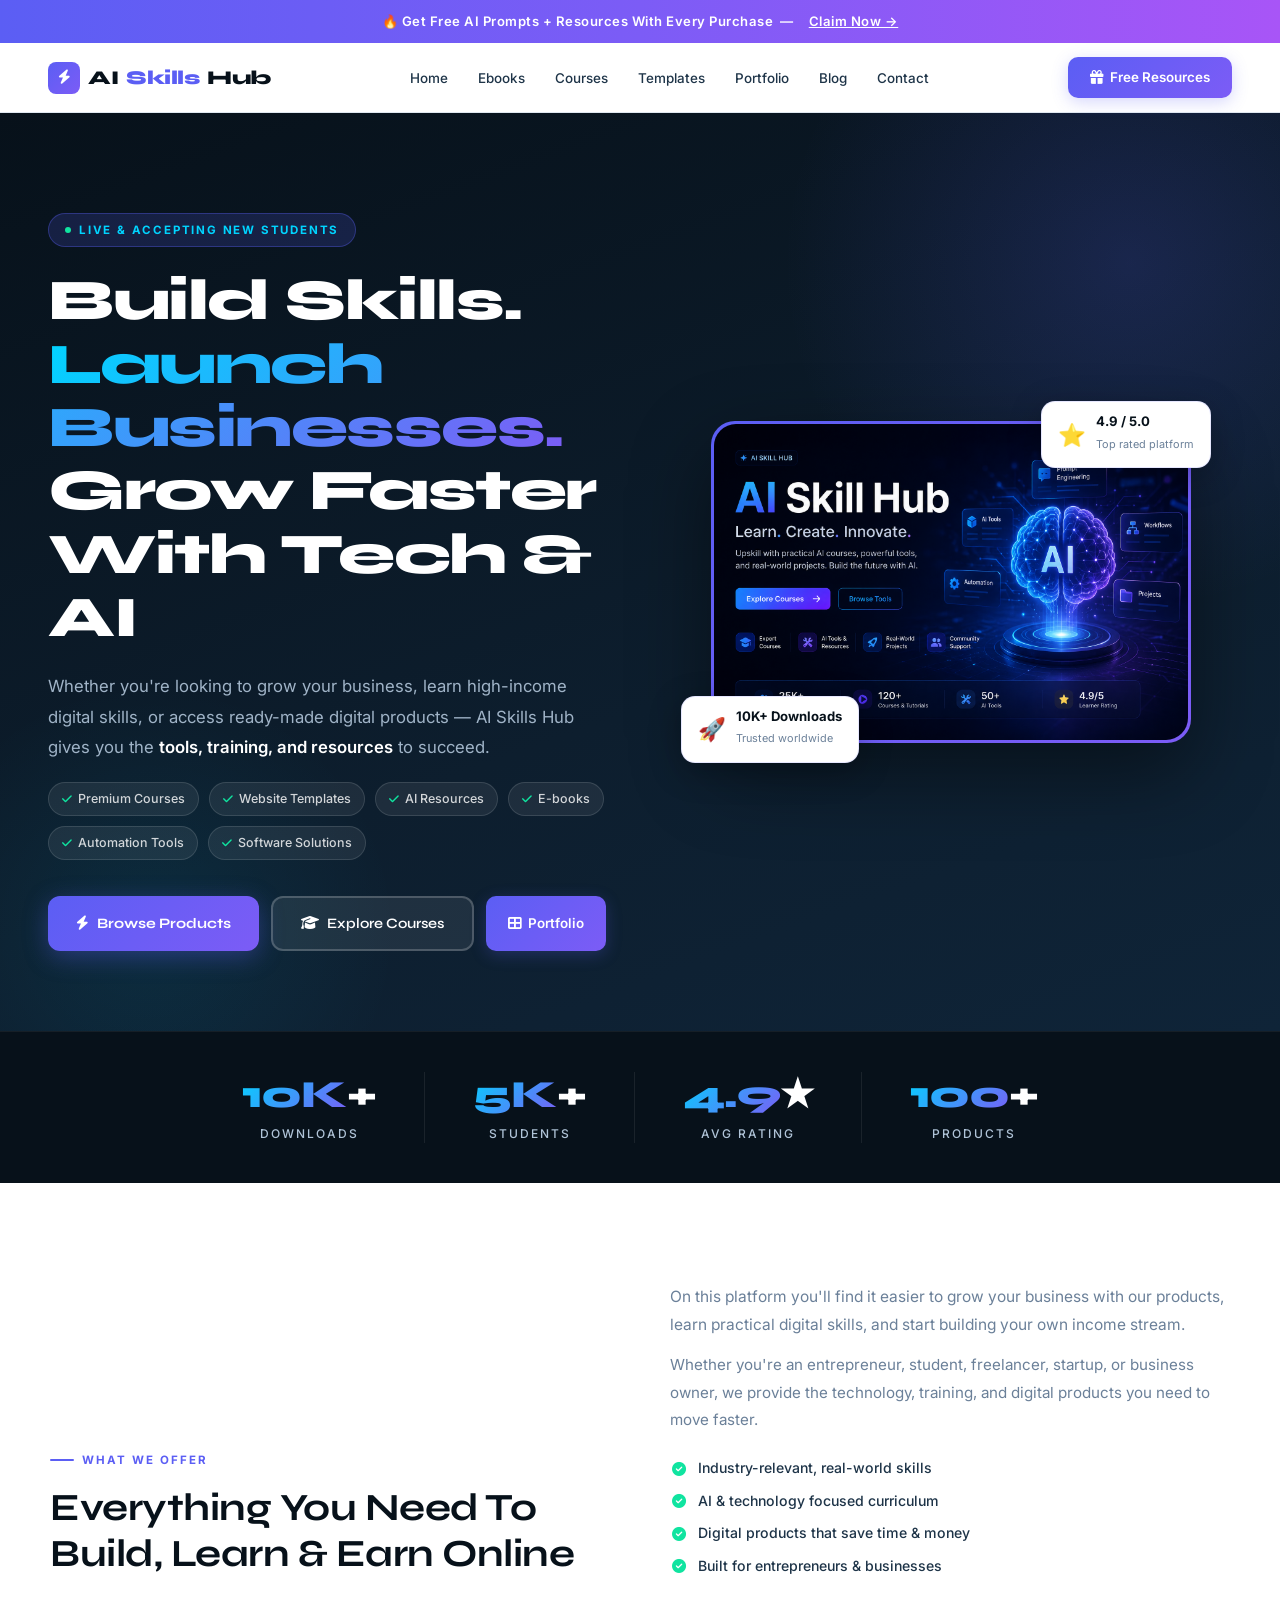
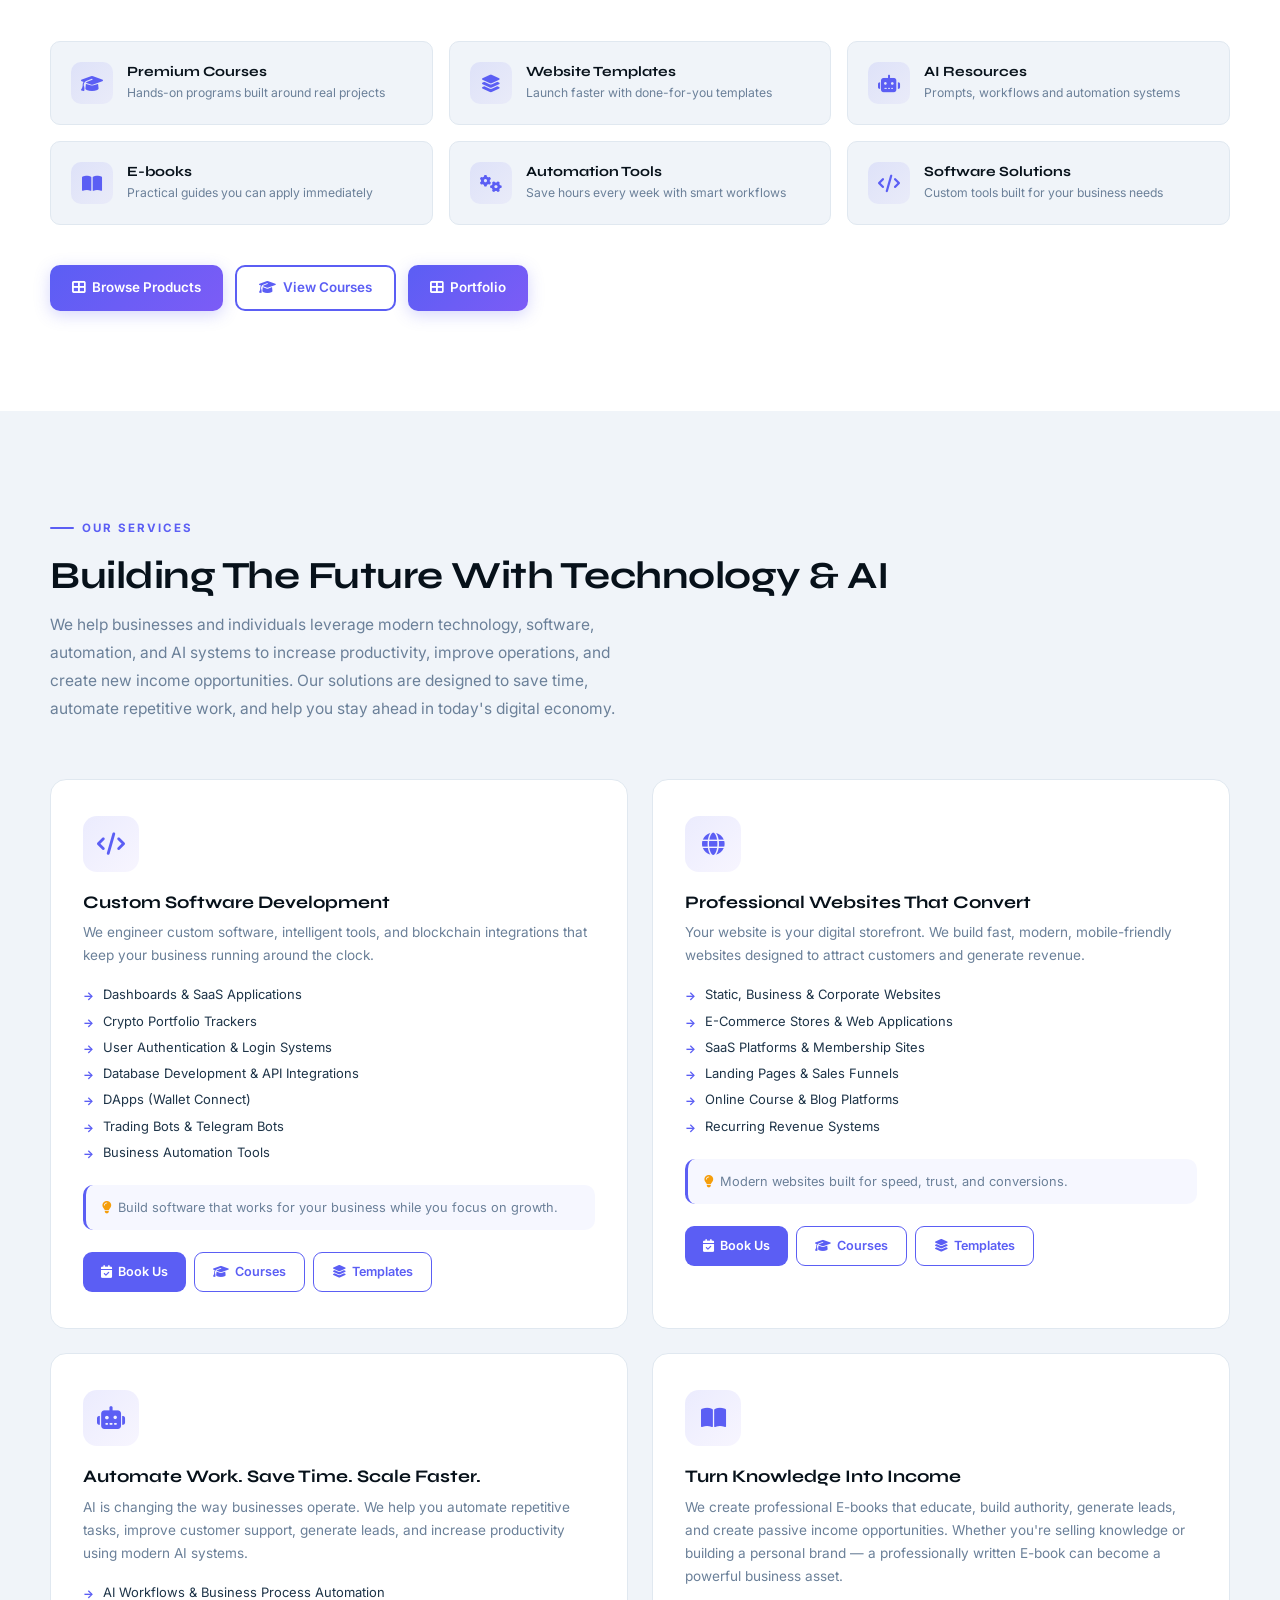
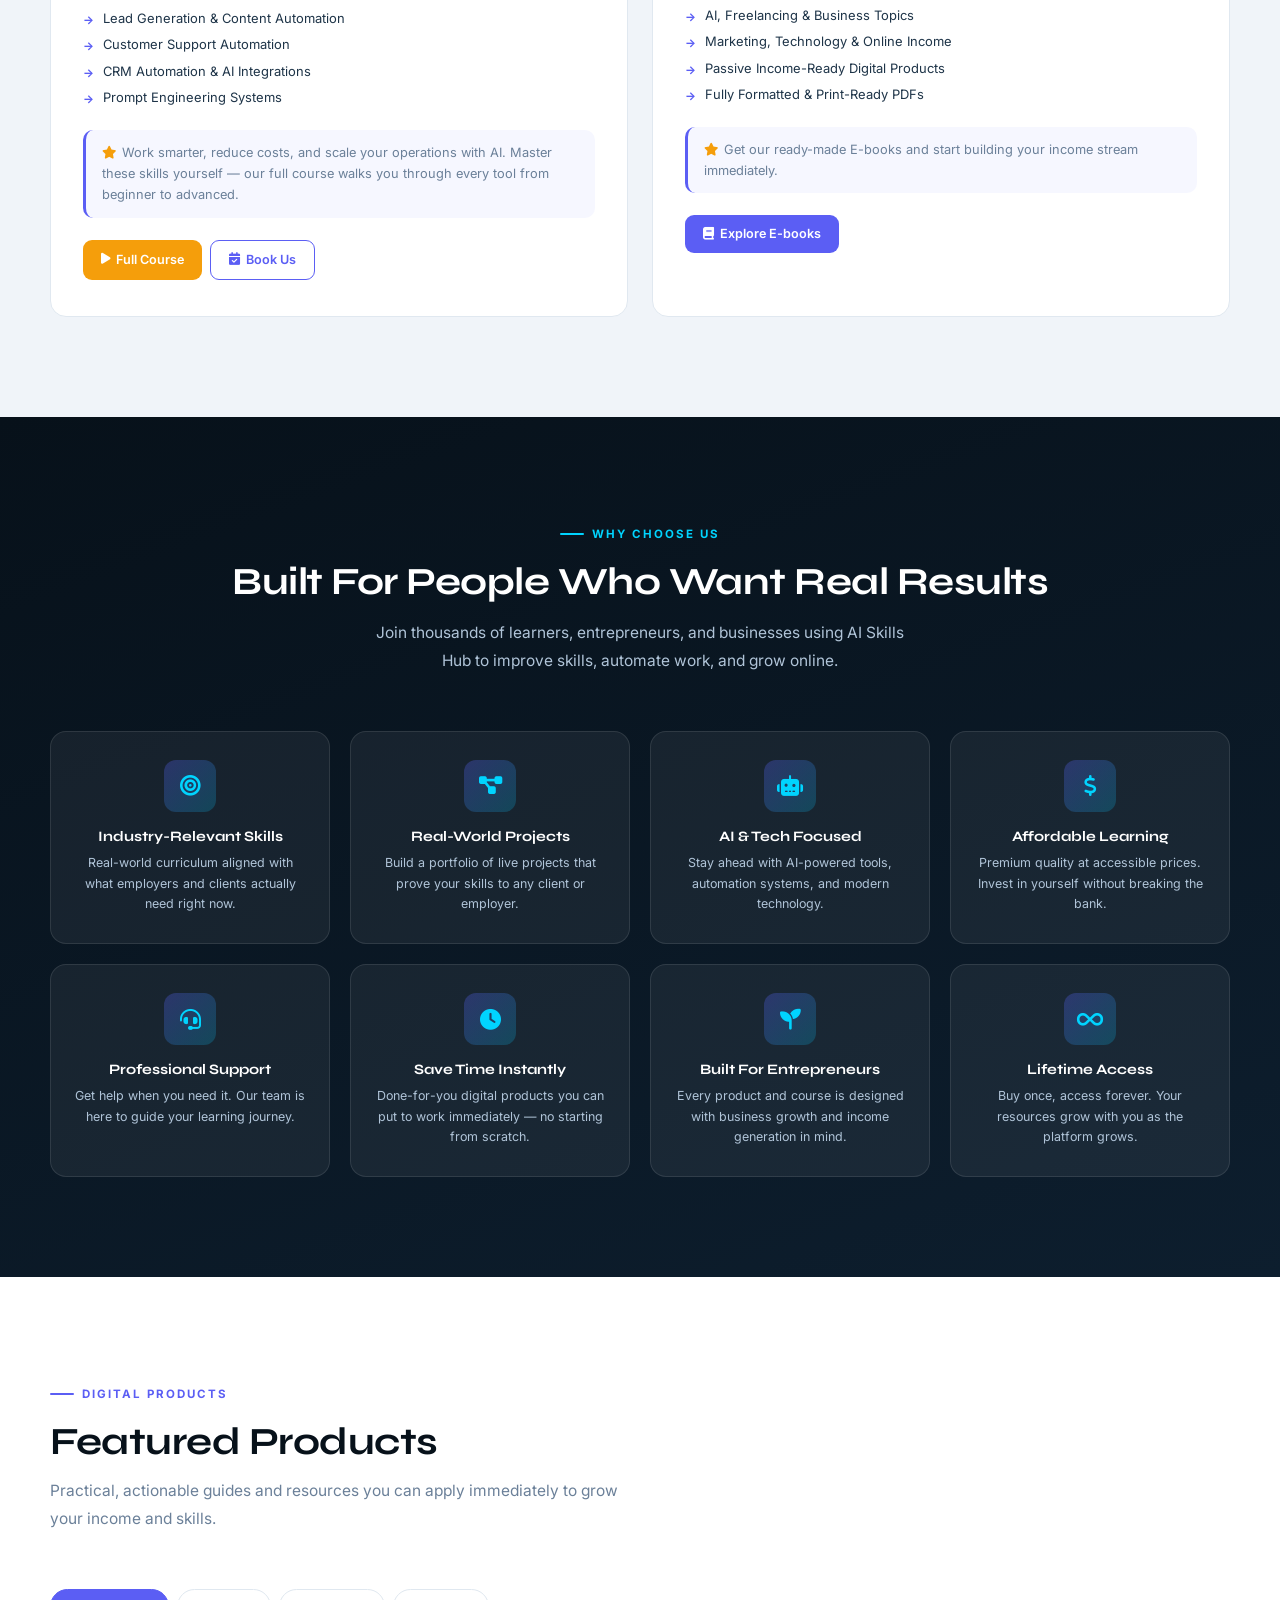
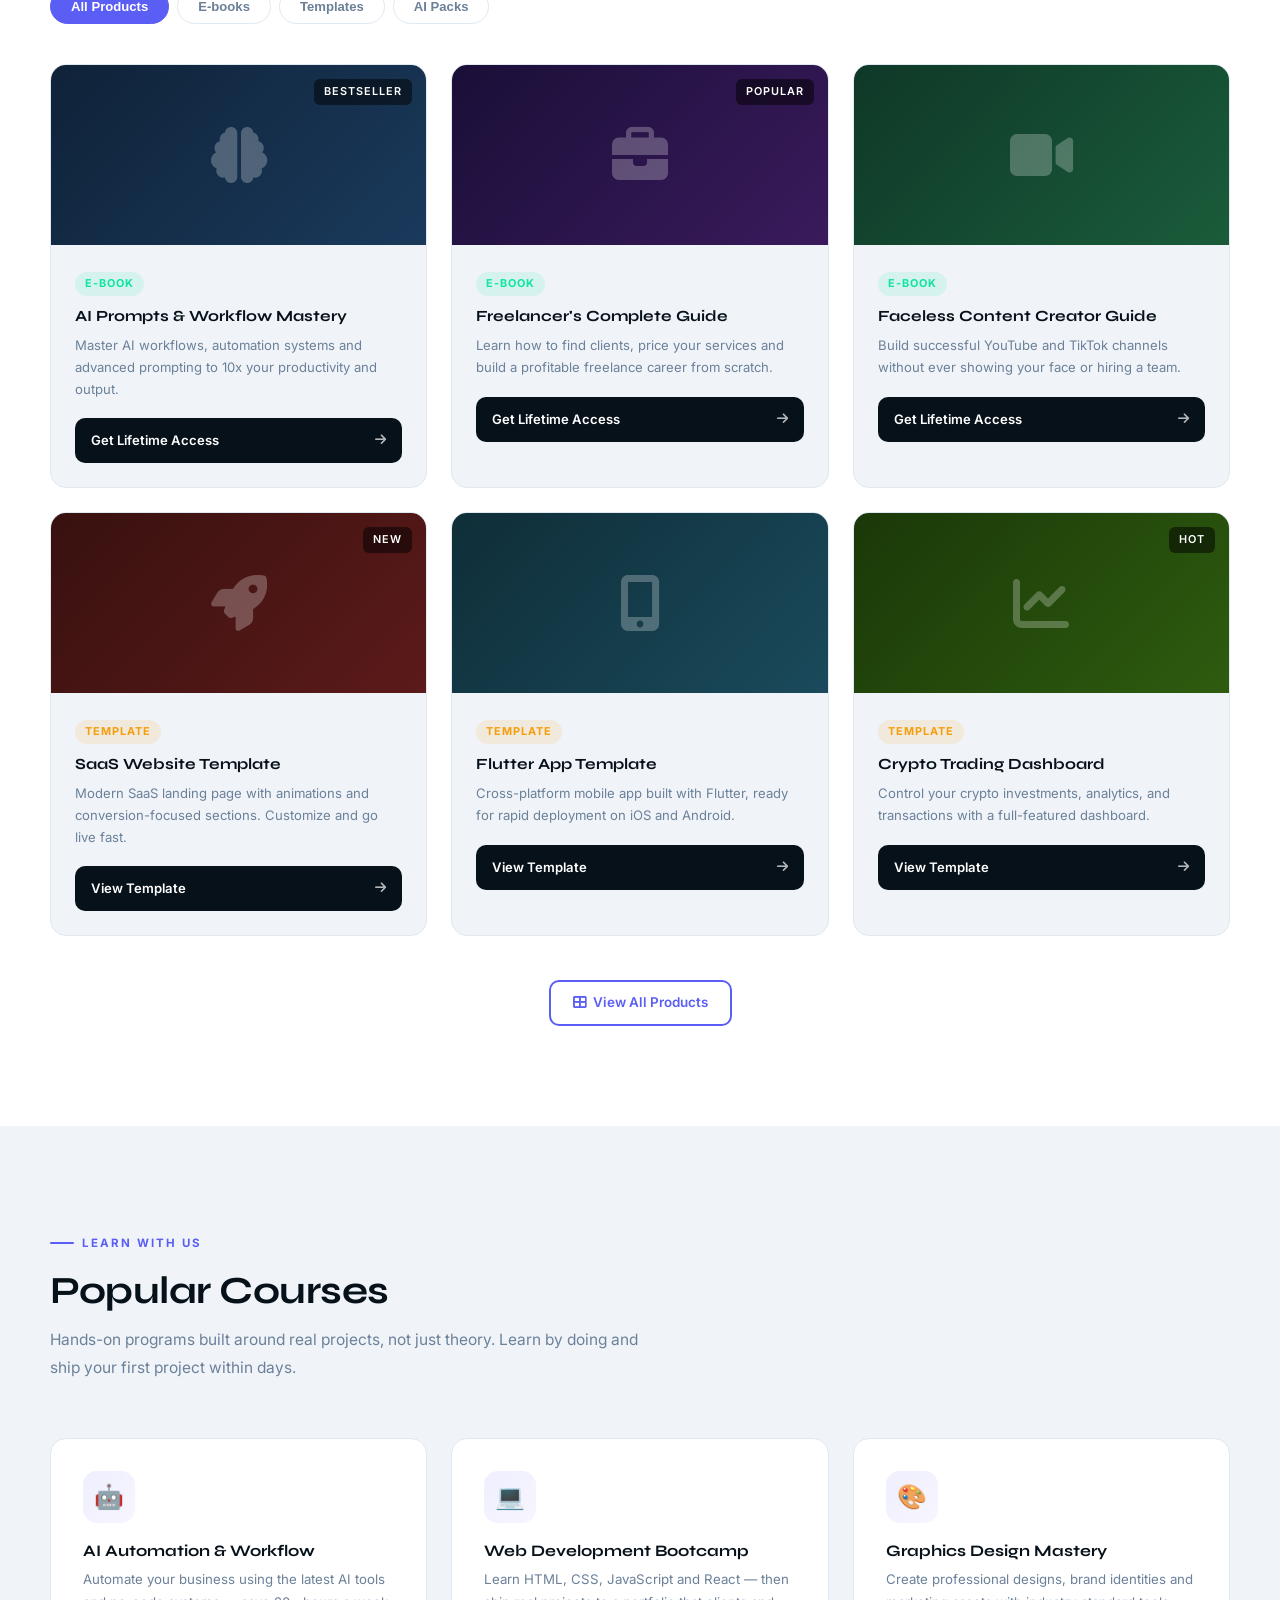
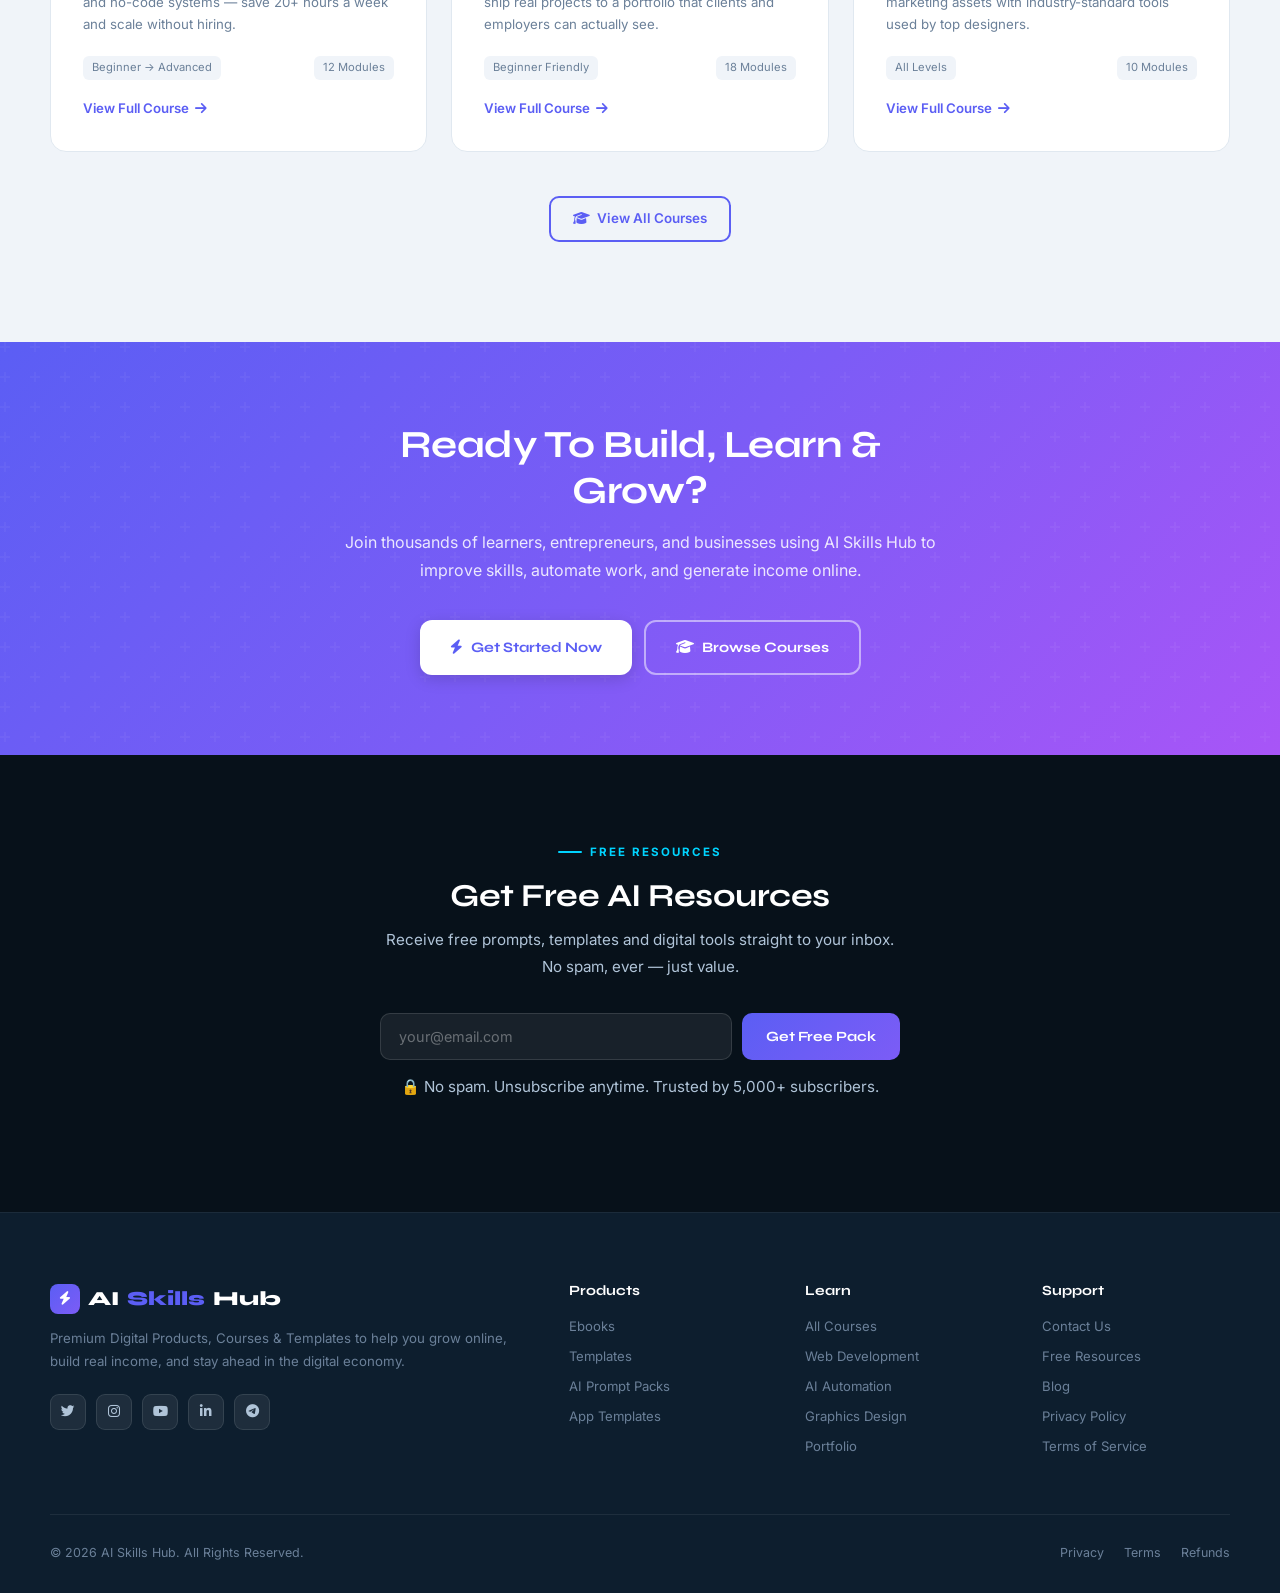
==== commit 77e7f984: "Update print statement from 'Hello' to 'Goodbye'" ====
--- a/digital/index.html
+++ b/digital/index.html
@@ -683,6 +683,7 @@
     <div class="hero-buttons">
       <a href="ebooks.html" class="btn-hero-primary"><i class="fas fa-bolt"></i>Browse Products</a>
       <a href="courses.html" class="btn-hero-secondary"><i class="fas fa-graduation-cap"></i>Explore Courses</a>
+       <a href="portfolio.html" class="btn-primary"><i class="fas fa-th-large"></i>Portfolio</a> 
     </div>
   </div>
 
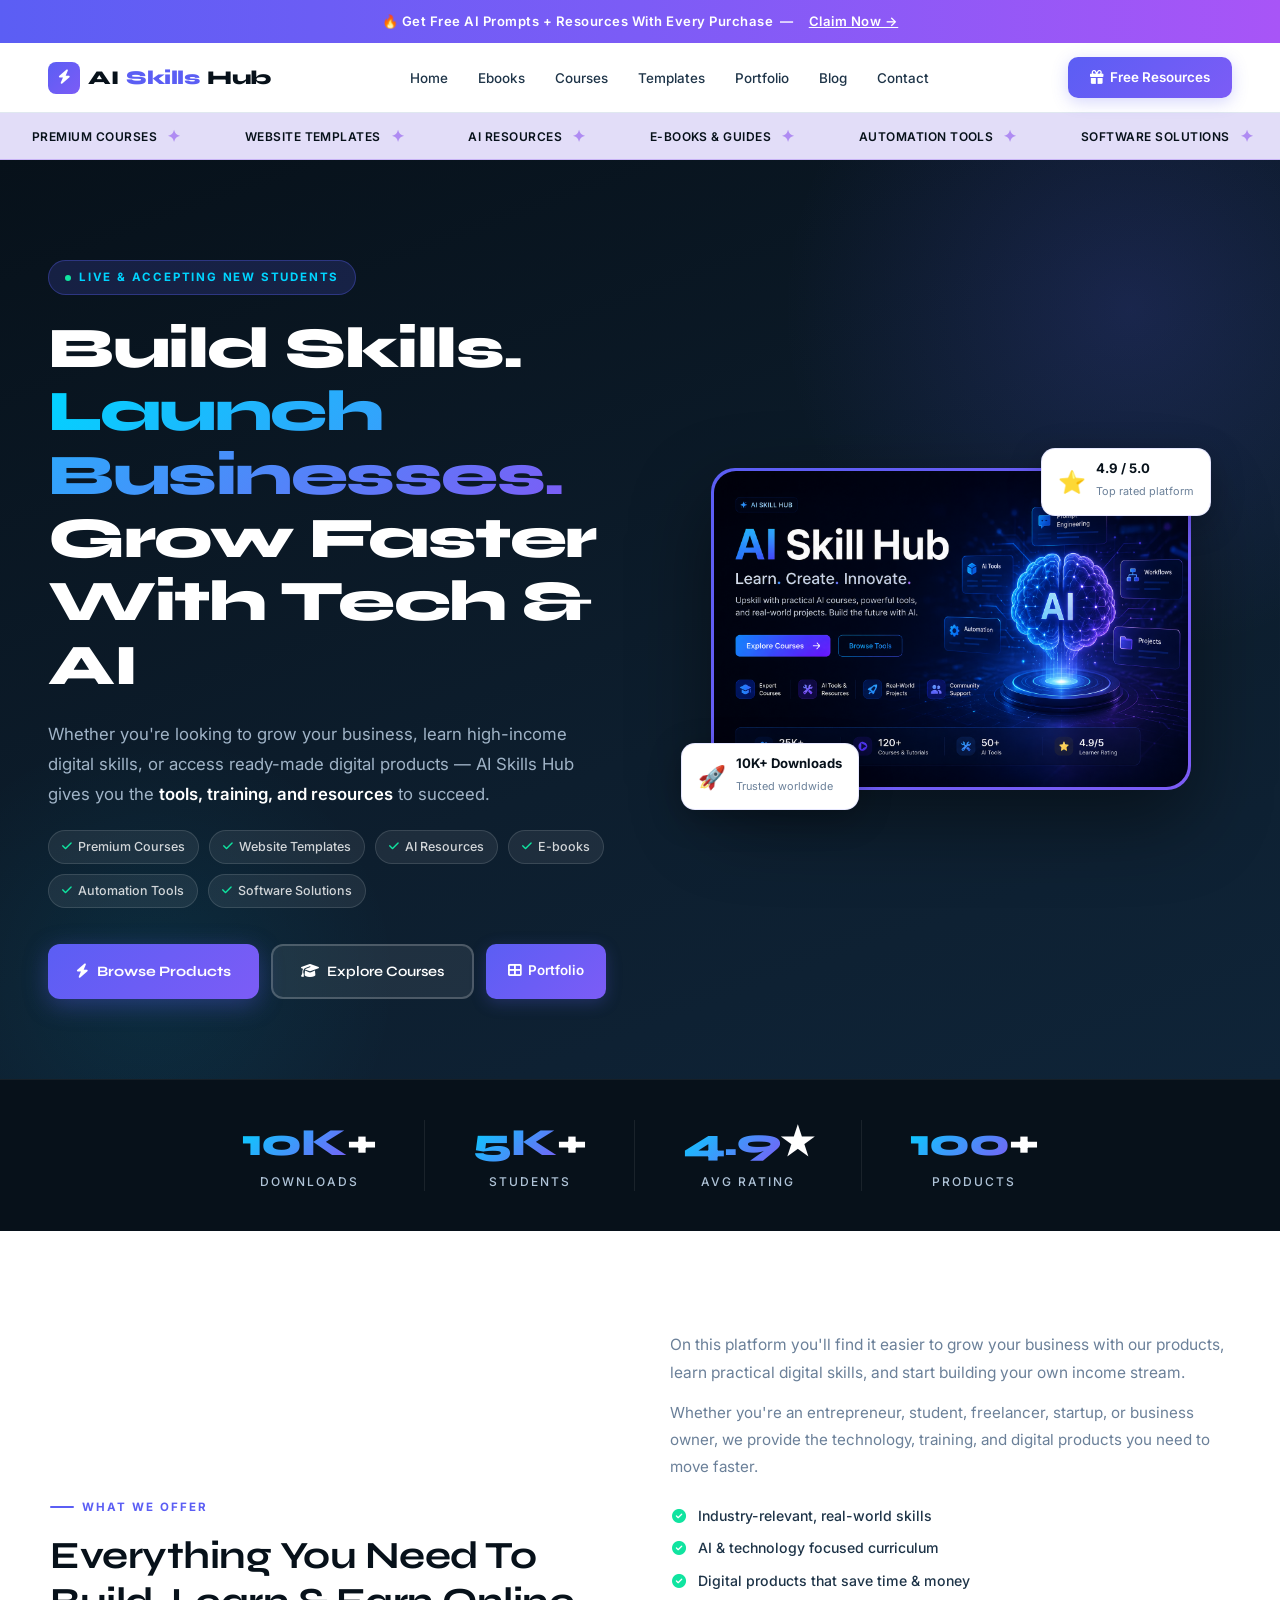
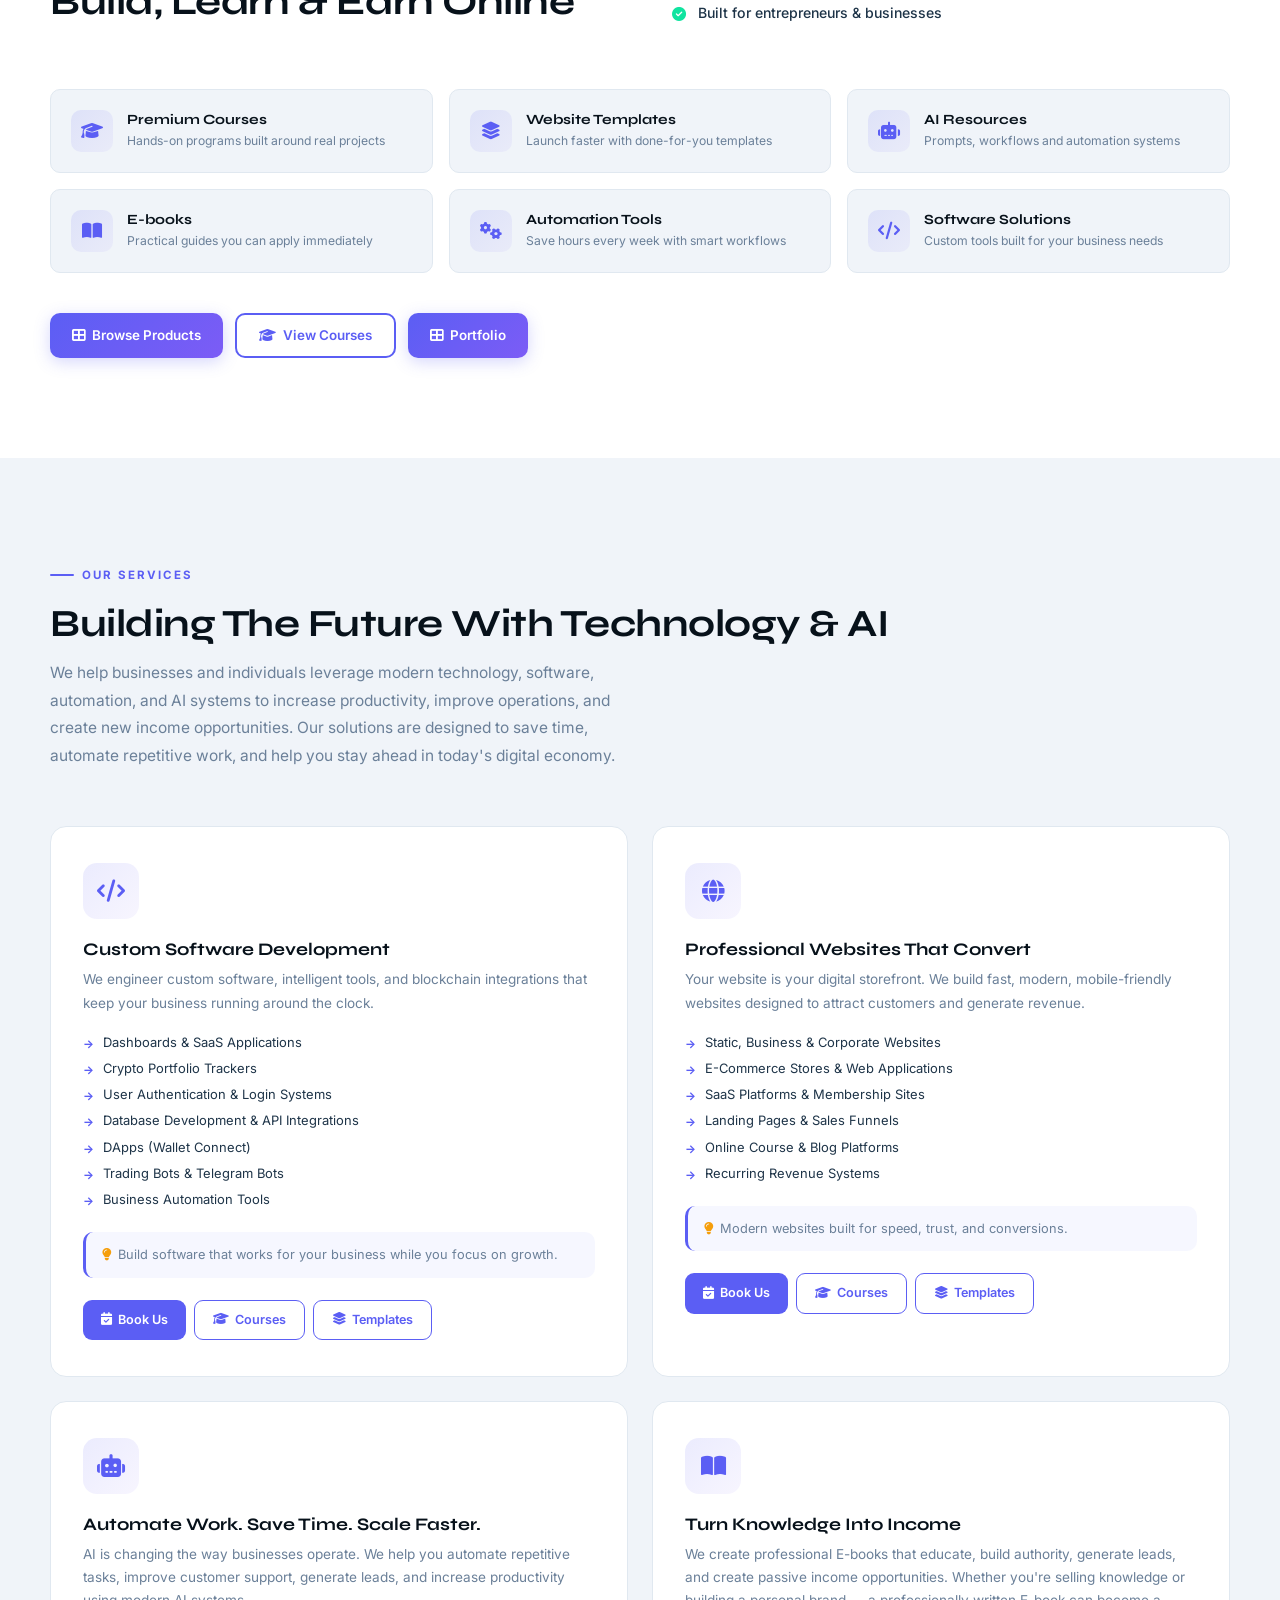
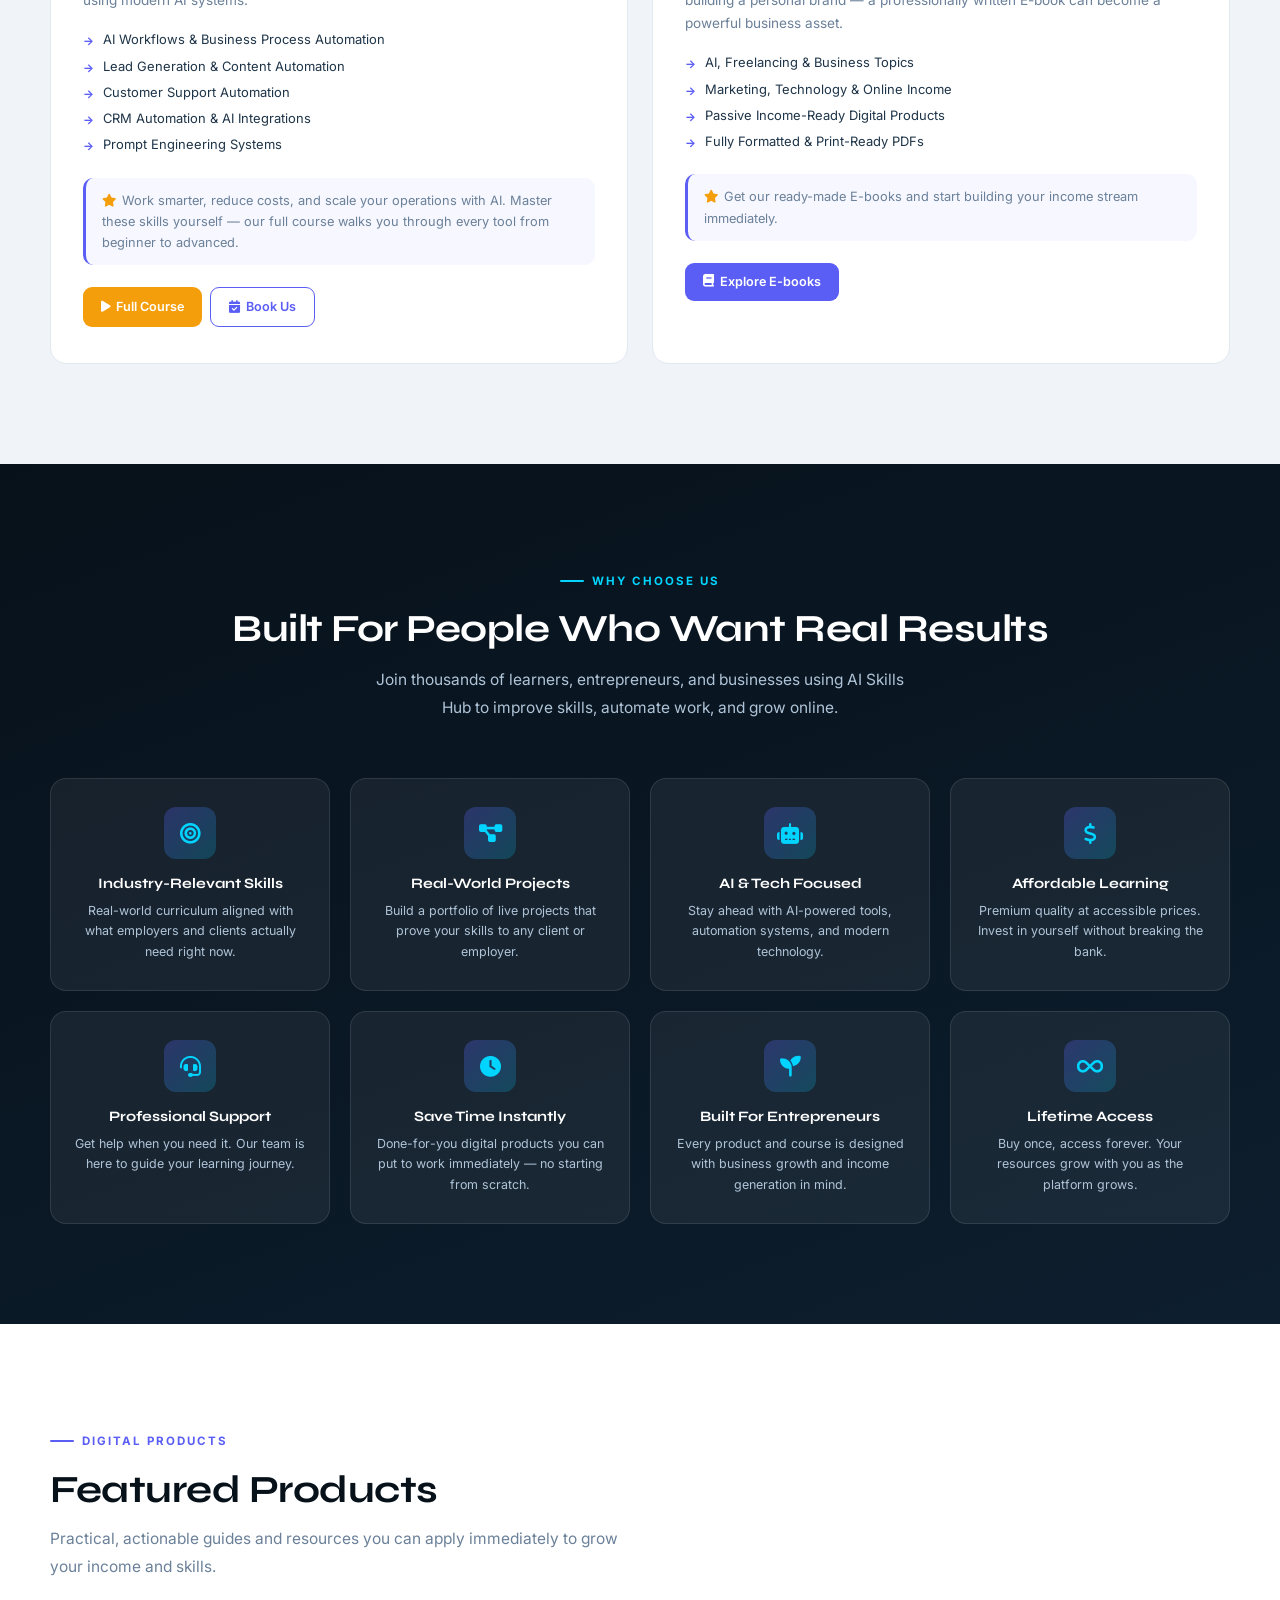
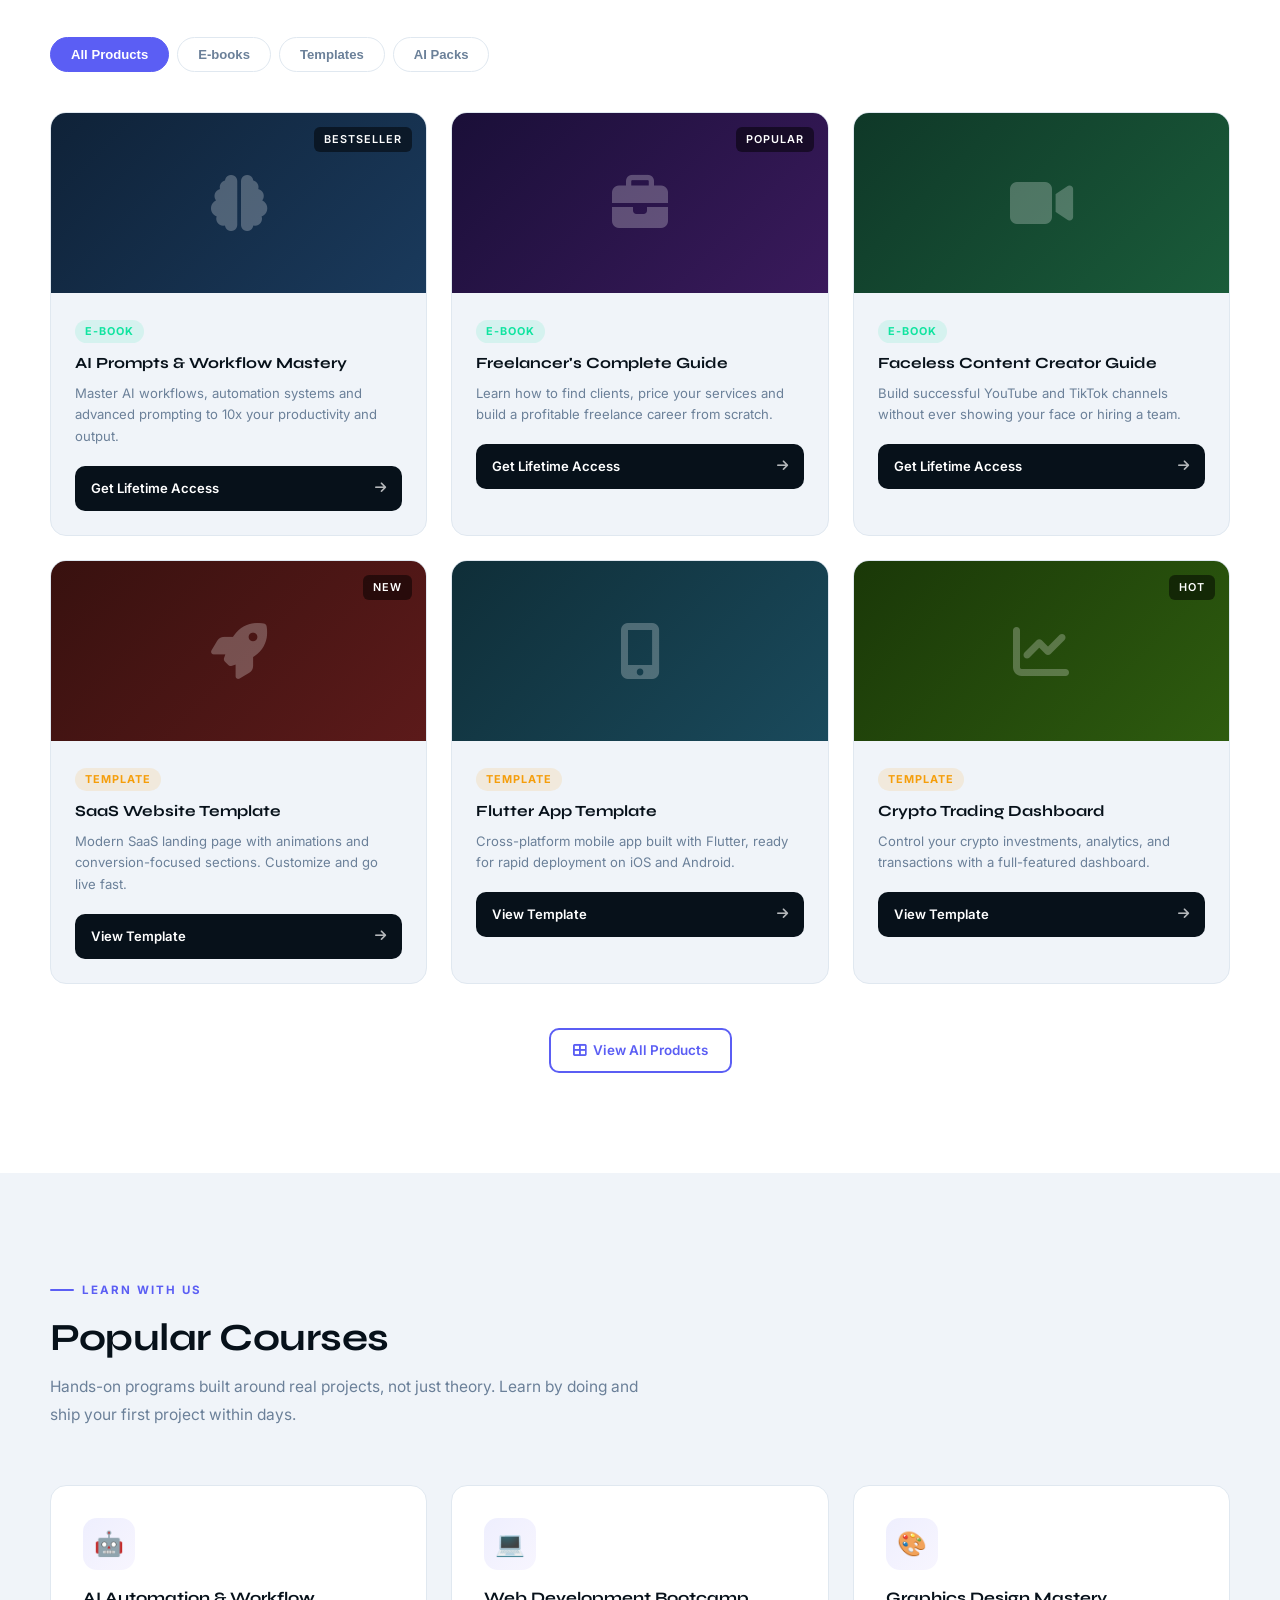
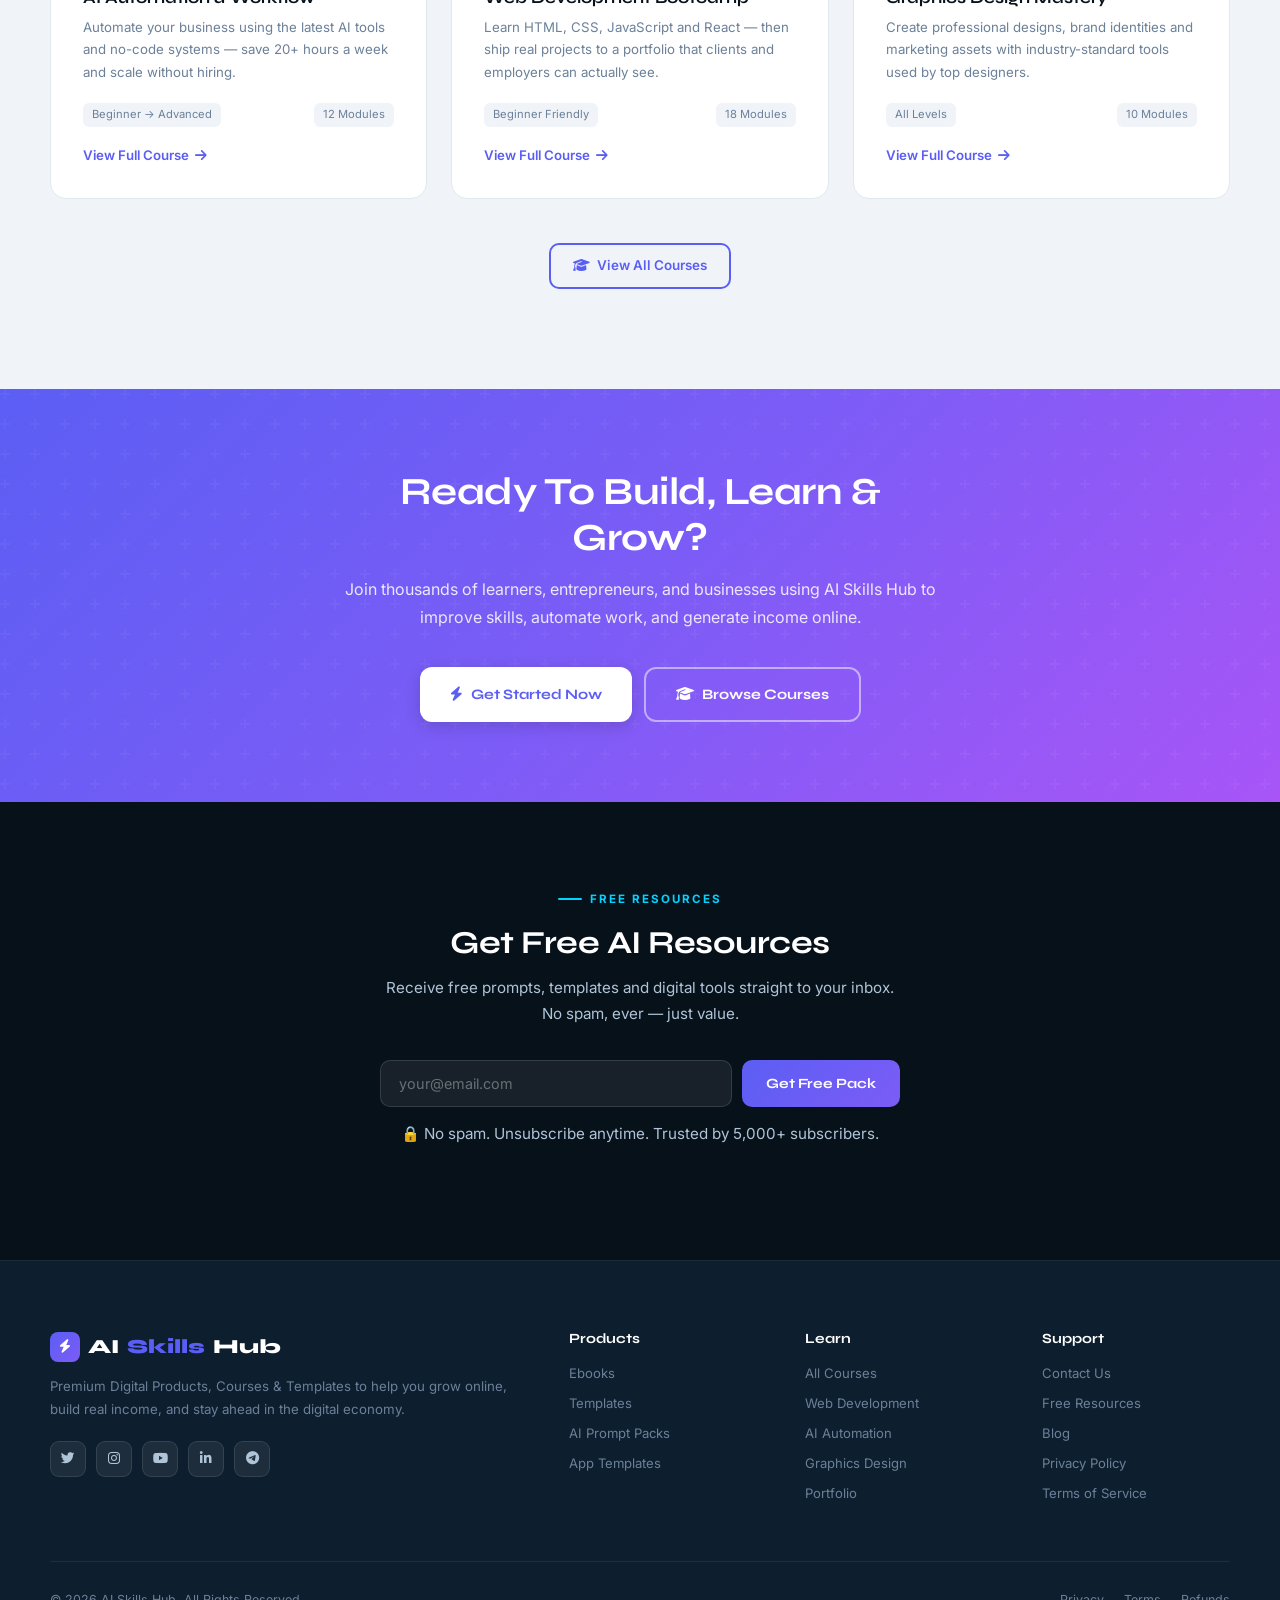
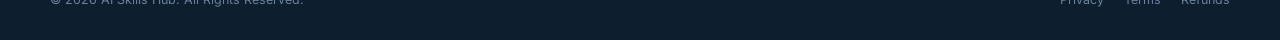
==== commit 629f2d03: "Update print statement from 'Hello' to 'Goodbye'" ====
--- a/digital/index.html
+++ b/digital/index.html
@@ -110,6 +110,48 @@
 .btn-amber:hover{background:#d97706;transform:translateY(-2px);}
 .menu-toggle{display:none;background:none;border:none;color:var(--ink);font-size:1.4rem;cursor:pointer;padding:4px;}
 
+
+/* ═══════════════════════════════════════════════════════════════
+   TICKER (sliding marquee)
+═══════════════════════════════════════════════════════════════ */
+.ticker-wrap {
+  background: rgba(124, 58, 237, 0.12);
+  border-bottom: 1px solid rgba(124, 58, 237, 0.25);
+  padding: 10px 0;
+  overflow: hidden;
+  white-space: nowrap;
+}
+
+.ticker-track {
+  display: inline-flex;
+  animation: ticker 30s linear infinite;
+}
+
+@keyframes ticker {
+  from { transform: translateX(0); }
+  to   { transform: translateX(-50%); }
+}
+
+.ticker-track:hover { animation-play-state: paused; }
+
+.ticker-item {
+  display: inline-flex;
+  align-items: center;
+  gap: 10px;
+  padding: 0 32px;
+  font-size: 0.75rem;
+  font-weight: 600;
+  color: var(--violet-lt);
+  letter-spacing: 0.04em;
+  text-transform: uppercase;
+  font-family: var(--f-mono);
+}
+
+.ticker-sep {
+  color: rgba(124, 58, 237, 0.5);
+  font-size: 1rem;
+}
+
 /* ─── HERO ─── */
 .hero{
   background:linear-gradient(160deg,var(--ink) 0%,var(--ink2) 60%,#0f2438 100%);
@@ -664,53 +706,98 @@
   </div>
 </nav>
 
-<!-- ═══ HERO ═══ -->
-<section class="hero">
-  <div class="hero-content">
-    <div class="hero-eyebrow"><span class="dot"></span>Live &amp; Accepting New Students</div>
-    <h1>Build Skills. <em>Launch Businesses.</em> Grow Faster With Tech &amp; AI</h1>
-    <p class="hero-sub">
-      Whether you're looking to grow your business, learn high-income digital skills, or access ready-made digital products — AI Skills Hub gives you the <strong>tools, training, and resources</strong> to succeed.
-    </p>
-    <div class="hero-feature-list">
-      <span class="chip"><i class="fas fa-check"></i> Premium Courses</span>
-      <span class="chip"><i class="fas fa-check"></i> Website Templates</span>
-      <span class="chip"><i class="fas fa-check"></i> AI Resources</span>
-      <span class="chip"><i class="fas fa-check"></i> E-books</span>
-      <span class="chip"><i class="fas fa-check"></i> Automation Tools</span>
-      <span class="chip"><i class="fas fa-check"></i> Software Solutions</span>
-    </div>
+<!DOCTYPE html>
+<html lang="en">
+<head>
+  <meta charset="UTF-8" />
+  <meta name="viewport" content="width=device-width, initial-scale=1.0" />
+  <title>AI Skills Hub</title>
+  <link rel="preconnect" href="https://fonts.googleapis.com" />
+  <link rel="preconnect" href="https://fonts.gstatic.com" crossorigin />
+  <link href="https://fonts.googleapis.com/css2?family=Syne:wght@700;800&family=Inter:wght@400;500;600;700&display=swap" rel="stylesheet" />
+  <link rel="stylesheet" href="aiskillshub-hero.css" />
+</head>
+<body>
+
+  <!-- ═══ TICKER ═══ -->
+  <div class="ticker-wrap">
+    <div class="ticker-track">
+      <span class="ticker-item">Premium Courses <span class="ticker-sep">✦</span></span>
+      <span class="ticker-item">Website Templates <span class="ticker-sep">✦</span></span>
+      <span class="ticker-item">AI Resources <span class="ticker-sep">✦</span></span>
+      <span class="ticker-item">E-books &amp; Guides <span class="ticker-sep">✦</span></span>
+      <span class="ticker-item">Automation Tools <span class="ticker-sep">✦</span></span>
+      <span class="ticker-item">Software Solutions <span class="ticker-sep">✦</span></span>
+      <span class="ticker-item">10K+ Downloads <span class="ticker-sep">✦</span></span>
+      <span class="ticker-item">4.9 Star Rated <span class="ticker-sep">✦</span></span>
+      <!-- duplicate set for seamless loop -->
+      <span class="ticker-item">Premium Courses <span class="ticker-sep">✦</span></span>
+      <span class="ticker-item">Website Templates <span class="ticker-sep">✦</span></span>
+      <span class="ticker-item">AI Resources <span class="ticker-sep">✦</span></span>
+      <span class="ticker-item">E-books &amp; Guides <span class="ticker-sep">✦</span></span>
+      <span class="ticker-item">Automation Tools <span class="ticker-sep">✦</span></span>
+      <span class="ticker-item">Software Solutions <span class="ticker-sep">✦</span></span>
+      <span class="ticker-item">10K+ Downloads <span class="ticker-sep">✦</span></span>
+      <span class="ticker-item">4.9 Star Rated <span class="ticker-sep">✦</span></span>
+    </div>
+  </div>
+
+  <!-- ═══ HERO ═══ -->
+  <section class="hero">
+    <div class="hero-content">
+      <div class="hero-eyebrow">
+        <span class="dot"></span>Live &amp; Accepting New Students
+      </div>
+
+      <h1>Build Skills. <em>Launch Businesses.</em> Grow Faster With Tech &amp; AI</h1>
+
+      <p class="hero-sub">
+        Whether you're looking to grow your business, learn high-income digital skills,
+        or access ready-made digital products — AI Skills Hub gives you the
+        <strong>tools, training, and resources</strong> to succeed.
+      </p>
+
+      <div class="hero-feature-list">
+        <span class="chip"><i class="fas fa-check"></i> Premium Courses</span>
+        <span class="chip"><i class="fas fa-check"></i> Website Templates</span>
+        <span class="chip"><i class="fas fa-check"></i> AI Resources</span>
+        <span class="chip"><i class="fas fa-check"></i> E-books</span>
+        <span class="chip"><i class="fas fa-check"></i> Automation Tools</span>
+        <span class="chip"><i class="fas fa-check"></i> Software Solutions</span>
+      </div>
+
     <div class="hero-buttons">
       <a href="ebooks.html" class="btn-hero-primary"><i class="fas fa-bolt"></i>Browse Products</a>
       <a href="courses.html" class="btn-hero-secondary"><i class="fas fa-graduation-cap"></i>Explore Courses</a>
        <a href="portfolio.html" class="btn-primary"><i class="fas fa-th-large"></i>Portfolio</a> 
     </div>
   </div>
-
-  <div class="hero-visual">
-    <div class="hero-card-wrap">
-      <div class="hero-img-wrap">
-        <img src="images/hero.png" alt="AI Skills Hub Hero">
-      </div>
-      <div class="float-badge b1">
-        <span class="b-icon">🚀</span>
-        <div><strong>10K+ Downloads</strong><span>Trusted worldwide</span></div>
-      </div>
-      <div class="float-badge b2">
-        <span class="b-icon">⭐</span>
-        <div><strong>4.9 / 5.0</strong><span>Top rated platform</span></div>
-      </div>
-    </div>
+    <div class="hero-visual">
+      <div class="hero-card-wrap">
+        <div class="hero-img-wrap">
+          <!-- Replace with your actual image -->
+          <img src="images/hero.png" alt="AI Skills Hub Hero" />
+        </div>
+        <div class="float-badge b1">
+          <span class="b-icon">🚀</span>
+          <div><strong>10K+ Downloads</strong><span>Trusted worldwide</span></div>
+        </div>
+        <div class="float-badge b2">
+          <span class="b-icon">⭐</span>
+          <div><strong>4.9 / 5.0</strong><span>Top rated platform</span></div>
+        </div>
+      </div>
+    </div>
+  </section>
+
+  <!-- ═══ STATS BAR ═══ -->
+  <div class="stats-bar">
+    <div class="stat-item"><h2><span>10K</span>+</h2><p>Downloads</p></div>
+    <div class="stat-item"><h2><span>5K</span>+</h2><p>Students</p></div>
+    <div class="stat-item"><h2><span>4.9</span>★</h2><p>Avg Rating</p></div>
+    <div class="stat-item"><h2><span>100</span>+</h2><p>Products</p></div>
   </div>
-</section>
-
-<!-- ═══ STATS BAR ═══ -->
-<div class="stats-bar">
-  <div class="stat-item"><h2><span>10K</span>+</h2><p>Downloads</p></div>
-  <div class="stat-item"><h2><span>5K</span>+</h2><p>Students</p></div>
-  <div class="stat-item"><h2><span>4.9</span>★</h2><p>Avg Rating</p></div>
-  <div class="stat-item"><h2><span>100</span>+</h2><p>Products</p></div>
-</div>
+
 
 <!-- ═══ WHAT WE OFFER ═══ -->
 <section class="offer-section">
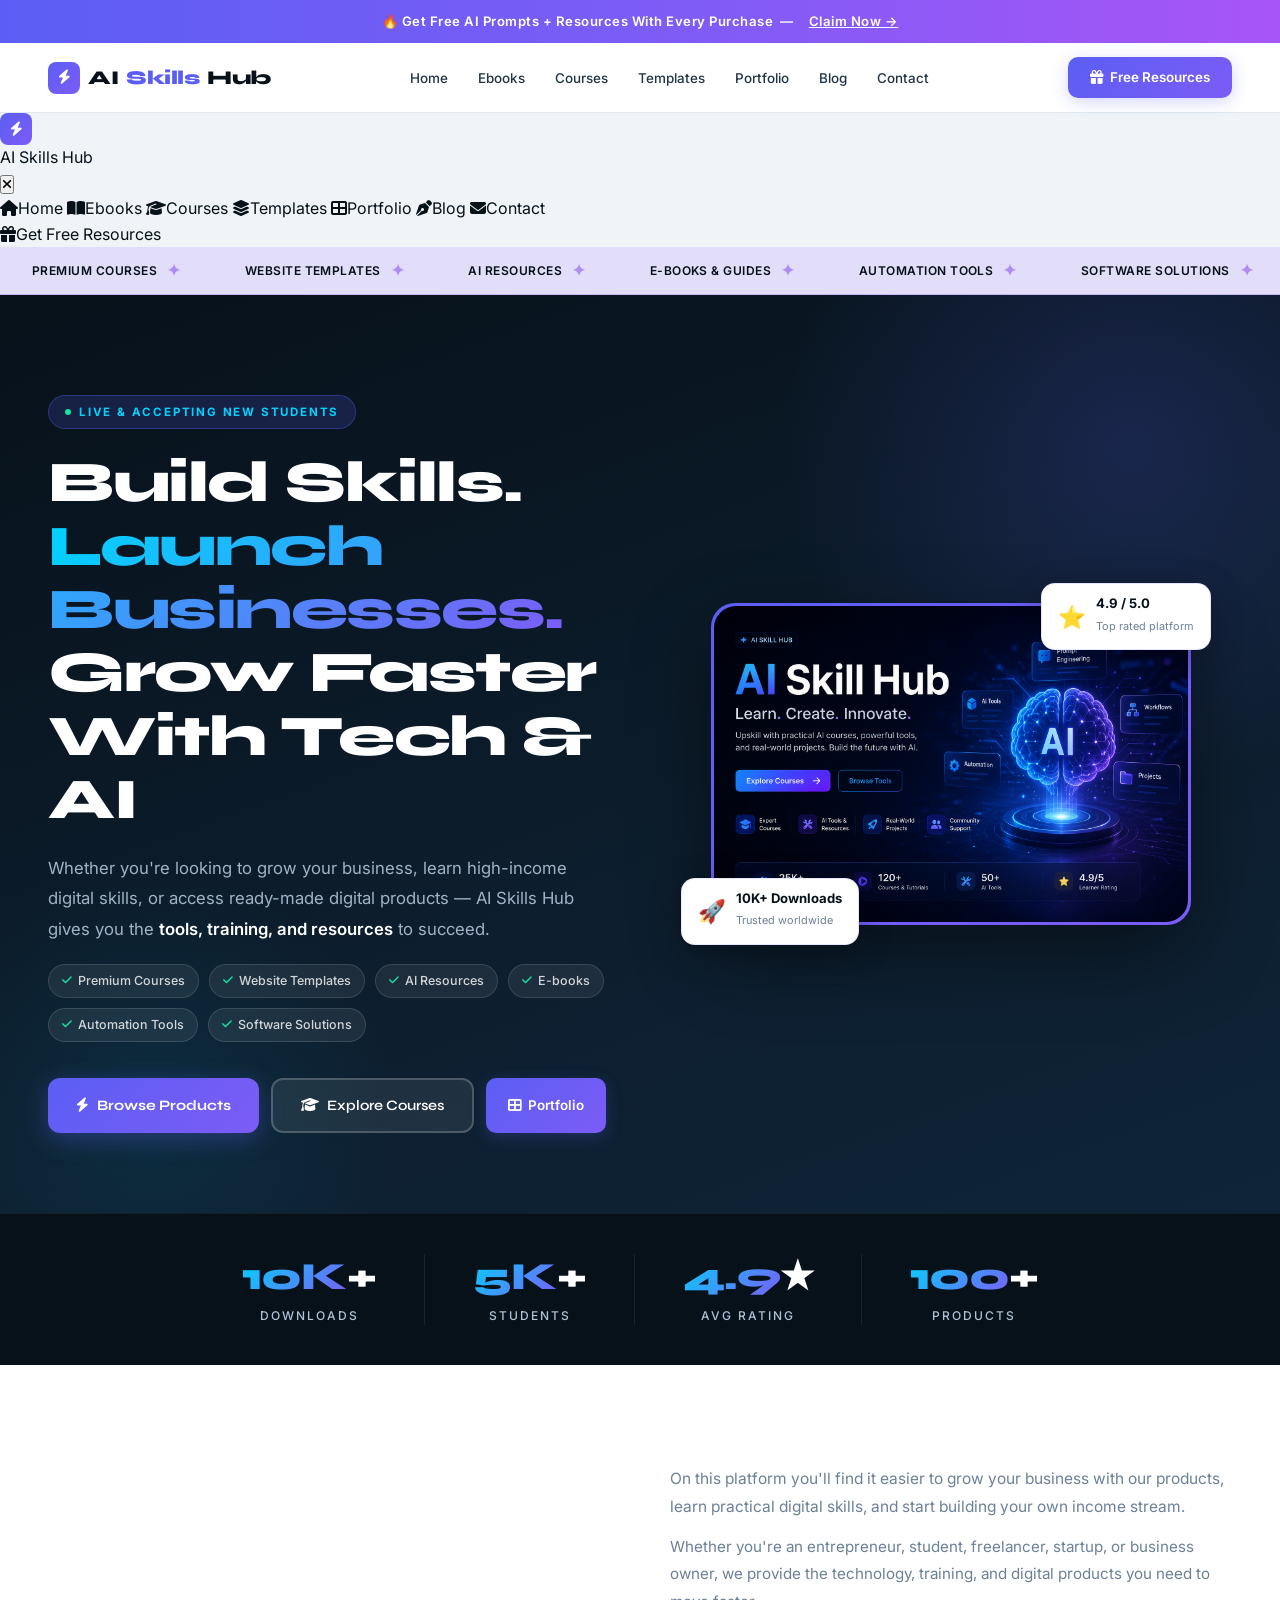
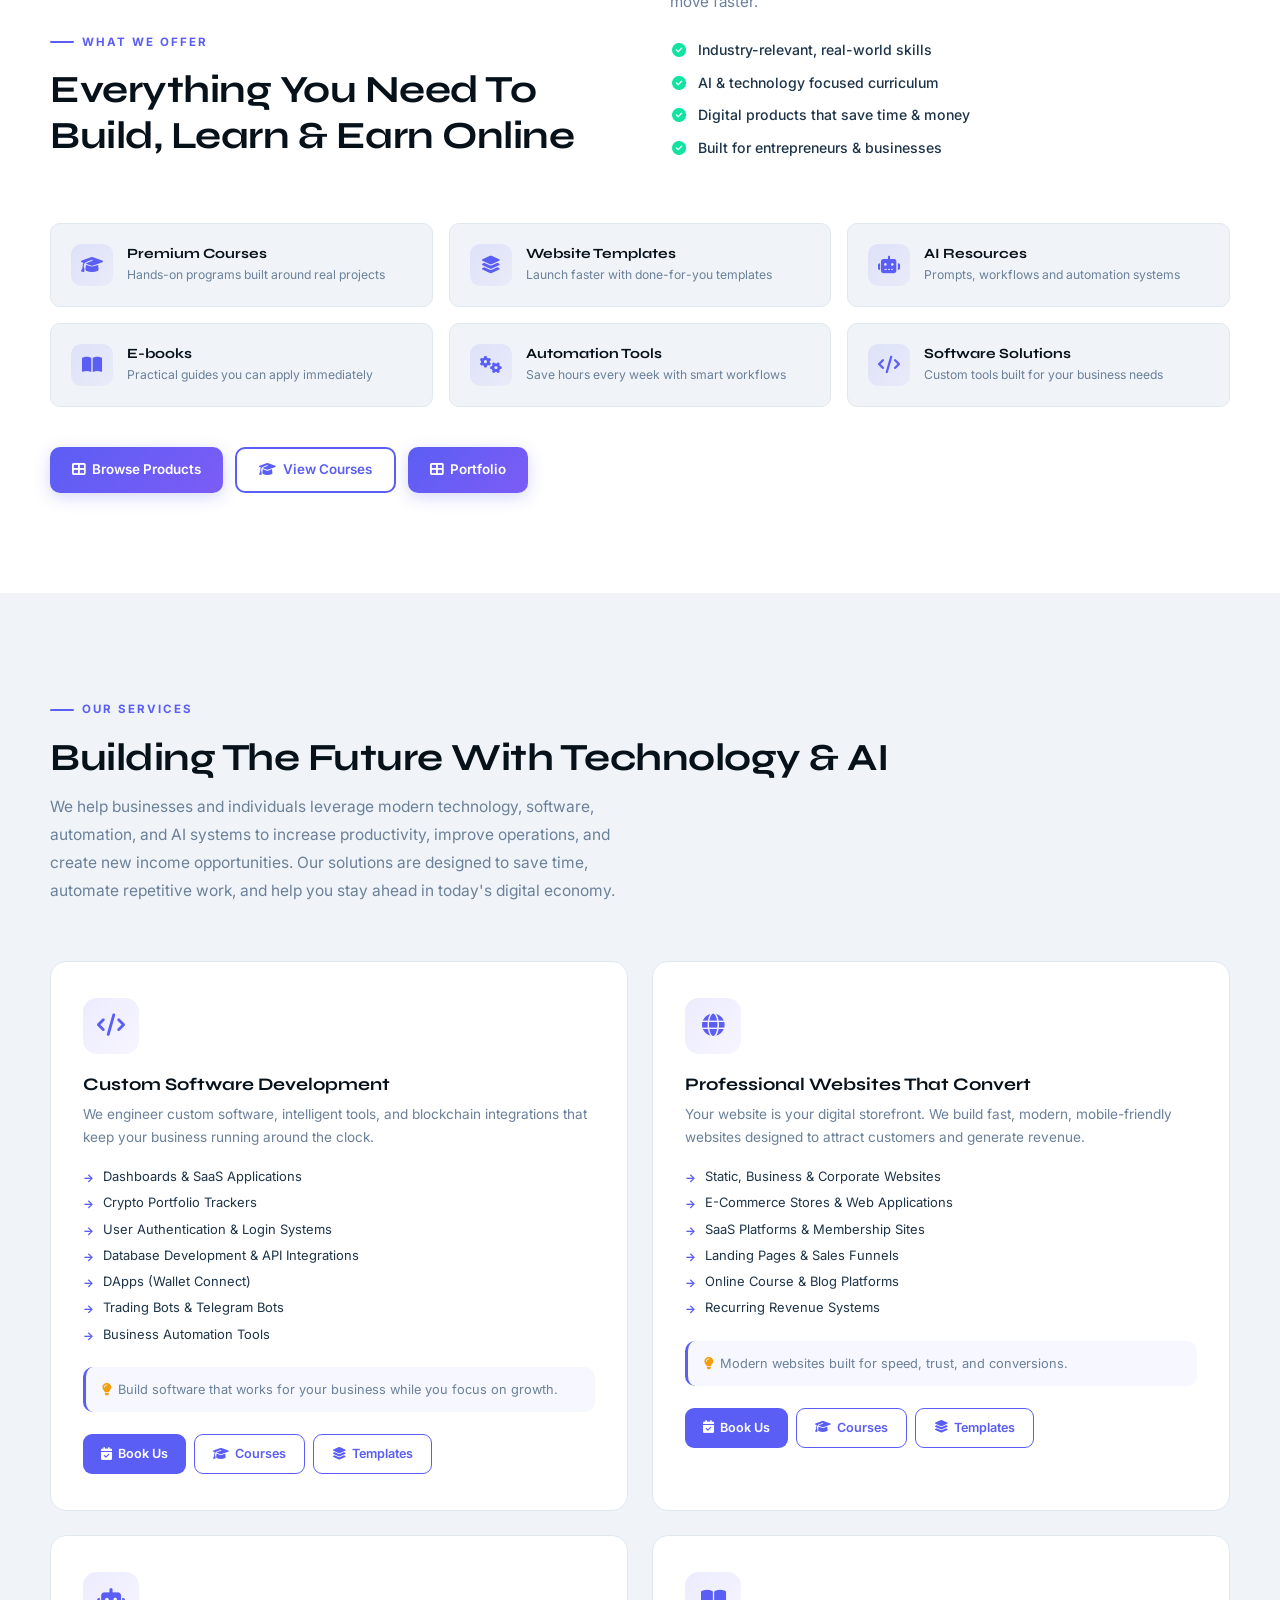
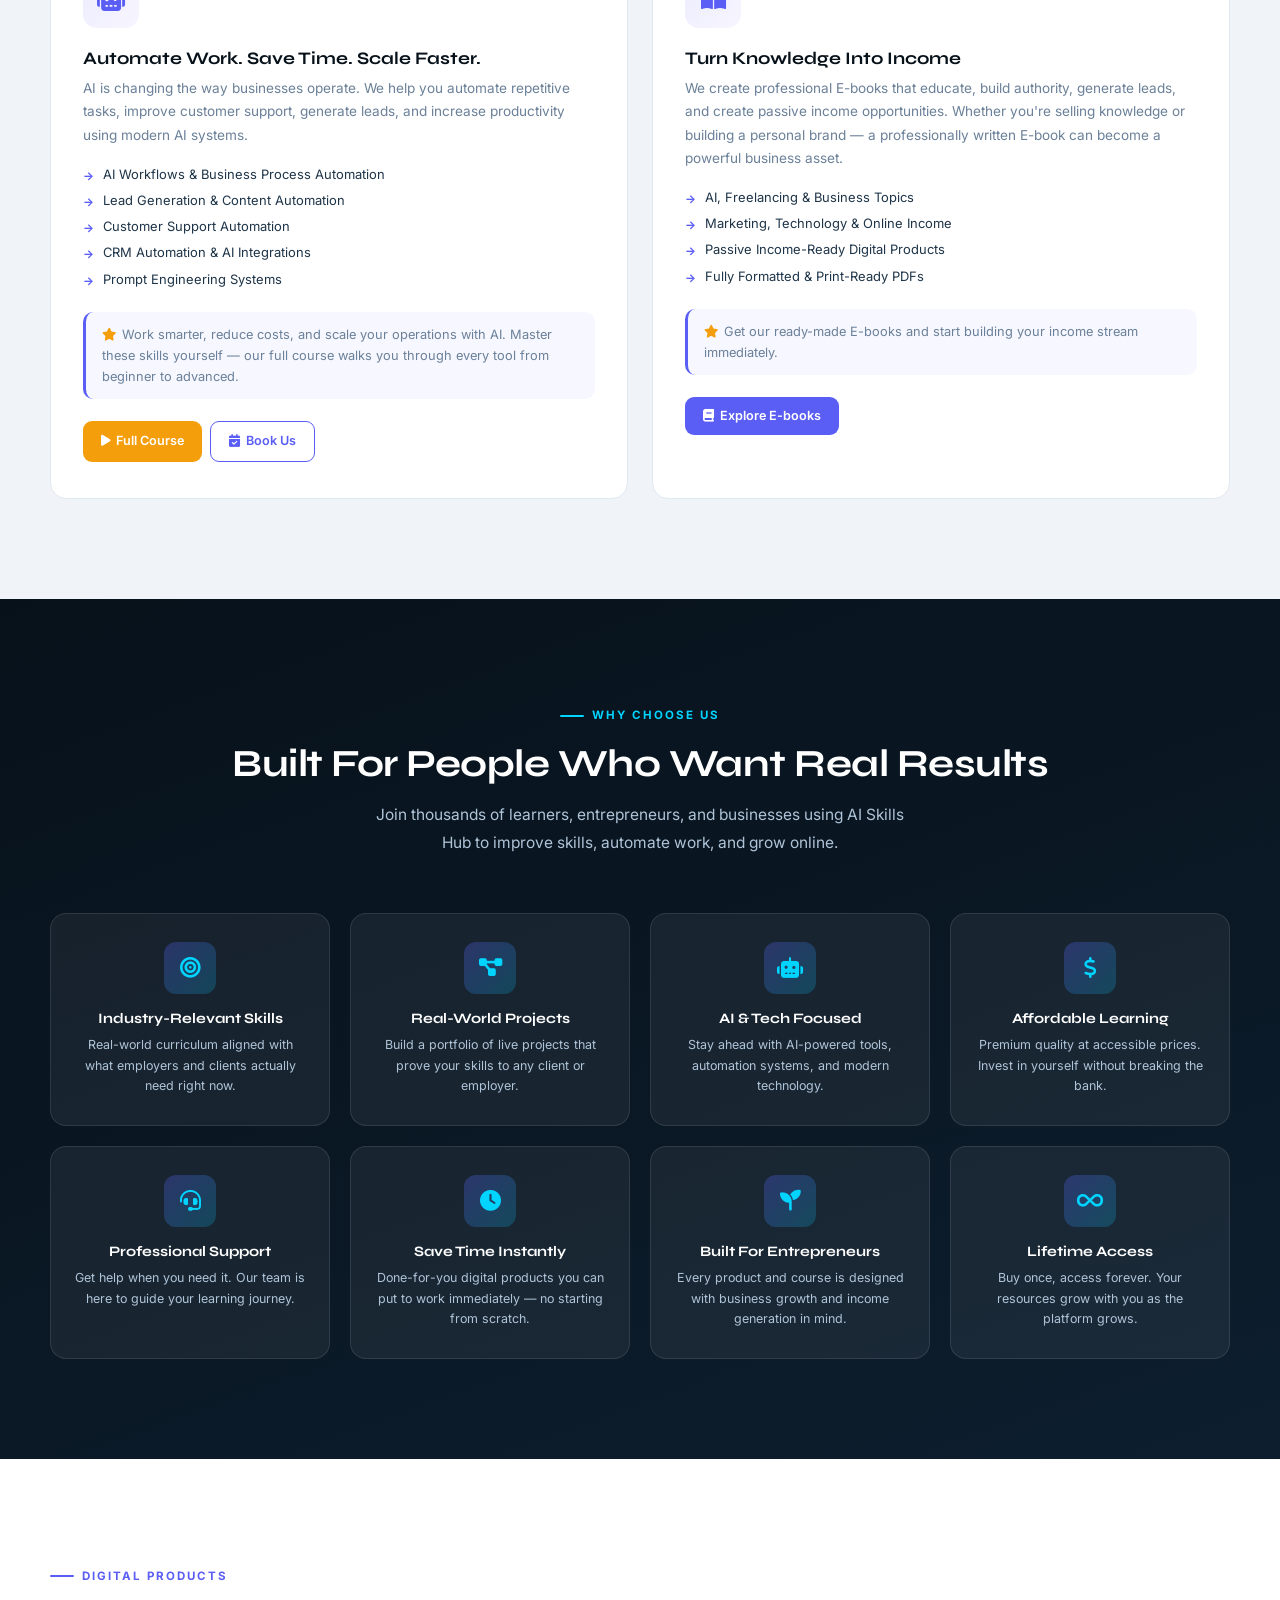
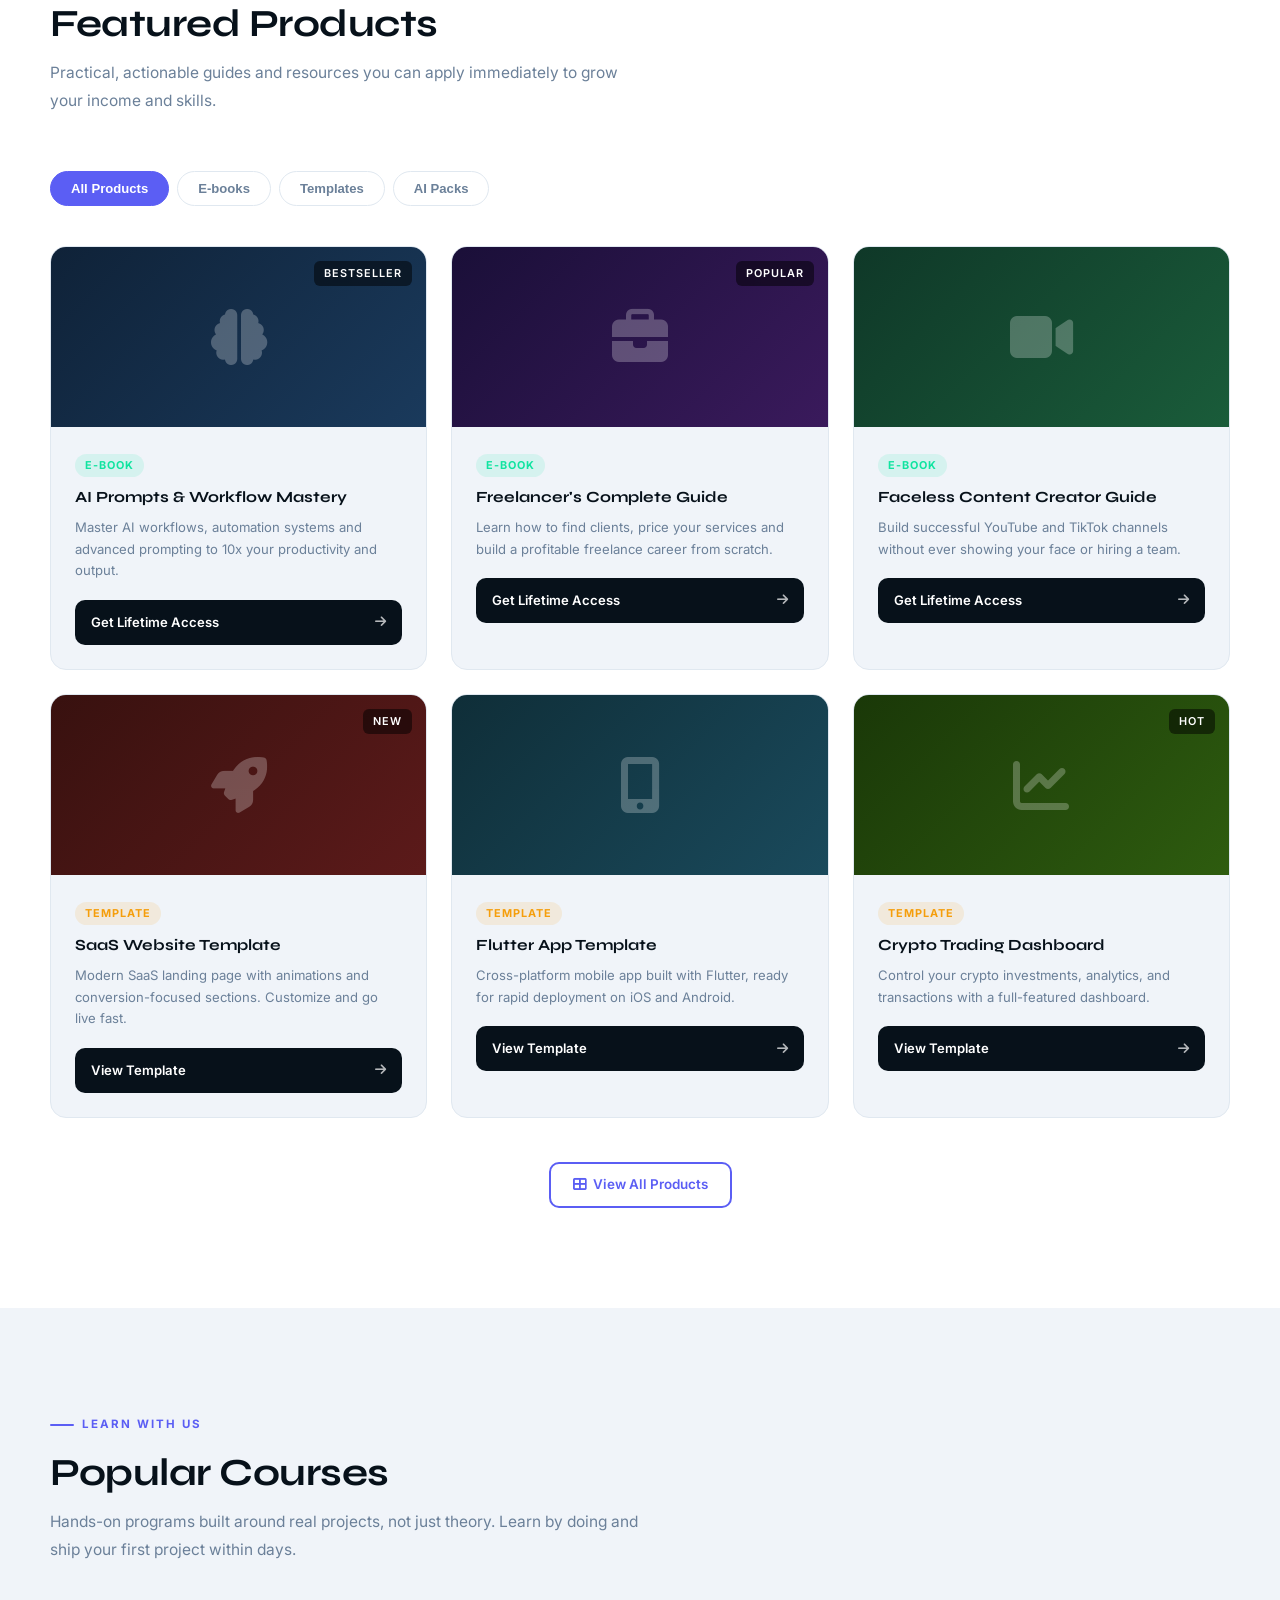
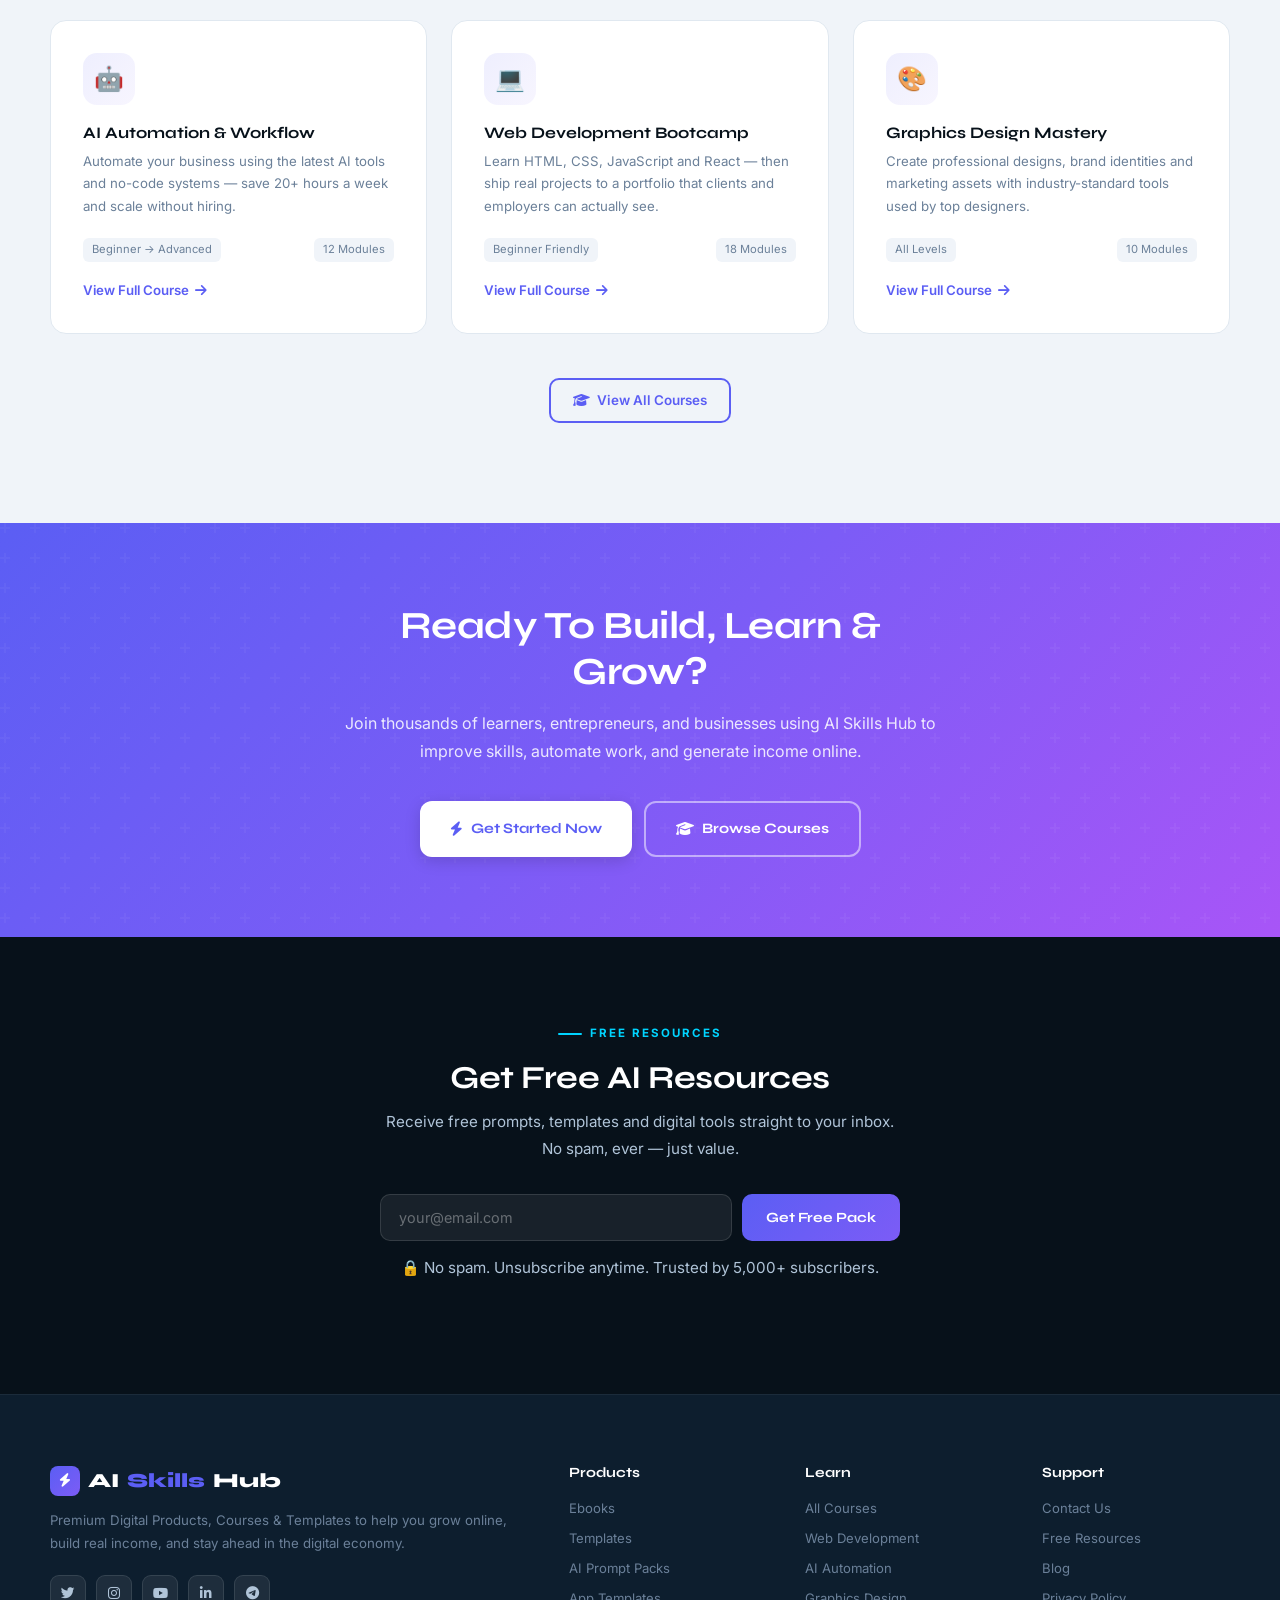
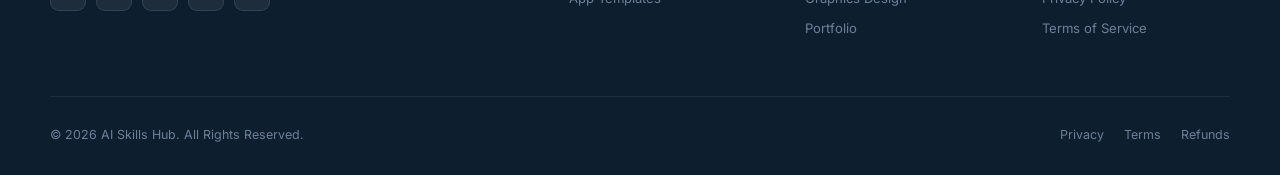
==== commit 97c4c262: "Update print statement to say 'Goodbye World'" ====
--- a/digital/index.html
+++ b/digital/index.html
@@ -680,15 +680,20 @@
 </head>
 <body>
 
+
+<!-- ANNOUNCEMENT -->
 <div class="announcement">
   🔥 Get Free AI Prompts + Resources With Every Purchase &nbsp;—&nbsp; <a href="blog.html">Claim Now →</a>
 </div>
 
+<!-- NAVBAR -->
 <nav class="navbar">
   <div class="logo">
     <div class="logo-icon"><i class="fas fa-bolt"></i></div>
     AI <span>Skills</span> Hub
   </div>
+
+  <!-- Desktop links -->
   <ul class="nav-links" id="navLinks">
     <li><a href="index.html">Home</a></li>
     <li><a href="ebooks.html">Ebooks</a></li>
@@ -698,27 +703,45 @@
     <li><a href="blog.html">Blog</a></li>
     <li><a href="contact.html">Contact</a></li>
   </ul>
+
   <div class="nav-right">
     <a href="blog.html" class="btn-primary"><i class="fas fa-gift"></i>Free Resources</a>
-    <button class="menu-toggle" id="menuToggle" aria-label="Toggle menu" aria-expanded="false" aria-controls="navLinks">
-      <i class="fas fa-bars"></i>
+    <button class="menu-toggle" id="menuToggle" aria-label="Open menu" aria-expanded="false">
+      <i class="fas fa-bars" id="menuIcon"></i>
     </button>
   </div>
 </nav>
 
-<!DOCTYPE html>
-<html lang="en">
-<head>
-  <meta charset="UTF-8" />
-  <meta name="viewport" content="width=device-width, initial-scale=1.0" />
-  <title>AI Skills Hub</title>
-  <link rel="preconnect" href="https://fonts.googleapis.com" />
-  <link rel="preconnect" href="https://fonts.gstatic.com" crossorigin />
-  <link href="https://fonts.googleapis.com/css2?family=Syne:wght@700;800&family=Inter:wght@400;500;600;700&display=swap" rel="stylesheet" />
-  <link rel="stylesheet" href="aiskillshub-hero.css" />
-</head>
-<body>
-
+<!-- MOBILE DRAWER -->
+<div class="mobile-drawer" id="mobileDrawer" role="dialog" aria-modal="true" aria-label="Navigation menu">
+  <div class="drawer-panel">
+    <div class="drawer-header">
+      <div class="drawer-logo">
+        <div class="logo-icon"><i class="fas fa-bolt"></i></div>
+        AI <span>Skills</span> Hub
+      </div>
+      <button class="drawer-close" id="drawerClose" aria-label="Close menu">
+        <i class="fas fa-times"></i>
+      </button>
+    </div>
+
+    <nav class="drawer-nav">
+      <a href="index.html" class="active"><i class="fas fa-house"></i>Home</a>
+      <a href="ebooks.html"><i class="fas fa-book-open"></i>Ebooks</a>
+      <a href="courses.html"><i class="fas fa-graduation-cap"></i>Courses</a>
+      <a href="templates.html"><i class="fas fa-layer-group"></i>Templates</a>
+      <a href="portfolio.html"><i class="fas fa-th-large"></i>Portfolio</a>
+      <a href="blog.html"><i class="fas fa-pen-nib"></i>Blog</a>
+      <a href="contact.html"><i class="fas fa-envelope"></i>Contact</a>
+    </nav>
+
+    <div class="drawer-divider"></div>
+
+    <div class="drawer-cta">
+      <a href="blog.html"><i class="fas fa-gift"></i>Get Free Resources</a>
+    </div>
+  </div>
+</div>
   <!-- ═══ TICKER ═══ -->
   <div class="ticker-wrap">
     <div class="ticker-track">
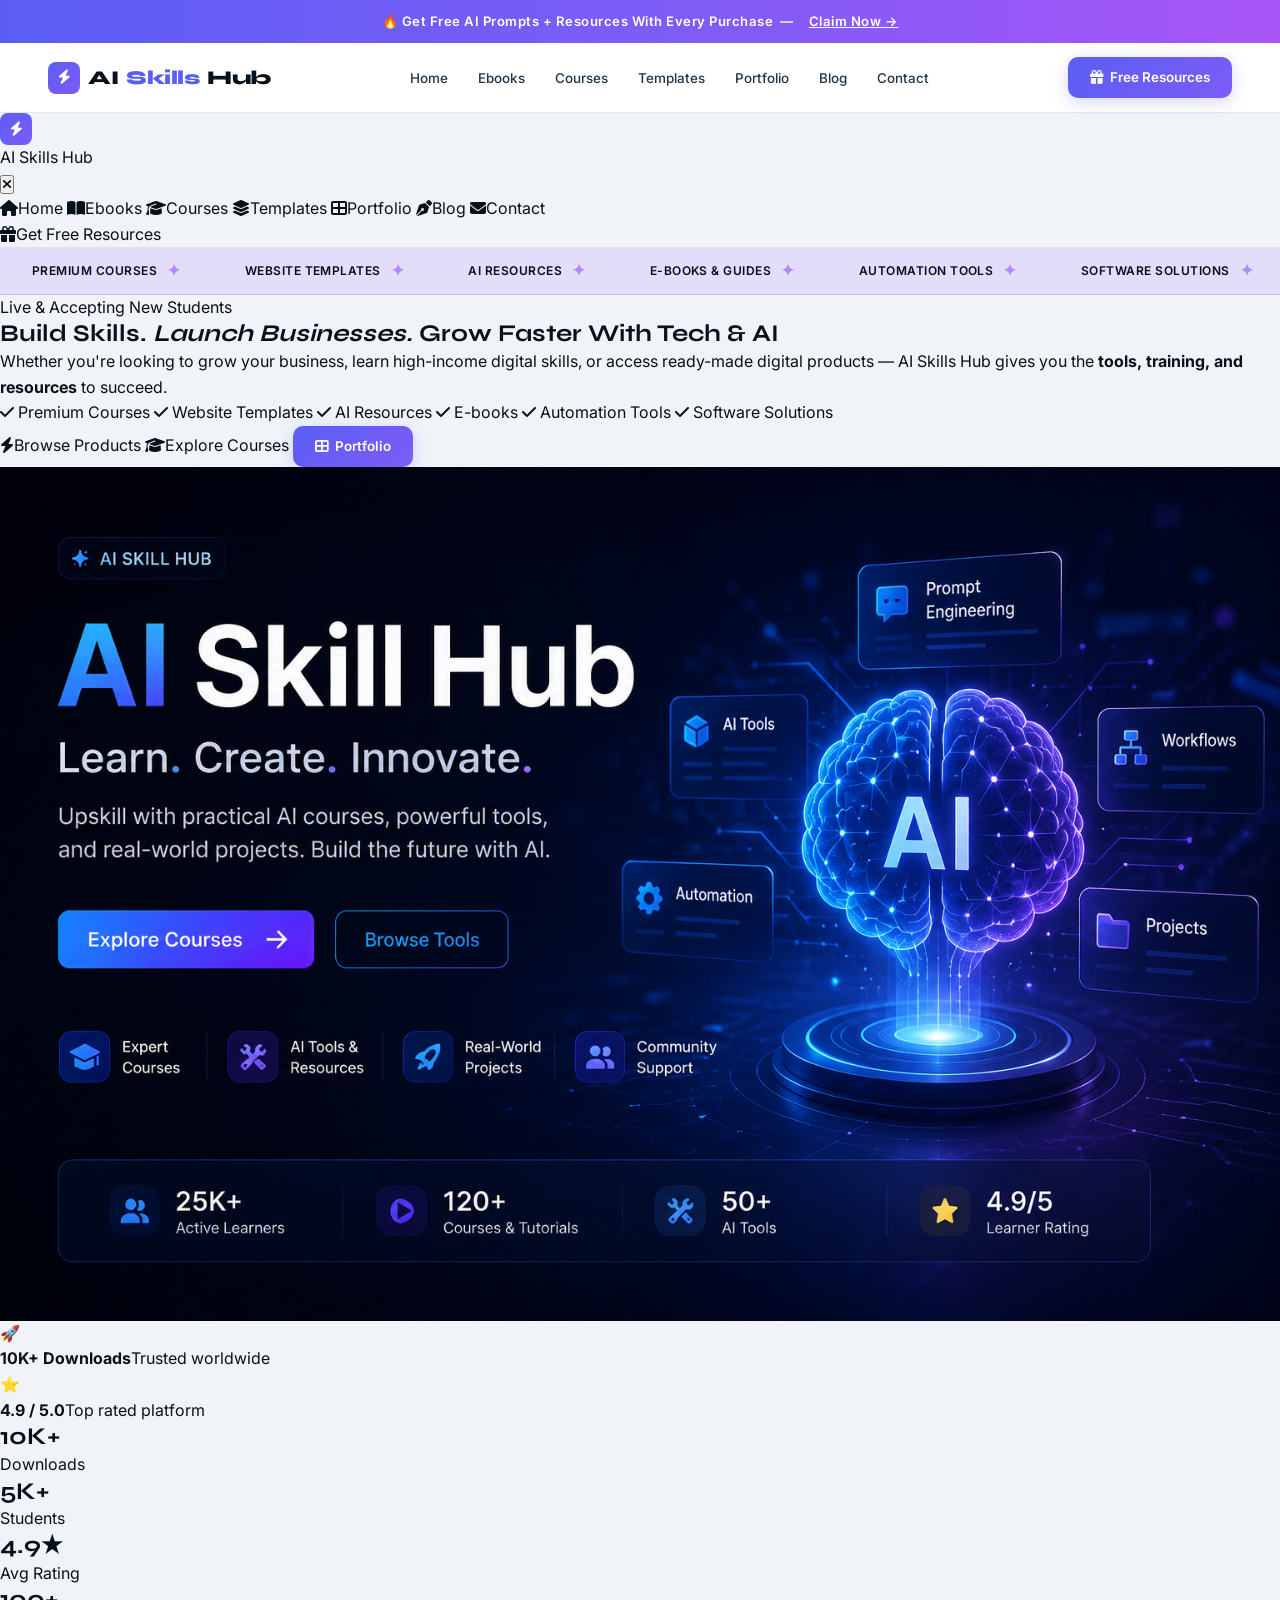
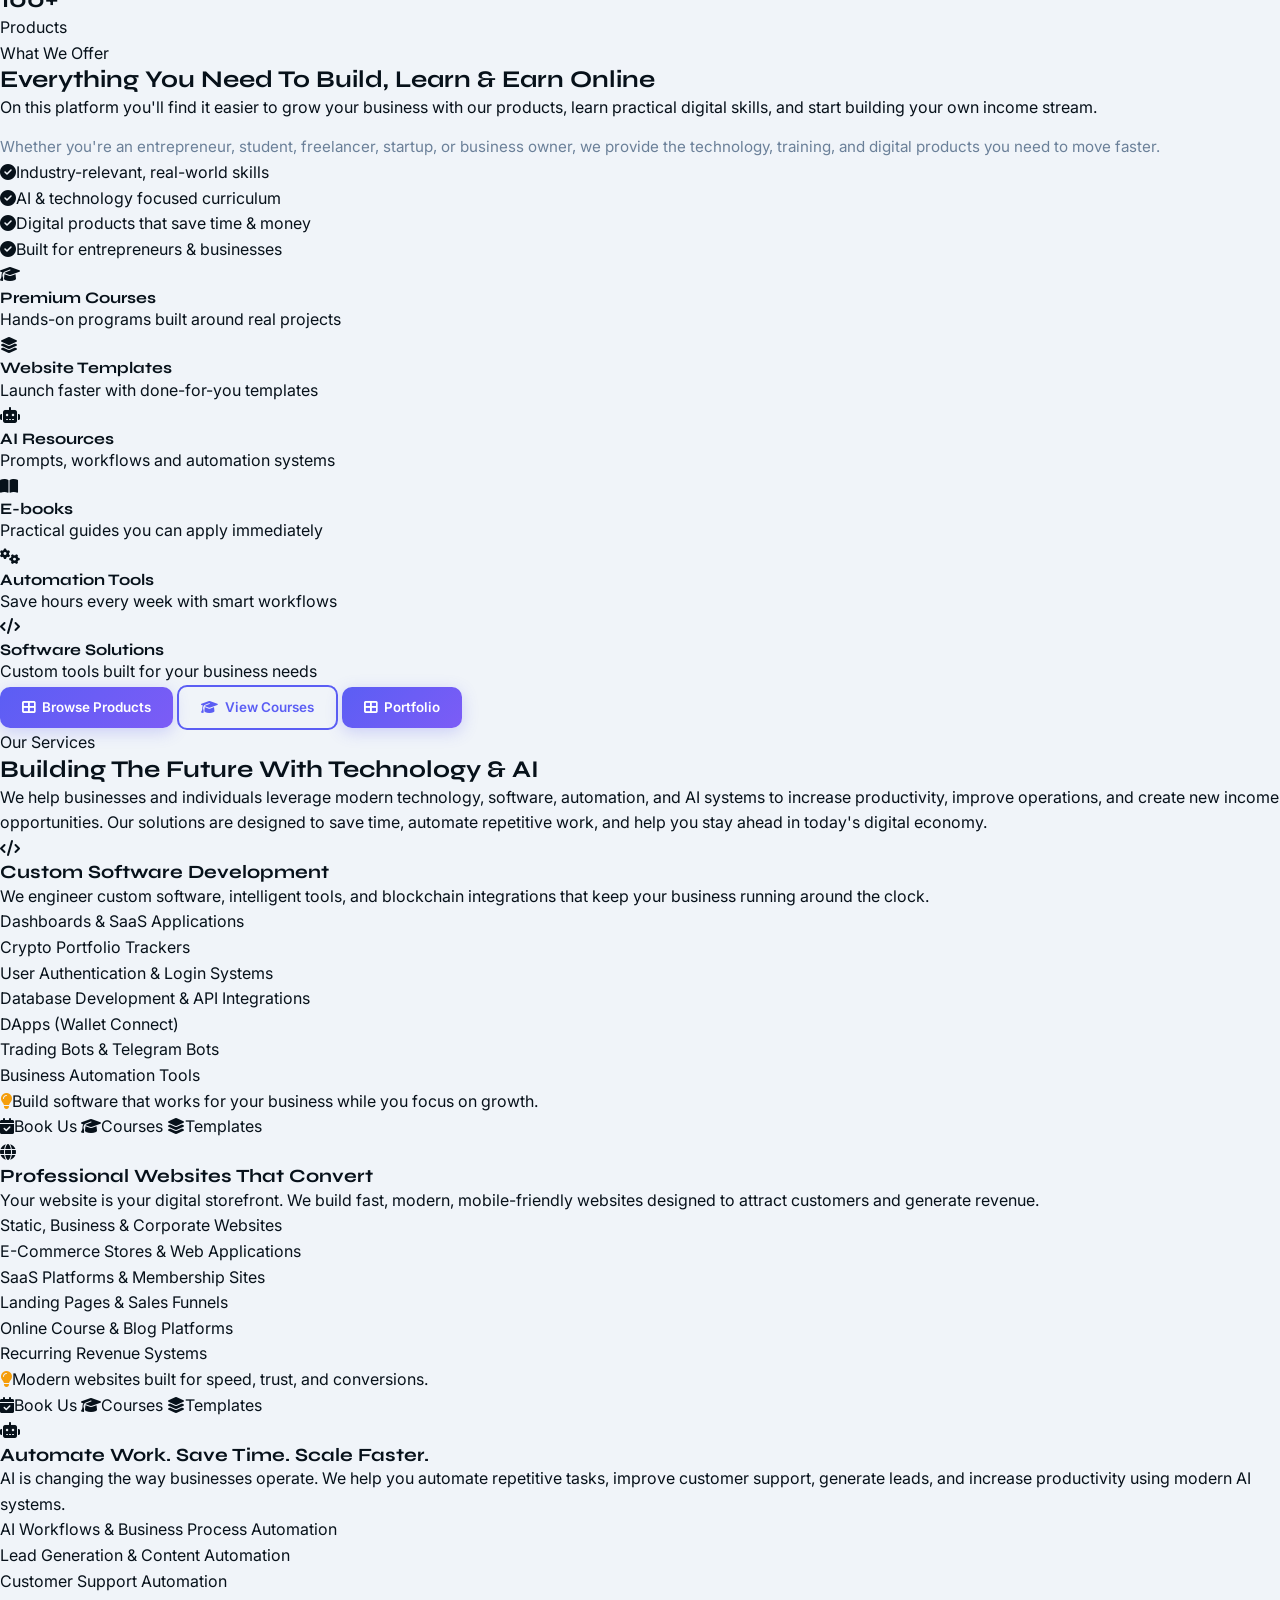
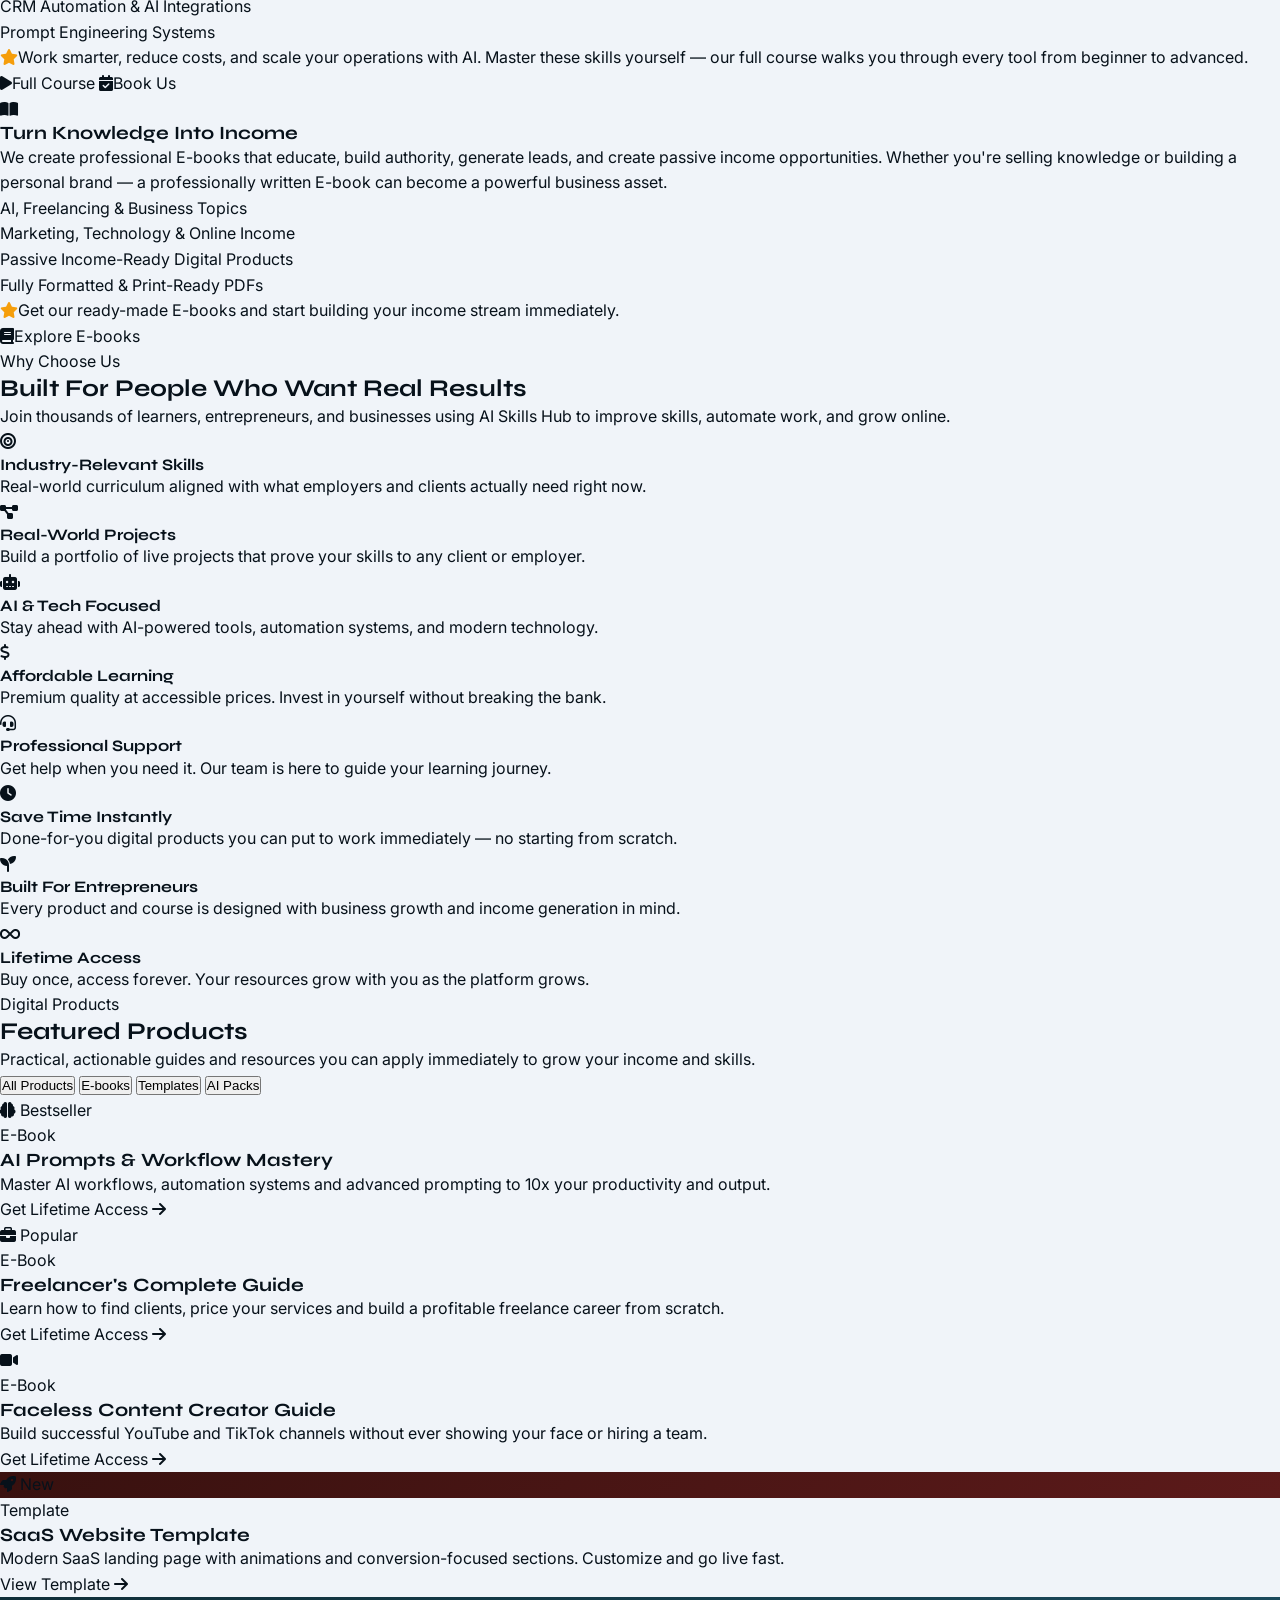
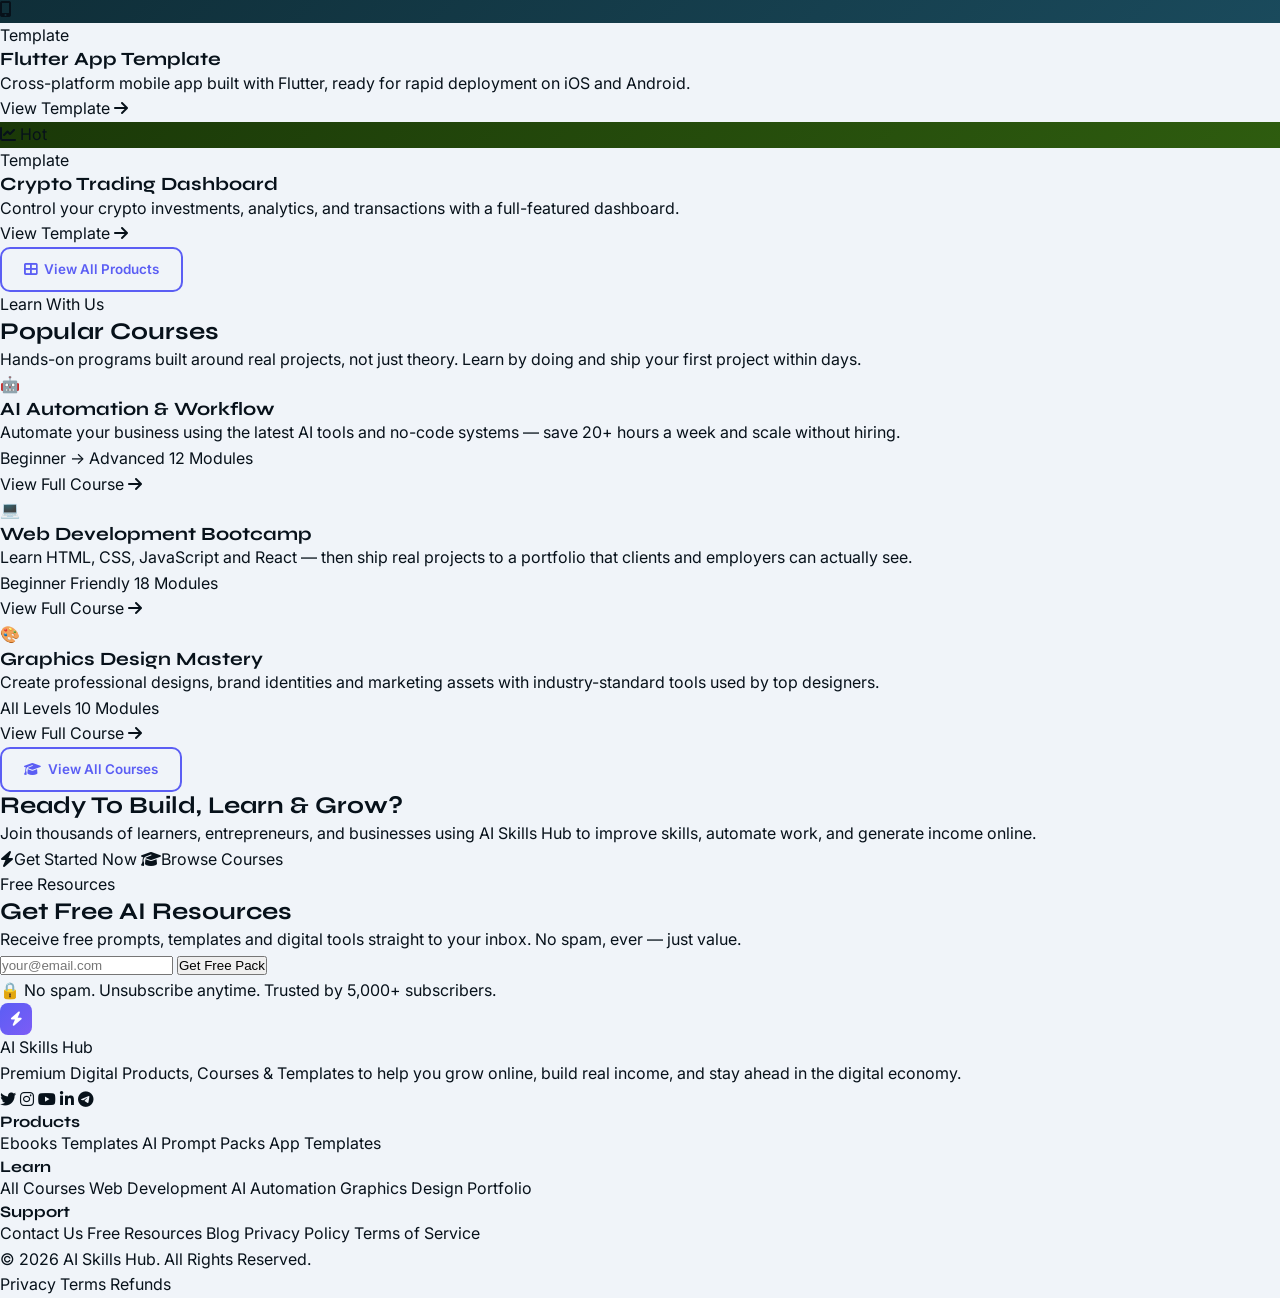
==== commit ca7bf7e8: "Update fmt.Println message from 'Hello' to 'Goodbye'" ====
--- a/digital/index.html
+++ b/digital/index.html
@@ -151,6 +151,149 @@
   color: rgba(124, 58, 237, 0.5);
   font-size: 1rem;
 }
+* ════════════════════════════════════════════
+   TABLET  769 – 1024 px
+════════════════════════════════════════════ */
+@media(min-width:769px) and (max-width:1024px){
+  .navbar{padding:0 32px;}
+  .hero{padding:80px 32px 60px;gap:40px;min-height:auto;}
+  .stats-bar{padding:36px 32px;}
+  .stat-item{padding:0 32px;}
+  .footer-grid{grid-template-columns:1fr 1fr;gap:32px;}
+  footer{padding:56px 32px 28px;}
+}
+
+/* ════════════════════════════════════════════
+   MOBILE  ≤ 768 px
+════════════════════════════════════════════ */
+@media(max-width:768px){
+
+  /* ── Announcement ── */
+  .announcement{font-size:0.75rem;padding:9px 16px;}
+
+  /* ── Navbar ── */
+  .navbar{
+    padding:0 20px;height:62px;
+    position:sticky;top:0;z-index:1000;
+  }
+
+  /* Hide desktop links */
+  .nav-links{display:none !important;}
+
+  /* Hide desktop CTA button */
+  .nav-right .btn-primary{display:none;}
+
+  /* Show hamburger */
+  .menu-toggle{display:flex !important;align-items:center;justify-content:center;}
+
+  /* ── MOBILE DRAWER ── */
+  .mobile-drawer{
+    display:block;
+    position:fixed;
+    top:0;
+    left:0;
+    width:100%;
+    height:100%;
+    z-index:999;
+
+    /* Invisible + off-screen by default */
+    visibility:hidden;
+    pointer-events:none;
+  }
+
+  /* Backdrop overlay */
+  .mobile-drawer::before{
+    content:'';
+    position:absolute;inset:0;
+    background:rgba(7,17,26,0.6);
+    backdrop-filter:blur(4px);
+    opacity:0;
+    transition:opacity 0.28s ease;
+  }
+
+  /* Slide-in panel */
+  .drawer-panel{
+    position:absolute;
+    top:0;right:0;
+    width:82%;max-width:320px;
+    height:100%;
+    background:#fff;
+    box-shadow:-8px 0 48px rgba(7,17,26,0.25);
+    transform:translateX(100%);
+    transition:transform 0.32s cubic-bezier(0.4,0,0.2,1);
+    overflow-y:auto;
+    display:flex;flex-direction:column;
+  }
+
+  /* OPEN STATE */
+  .mobile-drawer.is-open{
+    visibility:visible;
+    pointer-events:auto;
+  }
+  .mobile-drawer.is-open::before{opacity:1;}
+  .mobile-drawer.is-open .drawer-panel{transform:translateX(0);}
+
+  /* Drawer header */
+  .drawer-header{
+    display:flex;align-items:center;justify-content:space-between;
+    padding:18px 24px;border-bottom:1px solid var(--border);
+    position:sticky;top:0;background:#fff;z-index:1;
+  }
+  .drawer-logo{
+    font-family:'Syne',sans-serif;font-weight:800;font-size:1.05rem;
+    color:var(--ink);display:flex;align-items:center;gap:8px;
+  }
+  .drawer-logo .logo-icon{
+    width:28px;height:28px;background:linear-gradient(135deg,var(--volt),var(--volt2));
+    border-radius:7px;display:flex;align-items:center;justify-content:center;
+    font-size:0.75rem;color:#fff;
+  }
+  .drawer-logo span{color:var(--volt);}
+  .drawer-close{
+    background:none;border:none;cursor:pointer;
+    color:var(--mid);font-size:1.2rem;padding:6px;
+    border-radius:8px;transition:var(--transition);
+    display:flex;align-items:center;justify-content:center;
+  }
+  .drawer-close:hover{background:var(--paper);color:var(--ink);}
+
+  /* Drawer links */
+  .drawer-nav{
+    padding:16px 16px;display:flex;flex-direction:column;gap:4px;flex:1;
+  }
+  .drawer-nav a{
+    display:flex;align-items:center;gap:12px;
+    padding:13px 16px;border-radius:10px;
+    font-size:0.95rem;font-weight:600;color:var(--slate);
+    transition:var(--transition);border:1px solid transparent;
+  }
+  .drawer-nav a i{
+    width:20px;text-align:center;
+    font-size:0.9rem;color:var(--volt);
+  }
+  .drawer-nav a:hover,
+  .drawer-nav a.active{
+    background:rgba(91,94,244,0.07);
+    border-color:rgba(91,94,244,0.15);
+    color:var(--volt);
+  }
+
+  /* Divider */
+  .drawer-divider{
+    height:1px;background:var(--border);margin:8px 16px;
+  }
+
+  /* Drawer CTA */
+  .drawer-cta{padding:16px 16px 24px;}
+  .drawer-cta a{
+    display:flex;align-items:center;justify-content:center;gap:8px;
+    width:100%;padding:13px 20px;border-radius:12px;
+    font-size:0.9rem;font-weight:700;font-family:'Syne',sans-serif;
+    background:linear-gradient(135deg,var(--volt),var(--volt2));
+    color:#fff;box-shadow:0 4px 16px rgba(91,94,244,0.3);
+    transition:var(--transition);
+  }
+  .drawer-cta a:hover{transform:translateY(-2px);box-shadow:0 8px 24px rgba(91,94,244,0.45);}
 
 /* ─── HERO ─── */
 .hero{
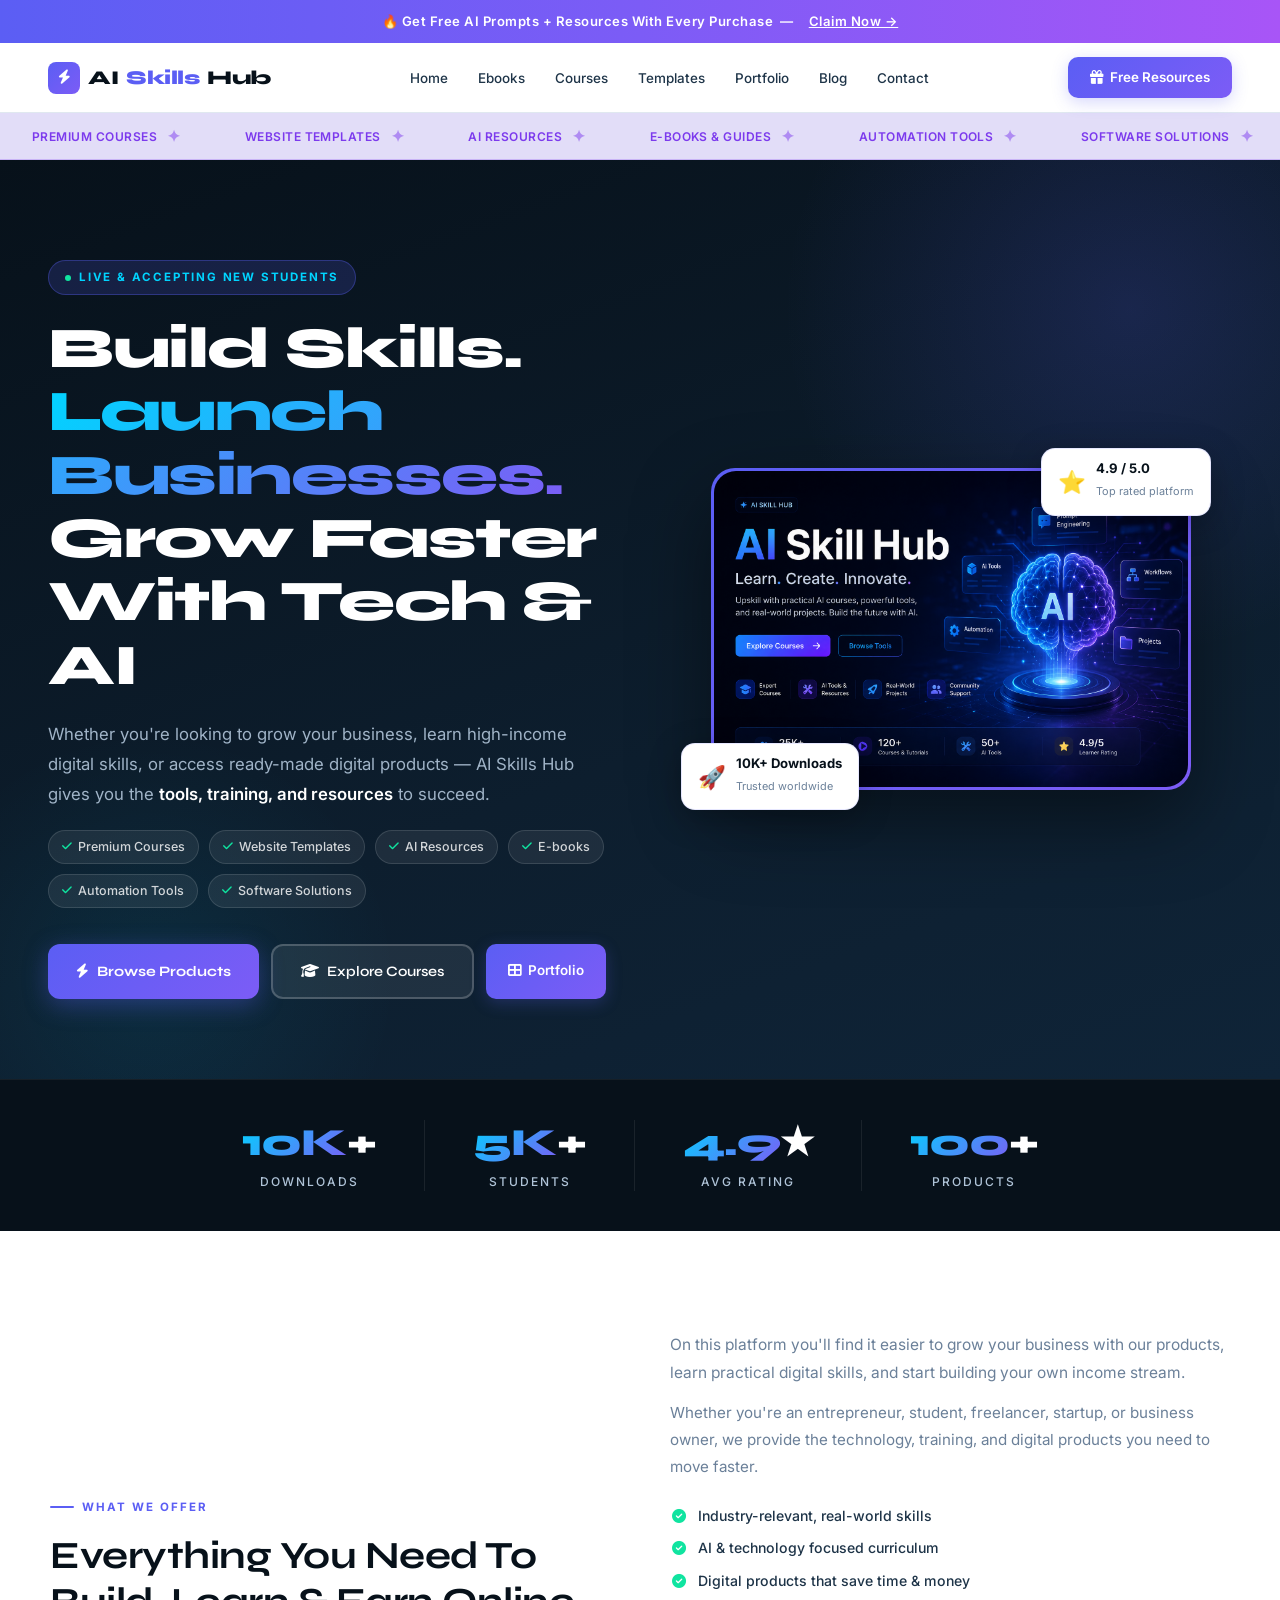
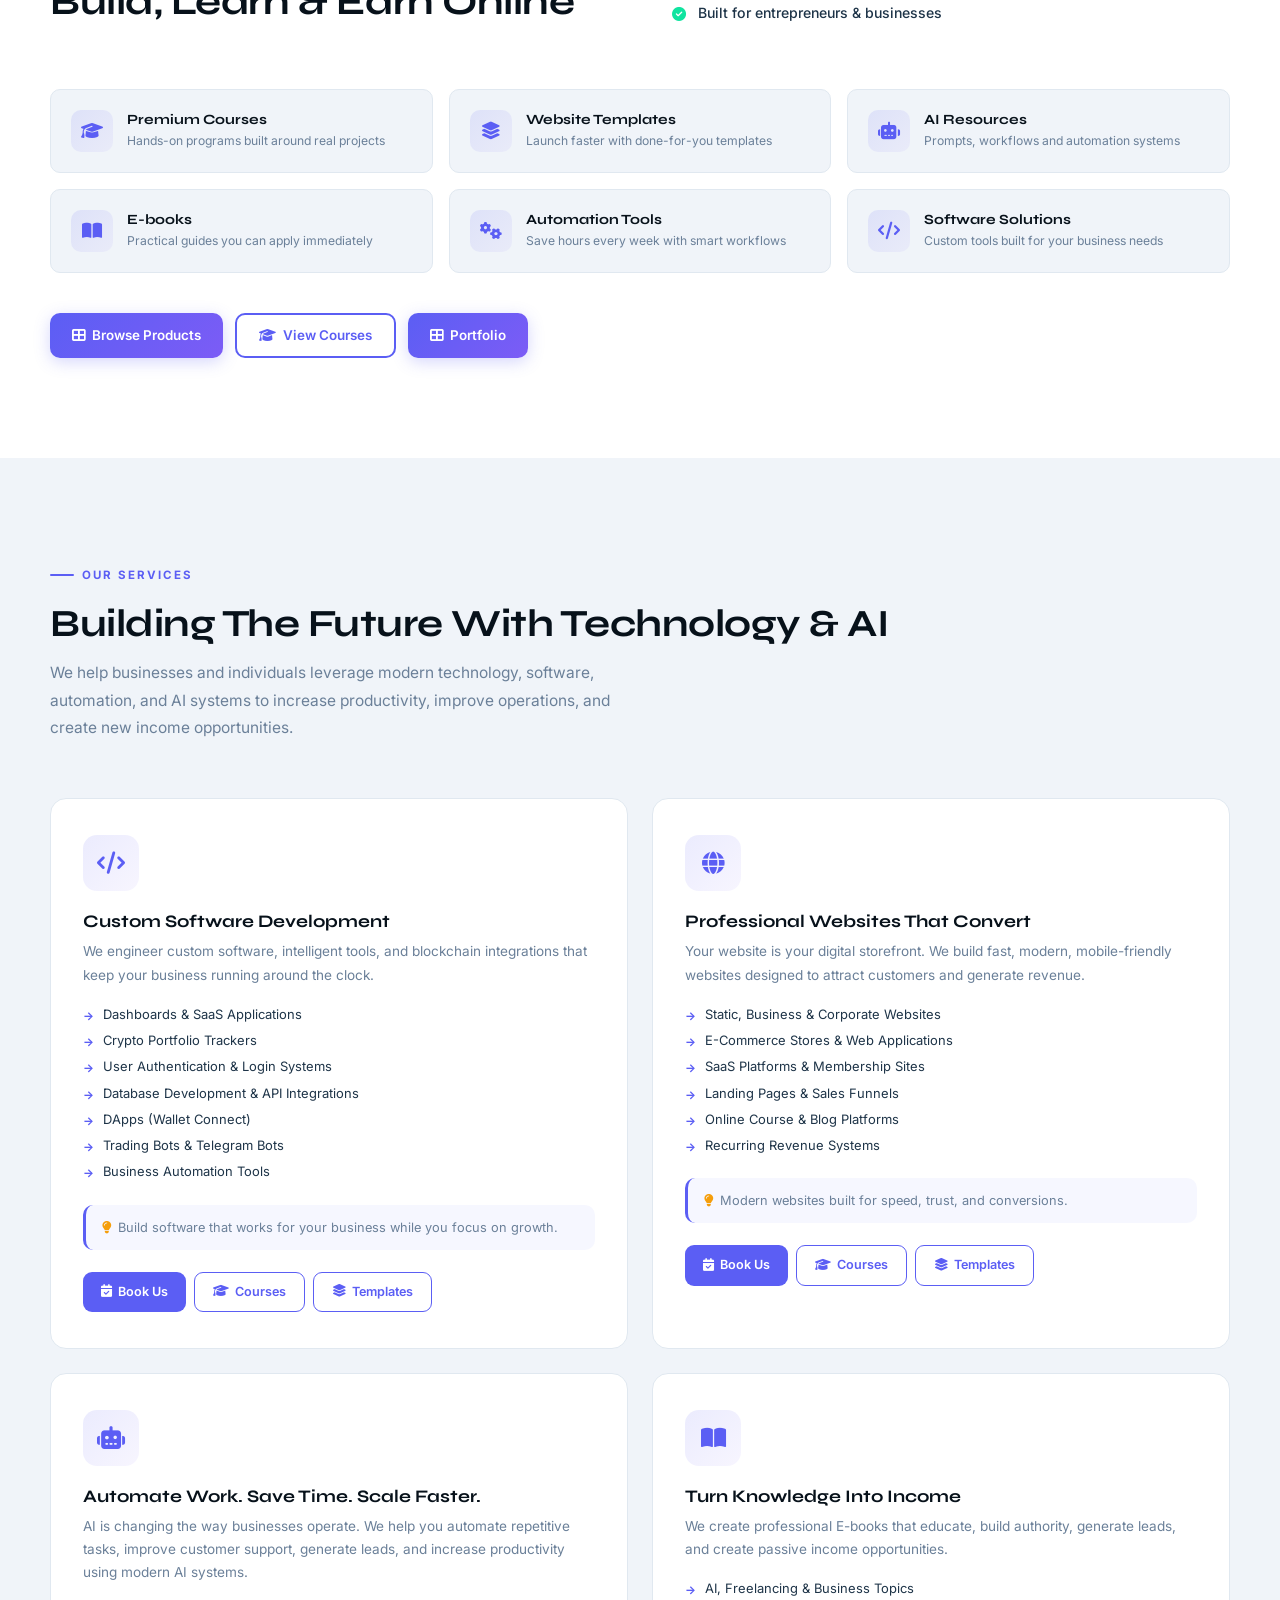
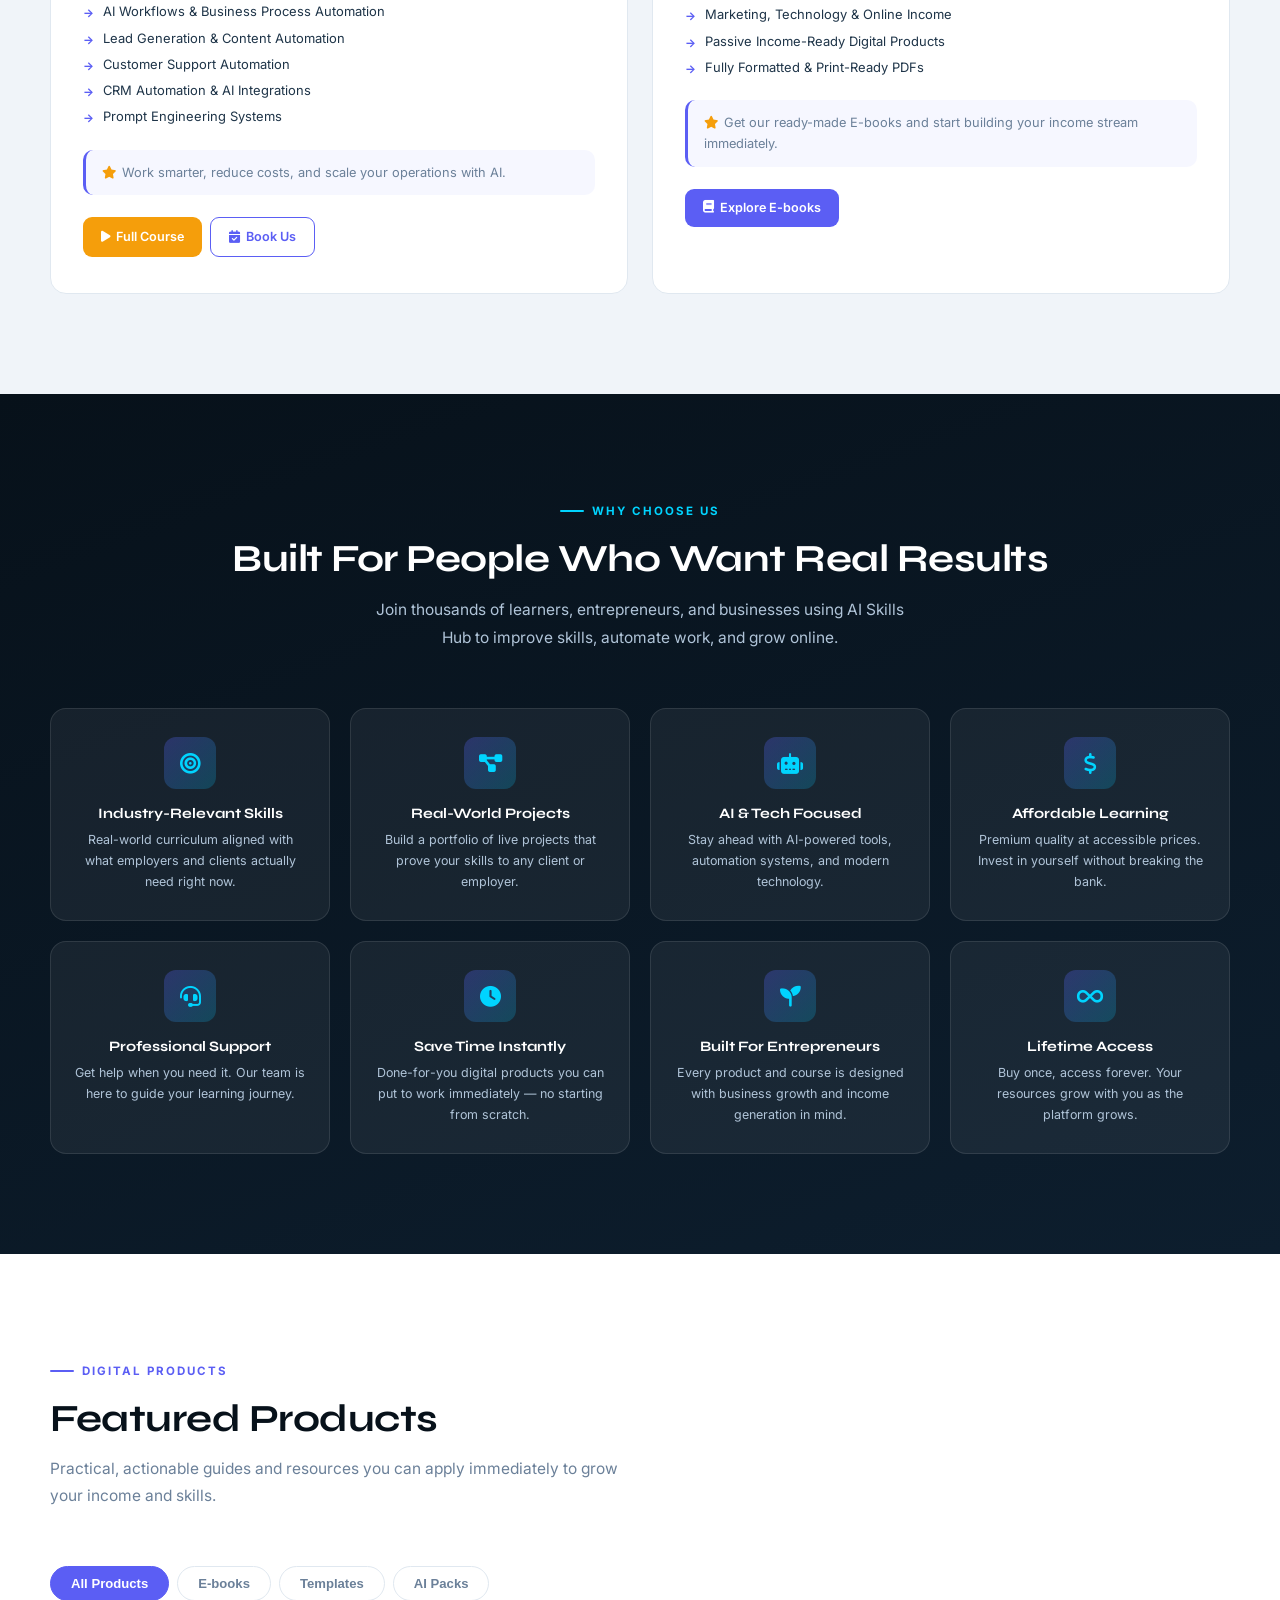
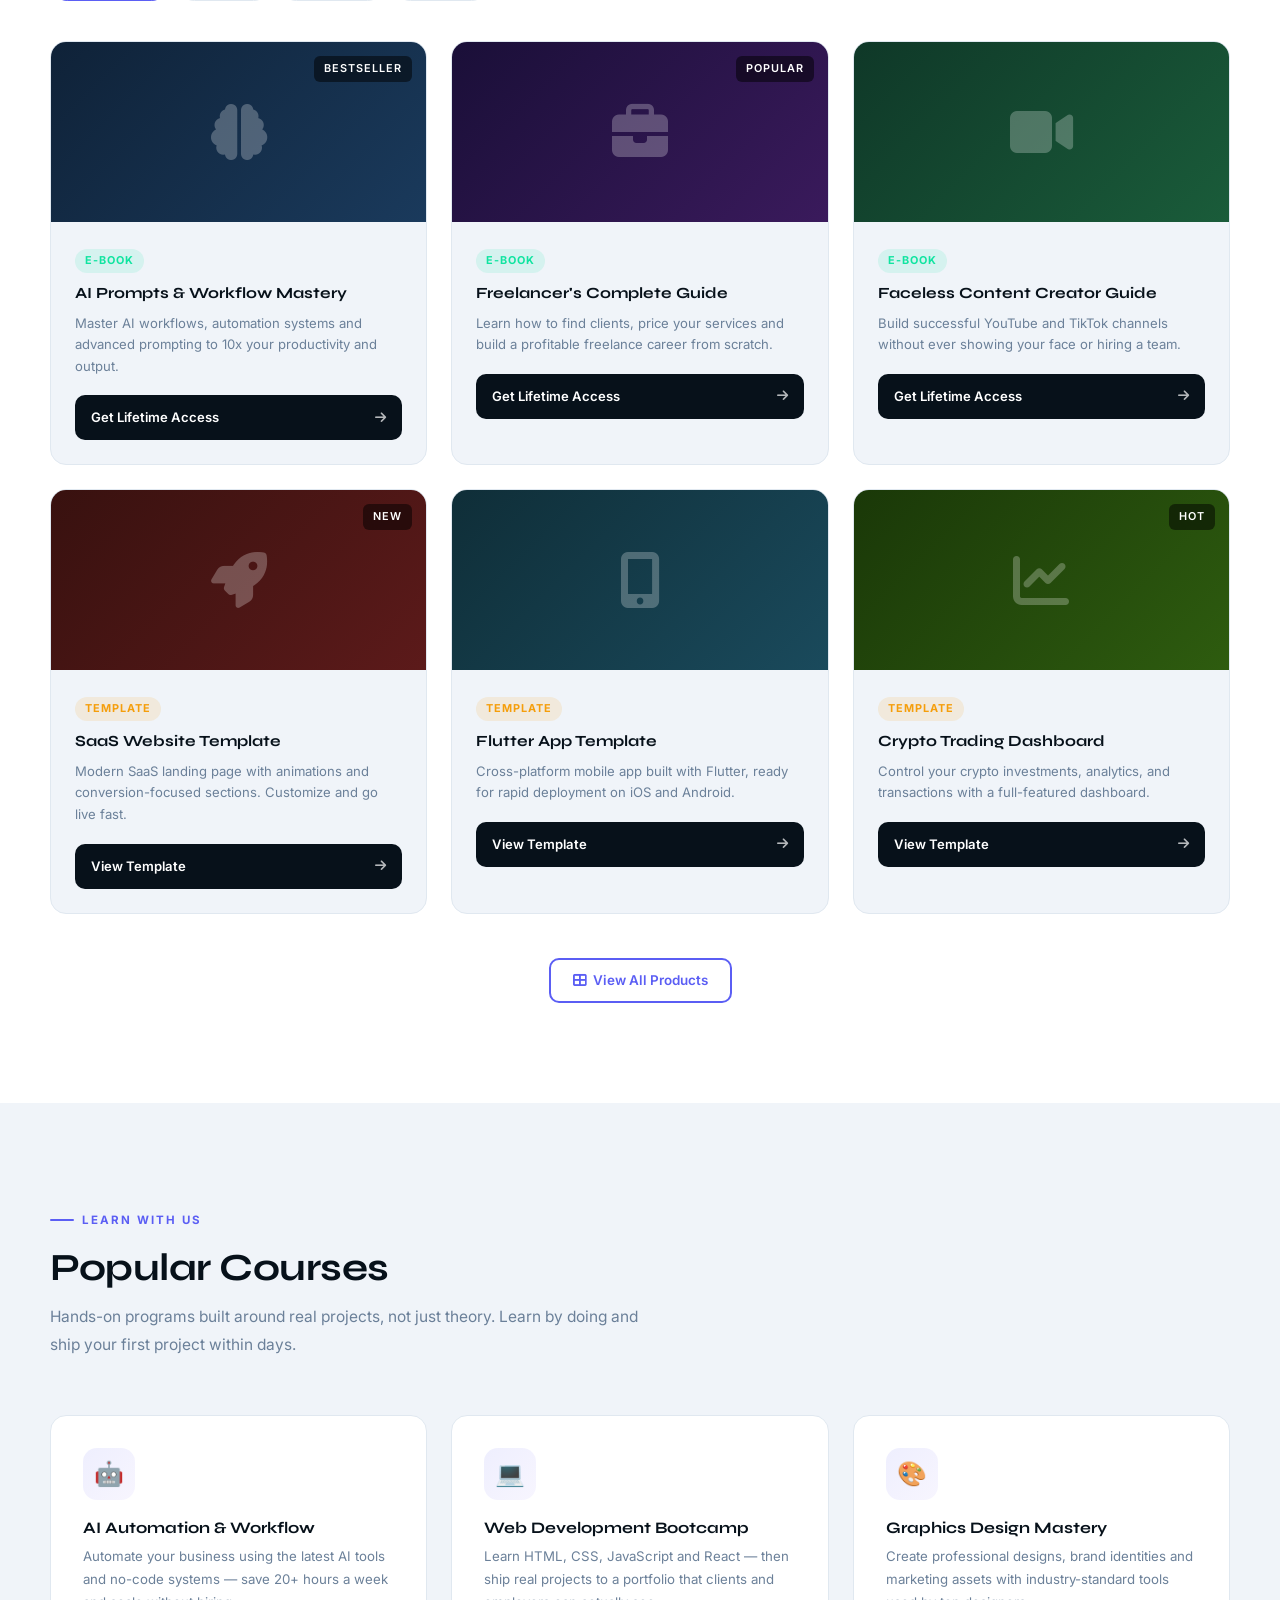
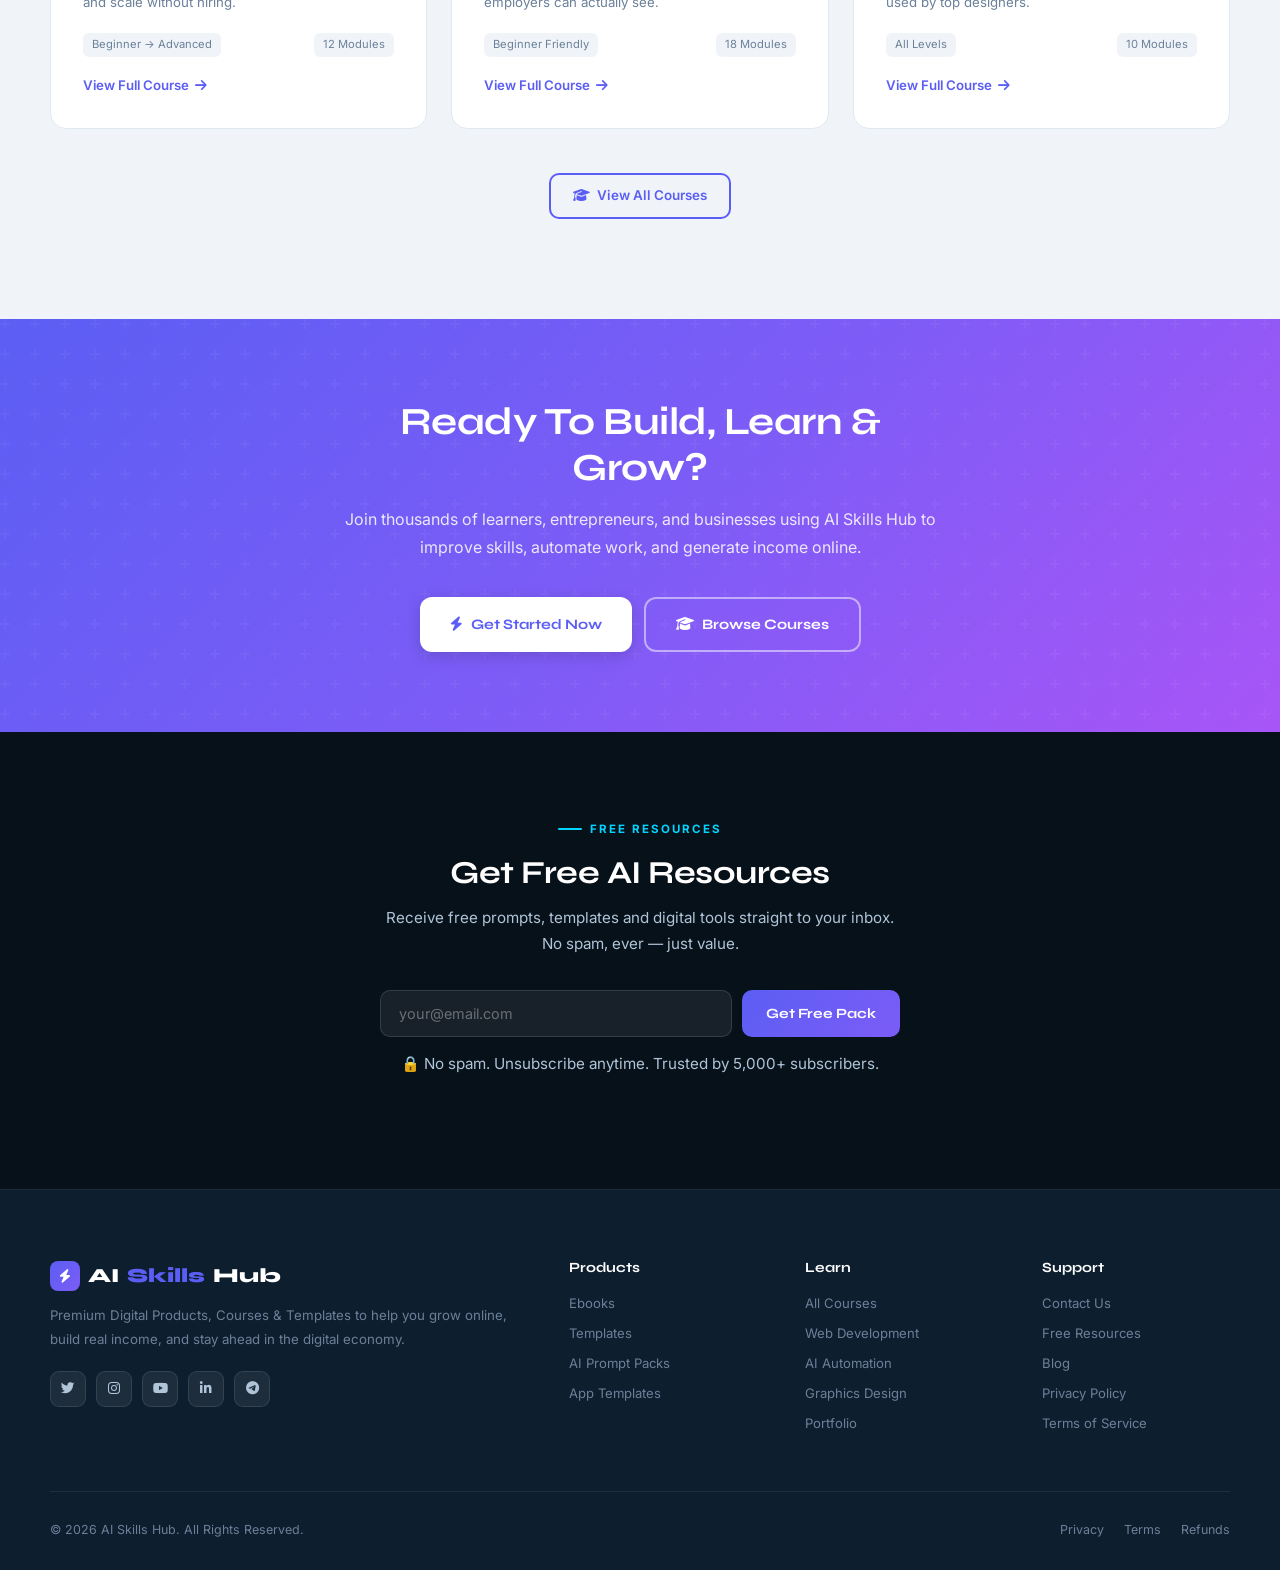
==== commit ffa8b4d4: "Update print statement from 'Hello' to 'Goodbye'" ====
--- a/digital/index.html
+++ b/digital/index.html
@@ -35,7 +35,6 @@
 *,*::before,*::after{margin:0;padding:0;box-sizing:border-box;}
 html{scroll-behavior:smooth;}
 body{font-family:'Inter',sans-serif;background:var(--paper);color:var(--ink);overflow-x:hidden;line-height:1.6;}
-body.menu-open{overflow:hidden;}
 a{text-decoration:none;color:inherit;}
 img{max-width:100%;display:block;}
 ul{list-style:none;}
@@ -49,9 +48,9 @@
 }
 .announcement a{color:#fff;text-decoration:underline;margin-left:8px;}
 
-/* ─── NAV ─── */
+/* ─── NAVBAR ─── */
 .navbar{
-  position:sticky;top:0;z-index:900;
+  position:sticky;top:0;z-index:1000;
   background:rgba(255,255,255,0.97);
   backdrop-filter:blur(16px);
   border-bottom:1px solid var(--border);
@@ -61,11 +60,12 @@
 .logo{
   font-family:'Syne',sans-serif;font-weight:800;font-size:1.22rem;
   color:var(--ink);letter-spacing:-0.5px;display:flex;align-items:center;gap:8px;
+  position:relative;z-index:1100;
 }
 .logo-icon{
   width:32px;height:32px;background:linear-gradient(135deg,var(--volt),var(--volt2));
   border-radius:8px;display:flex;align-items:center;justify-content:center;
-  font-size:0.9rem;color:#fff;
+  font-size:0.9rem;color:#fff;flex-shrink:0;
 }
 .logo span{color:var(--volt);}
 .nav-links{display:flex;gap:2px;align-items:center;}
@@ -74,226 +74,130 @@
   font-weight:500;color:var(--slate);transition:var(--transition);
 }
 .nav-links li a:hover{background:var(--paper);color:var(--volt);}
-.nav-right{display:flex;align-items:center;gap:10px;}
+.nav-right{display:flex;align-items:center;gap:10px;position:relative;z-index:1100;}
+
+/* ─── BUTTONS ─── */
 .btn-primary{
   background:linear-gradient(135deg,var(--volt),var(--volt2));color:#fff;
-  padding:10px 22px;border-radius:10px;
-  font-size:0.84rem;font-weight:600;
-  transition:var(--transition);white-space:nowrap;
-  border:none;cursor:pointer;display:inline-flex;align-items:center;gap:7px;
+  padding:10px 22px;border-radius:10px;font-size:0.84rem;font-weight:600;
+  transition:var(--transition);white-space:nowrap;border:none;cursor:pointer;
+  display:inline-flex;align-items:center;gap:7px;
   box-shadow:0 4px 16px rgba(91,94,244,0.25);
 }
 .btn-primary:hover{transform:translateY(-2px);box-shadow:0 8px 24px rgba(91,94,244,0.4);}
 .btn-secondary{
-  background:transparent;color:var(--volt);
-  padding:10px 22px;border-radius:10px;
-  font-size:0.84rem;font-weight:600;
-  border:2px solid var(--volt);transition:var(--transition);
+  background:transparent;color:var(--volt);padding:10px 22px;border-radius:10px;
+  font-size:0.84rem;font-weight:600;border:2px solid var(--volt);transition:var(--transition);
   display:inline-flex;align-items:center;gap:7px;cursor:pointer;
 }
 .btn-secondary:hover{background:var(--volt);color:#fff;box-shadow:0 4px 16px rgba(91,94,244,0.25);}
 .btn-ghost{
-  background:transparent;color:var(--slate);
-  padding:10px 22px;border-radius:10px;
-  font-size:0.84rem;font-weight:600;
-  border:2px solid var(--border);transition:var(--transition);
+  background:transparent;color:var(--slate);padding:10px 22px;border-radius:10px;
+  font-size:0.84rem;font-weight:600;border:2px solid var(--border);transition:var(--transition);
   display:inline-flex;align-items:center;gap:7px;cursor:pointer;
 }
 .btn-ghost:hover{border-color:var(--volt);color:var(--volt);}
 .btn-amber{
-  background:var(--amber);color:#fff;
-  padding:10px 22px;border-radius:10px;
-  font-size:0.84rem;font-weight:700;
-  transition:var(--transition);display:inline-flex;align-items:center;gap:7px;
-  border:none;cursor:pointer;
+  background:var(--amber);color:#fff;padding:10px 22px;border-radius:10px;
+  font-size:0.84rem;font-weight:700;transition:var(--transition);
+  display:inline-flex;align-items:center;gap:7px;border:none;cursor:pointer;
 }
 .btn-amber:hover{background:#d97706;transform:translateY(-2px);}
-.menu-toggle{display:none;background:none;border:none;color:var(--ink);font-size:1.4rem;cursor:pointer;padding:4px;}
-
-
-/* ═══════════════════════════════════════════════════════════════
-   TICKER (sliding marquee)
-═══════════════════════════════════════════════════════════════ */
-.ticker-wrap {
-  background: rgba(124, 58, 237, 0.12);
-  border-bottom: 1px solid rgba(124, 58, 237, 0.25);
-  padding: 10px 0;
-  overflow: hidden;
-  white-space: nowrap;
-}
-
-.ticker-track {
-  display: inline-flex;
-  animation: ticker 30s linear infinite;
-}
-
-@keyframes ticker {
-  from { transform: translateX(0); }
-  to   { transform: translateX(-50%); }
-}
-
-.ticker-track:hover { animation-play-state: paused; }
-
-.ticker-item {
-  display: inline-flex;
-  align-items: center;
-  gap: 10px;
-  padding: 0 32px;
-  font-size: 0.75rem;
-  font-weight: 600;
-  color: var(--violet-lt);
-  letter-spacing: 0.04em;
-  text-transform: uppercase;
-  font-family: var(--f-mono);
-}
-
-.ticker-sep {
-  color: rgba(124, 58, 237, 0.5);
-  font-size: 1rem;
-}
-* ════════════════════════════════════════════
-   TABLET  769 – 1024 px
-════════════════════════════════════════════ */
-@media(min-width:769px) and (max-width:1024px){
-  .navbar{padding:0 32px;}
-  .hero{padding:80px 32px 60px;gap:40px;min-height:auto;}
-  .stats-bar{padding:36px 32px;}
-  .stat-item{padding:0 32px;}
-  .footer-grid{grid-template-columns:1fr 1fr;gap:32px;}
-  footer{padding:56px 32px 28px;}
-}
-
-/* ════════════════════════════════════════════
-   MOBILE  ≤ 768 px
-════════════════════════════════════════════ */
-@media(max-width:768px){
-
-  /* ── Announcement ── */
-  .announcement{font-size:0.75rem;padding:9px 16px;}
-
-  /* ── Navbar ── */
-  .navbar{
-    padding:0 20px;height:62px;
-    position:sticky;top:0;z-index:1000;
-  }
-
-  /* Hide desktop links */
-  .nav-links{display:none !important;}
-
-  /* Hide desktop CTA button */
-  .nav-right .btn-primary{display:none;}
-
-  /* Show hamburger */
-  .menu-toggle{display:flex !important;align-items:center;justify-content:center;}
-
-  /* ── MOBILE DRAWER ── */
-  .mobile-drawer{
-    display:block;
-    position:fixed;
-    top:0;
-    left:0;
-    width:100%;
-    height:100%;
-    z-index:999;
-
-    /* Invisible + off-screen by default */
-    visibility:hidden;
-    pointer-events:none;
-  }
-
-  /* Backdrop overlay */
-  .mobile-drawer::before{
-    content:'';
-    position:absolute;inset:0;
-    background:rgba(7,17,26,0.6);
-    backdrop-filter:blur(4px);
-    opacity:0;
-    transition:opacity 0.28s ease;
-  }
-
-  /* Slide-in panel */
-  .drawer-panel{
-    position:absolute;
-    top:0;right:0;
-    width:82%;max-width:320px;
-    height:100%;
-    background:#fff;
-    box-shadow:-8px 0 48px rgba(7,17,26,0.25);
-    transform:translateX(100%);
-    transition:transform 0.32s cubic-bezier(0.4,0,0.2,1);
-    overflow-y:auto;
-    display:flex;flex-direction:column;
-  }
-
-  /* OPEN STATE */
-  .mobile-drawer.is-open{
-    visibility:visible;
-    pointer-events:auto;
-  }
-  .mobile-drawer.is-open::before{opacity:1;}
-  .mobile-drawer.is-open .drawer-panel{transform:translateX(0);}
-
-  /* Drawer header */
-  .drawer-header{
-    display:flex;align-items:center;justify-content:space-between;
-    padding:18px 24px;border-bottom:1px solid var(--border);
-    position:sticky;top:0;background:#fff;z-index:1;
-  }
-  .drawer-logo{
-    font-family:'Syne',sans-serif;font-weight:800;font-size:1.05rem;
-    color:var(--ink);display:flex;align-items:center;gap:8px;
-  }
-  .drawer-logo .logo-icon{
-    width:28px;height:28px;background:linear-gradient(135deg,var(--volt),var(--volt2));
-    border-radius:7px;display:flex;align-items:center;justify-content:center;
-    font-size:0.75rem;color:#fff;
-  }
-  .drawer-logo span{color:var(--volt);}
-  .drawer-close{
-    background:none;border:none;cursor:pointer;
-    color:var(--mid);font-size:1.2rem;padding:6px;
-    border-radius:8px;transition:var(--transition);
-    display:flex;align-items:center;justify-content:center;
-  }
-  .drawer-close:hover{background:var(--paper);color:var(--ink);}
-
-  /* Drawer links */
-  .drawer-nav{
-    padding:16px 16px;display:flex;flex-direction:column;gap:4px;flex:1;
-  }
-  .drawer-nav a{
-    display:flex;align-items:center;gap:12px;
-    padding:13px 16px;border-radius:10px;
-    font-size:0.95rem;font-weight:600;color:var(--slate);
-    transition:var(--transition);border:1px solid transparent;
-  }
-  .drawer-nav a i{
-    width:20px;text-align:center;
-    font-size:0.9rem;color:var(--volt);
-  }
-  .drawer-nav a:hover,
-  .drawer-nav a.active{
-    background:rgba(91,94,244,0.07);
-    border-color:rgba(91,94,244,0.15);
-    color:var(--volt);
-  }
-
-  /* Divider */
-  .drawer-divider{
-    height:1px;background:var(--border);margin:8px 16px;
-  }
-
-  /* Drawer CTA */
-  .drawer-cta{padding:16px 16px 24px;}
-  .drawer-cta a{
-    display:flex;align-items:center;justify-content:center;gap:8px;
-    width:100%;padding:13px 20px;border-radius:12px;
-    font-size:0.9rem;font-weight:700;font-family:'Syne',sans-serif;
-    background:linear-gradient(135deg,var(--volt),var(--volt2));
-    color:#fff;box-shadow:0 4px 16px rgba(91,94,244,0.3);
-    transition:var(--transition);
-  }
-  .drawer-cta a:hover{transform:translateY(-2px);box-shadow:0 8px 24px rgba(91,94,244,0.45);}
+
+/* ─── HAMBURGER (hidden on desktop) ─── */
+.menu-toggle{
+  display:none;
+  background:none;border:none;color:var(--ink);
+  font-size:1.4rem;cursor:pointer;padding:6px;
+  align-items:center;justify-content:center;
+}
+
+/* ─── MOBILE DRAWER (hidden on desktop) ─── */
+.mobile-drawer{
+  display:none; /* <-- off on desktop, switched on inside media query */
+  position:fixed;
+  top:0;left:0;width:100%;height:100%;
+  z-index:999;
+  visibility:hidden;
+  pointer-events:none;
+}
+.mobile-drawer::before{
+  content:'';position:absolute;inset:0;
+  background:rgba(7,17,26,0.6);backdrop-filter:blur(4px);
+  opacity:0;transition:opacity 0.28s ease;
+}
+.drawer-panel{
+  position:absolute;top:0;right:0;
+  width:82%;max-width:320px;height:100%;
+  background:#fff;
+  box-shadow:-8px 0 48px rgba(7,17,26,0.25);
+  transform:translateX(100%);
+  transition:transform 0.32s cubic-bezier(0.4,0,0.2,1);
+  overflow-y:auto;display:flex;flex-direction:column;
+}
+.mobile-drawer.is-open{visibility:visible;pointer-events:auto;}
+.mobile-drawer.is-open::before{opacity:1;}
+.mobile-drawer.is-open .drawer-panel{transform:translateX(0);}
+
+.drawer-header{
+  display:flex;align-items:center;justify-content:space-between;
+  padding:18px 24px;border-bottom:1px solid var(--border);
+  position:sticky;top:0;background:#fff;z-index:1;
+}
+.drawer-logo{
+  font-family:'Syne',sans-serif;font-weight:800;font-size:1.05rem;
+  color:var(--ink);display:flex;align-items:center;gap:8px;
+}
+.drawer-logo .logo-icon{
+  width:28px;height:28px;background:linear-gradient(135deg,var(--volt),var(--volt2));
+  border-radius:7px;display:flex;align-items:center;justify-content:center;
+  font-size:0.75rem;color:#fff;
+}
+.drawer-logo span{color:var(--volt);}
+.drawer-close{
+  background:none;border:none;cursor:pointer;color:var(--mid);
+  font-size:1.2rem;padding:6px;border-radius:8px;transition:var(--transition);
+  display:flex;align-items:center;justify-content:center;
+}
+.drawer-close:hover{background:var(--paper);color:var(--ink);}
+.drawer-nav{padding:16px;display:flex;flex-direction:column;gap:4px;flex:1;}
+.drawer-nav a{
+  display:flex;align-items:center;gap:12px;
+  padding:13px 16px;border-radius:10px;
+  font-size:0.95rem;font-weight:600;color:var(--slate);
+  transition:var(--transition);border:1px solid transparent;
+}
+.drawer-nav a i{width:20px;text-align:center;font-size:0.9rem;color:var(--volt);}
+.drawer-nav a:hover,.drawer-nav a.active{
+  background:rgba(91,94,244,0.07);
+  border-color:rgba(91,94,244,0.15);color:var(--volt);
+}
+.drawer-divider{height:1px;background:var(--border);margin:8px 16px;}
+.drawer-cta{padding:16px 16px 24px;}
+.drawer-cta a{
+  display:flex;align-items:center;justify-content:center;gap:8px;
+  width:100%;padding:13px 20px;border-radius:12px;
+  font-size:0.9rem;font-weight:700;font-family:'Syne',sans-serif;
+  background:linear-gradient(135deg,var(--volt),var(--volt2));
+  color:#fff;box-shadow:0 4px 16px rgba(91,94,244,0.3);transition:var(--transition);
+}
+.drawer-cta a:hover{transform:translateY(-2px);box-shadow:0 8px 24px rgba(91,94,244,0.45);}
+
+/* ─── TICKER ─── */
+.ticker-wrap{
+  background:rgba(124,58,237,0.12);
+  border-bottom:1px solid rgba(124,58,237,0.25);
+  padding:10px 0;overflow:hidden;white-space:nowrap;
+}
+.ticker-track{display:inline-flex;animation:ticker 30s linear infinite;}
+@keyframes ticker{from{transform:translateX(0);}to{transform:translateX(-50%);}}
+.ticker-track:hover{animation-play-state:paused;}
+.ticker-item{
+  display:inline-flex;align-items:center;gap:10px;padding:0 32px;
+  font-size:0.75rem;font-weight:600;color:#7c3aed;
+  letter-spacing:0.04em;text-transform:uppercase;
+}
+.ticker-sep{color:rgba(124,58,237,0.5);font-size:1rem;}
 
 /* ─── HERO ─── */
 .hero{
@@ -301,8 +205,7 @@
   position:relative;overflow:hidden;
   padding:100px 48px 80px;
   display:grid;grid-template-columns:1fr 1fr;
-  align-items:center;gap:60px;
-  min-height:90vh;
+  align-items:center;gap:60px;min-height:90vh;
 }
 .hero::before{
   content:'';position:absolute;top:-200px;right:-200px;
@@ -319,8 +222,7 @@
 .hero-content{position:relative;z-index:2;}
 .hero-eyebrow{
   display:inline-flex;align-items:center;gap:8px;
-  background:rgba(91,94,244,0.18);
-  border:1px solid rgba(91,94,244,0.35);
+  background:rgba(91,94,244,0.18);border:1px solid rgba(91,94,244,0.35);
   color:var(--cyan);font-size:0.72rem;font-weight:700;
   letter-spacing:1.8px;text-transform:uppercase;
   padding:7px 16px;border-radius:30px;margin-bottom:22px;
@@ -328,8 +230,7 @@
 .dot{width:6px;height:6px;background:var(--green);border-radius:50%;animation:pulse 2s infinite;flex-shrink:0;}
 @keyframes pulse{0%,100%{opacity:1;transform:scale(1);}50%{opacity:0.5;transform:scale(1.5);}}
 .hero h1{
-  font-size:clamp(2.4rem,4.5vw,3.8rem);
-  font-weight:800;color:#fff;
+  font-size:clamp(2.4rem,4.5vw,3.8rem);font-weight:800;color:#fff;
   letter-spacing:-1.5px;margin-bottom:22px;line-height:1.1;
 }
 .hero h1 em{
@@ -337,60 +238,42 @@
   background:linear-gradient(135deg,var(--cyan),var(--volt2));
   -webkit-background-clip:text;-webkit-text-fill-color:transparent;background-clip:text;
 }
-.hero-sub{
-  font-size:1.05rem;color:rgba(176,196,216,0.9);
-  max-width:540px;line-height:1.8;margin-bottom:20px;
-}
+.hero-sub{font-size:1.05rem;color:rgba(176,196,216,0.9);max-width:540px;line-height:1.8;margin-bottom:20px;}
 .hero-sub strong{color:#fff;font-weight:600;}
-.hero-feature-list{
-  display:flex;flex-wrap:wrap;gap:10px;margin-bottom:36px;
-}
+.hero-feature-list{display:flex;flex-wrap:wrap;gap:10px;margin-bottom:36px;}
 .hero-feature-list .chip{
   display:flex;align-items:center;gap:6px;
-  background:rgba(255,255,255,0.07);
-  border:1px solid rgba(255,255,255,0.12);
-  color:rgba(255,255,255,0.8);
-  font-size:0.78rem;font-weight:500;
+  background:rgba(255,255,255,0.07);border:1px solid rgba(255,255,255,0.12);
+  color:rgba(255,255,255,0.8);font-size:0.78rem;font-weight:500;
   padding:6px 13px;border-radius:20px;
 }
 .hero-feature-list .chip i{color:var(--green);font-size:0.7rem;}
 .hero-buttons{display:flex;gap:12px;flex-wrap:wrap;}
 .btn-hero-primary{
   background:linear-gradient(135deg,var(--volt),var(--volt2));color:#fff;
-  padding:14px 28px;border-radius:12px;
-  font-size:0.9rem;font-weight:700;
-  transition:var(--transition);
-  border:none;cursor:pointer;display:inline-flex;align-items:center;gap:8px;
-  box-shadow:0 6px 24px rgba(91,94,244,0.35);
-  font-family:'Syne',sans-serif;
+  padding:14px 28px;border-radius:12px;font-size:0.9rem;font-weight:700;
+  transition:var(--transition);border:none;cursor:pointer;
+  display:inline-flex;align-items:center;gap:8px;
+  box-shadow:0 6px 24px rgba(91,94,244,0.35);font-family:'Syne',sans-serif;
 }
 .btn-hero-primary:hover{transform:translateY(-3px);box-shadow:0 12px 32px rgba(91,94,244,0.5);}
 .btn-hero-secondary{
   background:rgba(255,255,255,0.08);color:#fff;
-  padding:14px 28px;border-radius:12px;
-  font-size:0.9rem;font-weight:600;
+  padding:14px 28px;border-radius:12px;font-size:0.9rem;font-weight:600;
   border:2px solid rgba(255,255,255,0.2);transition:var(--transition);
-  display:inline-flex;align-items:center;gap:8px;cursor:pointer;
-  font-family:'Syne',sans-serif;
+  display:inline-flex;align-items:center;gap:8px;cursor:pointer;font-family:'Syne',sans-serif;
 }
 .btn-hero-secondary:hover{background:rgba(255,255,255,0.15);border-color:rgba(255,255,255,0.4);}
 
 /* HERO VISUAL */
 .hero-visual{position:relative;z-index:2;display:flex;justify-content:center;}
-.hero-card-wrap{
-  position:relative;width:100%;max-width:480px;
-}
+.hero-card-wrap{position:relative;width:100%;max-width:480px;}
 .hero-img-wrap{
   border-radius:24px;overflow:hidden;
   background:linear-gradient(135deg,var(--volt),var(--volt2));
-  padding:3px;
-  box-shadow:0 30px 80px rgba(0,0,0,0.45);
-}
-.hero-img-wrap img{
-  border-radius:22px;width:100%;display:block;
-}
-
-
+  padding:3px;box-shadow:0 30px 80px rgba(0,0,0,0.45);
+}
+.hero-img-wrap img{border-radius:22px;width:100%;display:block;}
 .float-badge{
   position:absolute;background:#fff;border-radius:14px;
   padding:12px 16px;box-shadow:0 8px 32px rgba(0,0,0,0.25);
@@ -407,15 +290,11 @@
 
 /* ─── STATS BAR ─── */
 .stats-bar{
-  background:var(--ink);
-  padding:40px 48px;
+  background:var(--ink);padding:40px 48px;
   display:flex;justify-content:center;gap:0;flex-wrap:wrap;
   border-top:1px solid rgba(255,255,255,0.06);
 }
-.stat-item{
-  text-align:center;padding:0 48px;
-  border-right:1px solid rgba(255,255,255,0.08);
-}
+.stat-item{text-align:center;padding:0 48px;border-right:1px solid rgba(255,255,255,0.08);}
 .stat-item:last-child{border-right:none;}
 .stat-item h2{font-size:2.4rem;font-weight:800;color:#fff;font-family:'Syne',sans-serif;letter-spacing:-1px;}
 .stat-item h2 span{
@@ -425,43 +304,31 @@
 .stat-item p{font-size:0.75rem;color:var(--fog);text-transform:uppercase;letter-spacing:2px;margin-top:6px;font-weight:500;}
 
 /* ─── WHAT WE OFFER ─── */
-.offer-section{
-  background:#fff;
-  padding:100px 48px;
-}
+.offer-section{background:#fff;padding:100px 48px;}
 .offer-inner{max-width:var(--max-w);margin:0 auto;}
 .section-eyebrow{
   display:inline-flex;align-items:center;gap:8px;
   font-size:0.72rem;font-weight:700;letter-spacing:2px;
   text-transform:uppercase;color:var(--volt);margin-bottom:16px;
 }
-.section-eyebrow::before{
-  content:'';width:24px;height:2px;background:var(--volt);border-radius:2px;
-}
-.offer-header{
-  display:grid;grid-template-columns:1fr 1fr;gap:60px;align-items:end;
-  margin-bottom:64px;
-}
+.section-eyebrow::before{content:'';width:24px;height:2px;background:var(--volt);border-radius:2px;}
+.offer-header{display:grid;grid-template-columns:1fr 1fr;gap:60px;align-items:end;margin-bottom:64px;}
 .offer-header h2{font-size:clamp(1.8rem,3vw,2.6rem);color:var(--ink);letter-spacing:-0.5px;}
 .offer-header p{font-size:0.97rem;color:var(--mid);line-height:1.8;}
 .offer-checks{display:flex;flex-direction:column;gap:10px;margin-top:24px;}
 .offer-check{display:flex;align-items:center;gap:10px;font-size:0.88rem;color:var(--slate);font-weight:500;}
 .offer-check i{color:var(--green);width:18px;text-align:center;}
-.offer-chips-grid{
-  display:grid;grid-template-columns:repeat(3,1fr);gap:16px;margin-bottom:40px;
-}
+.offer-chips-grid{display:grid;grid-template-columns:repeat(3,1fr);gap:16px;margin-bottom:40px;}
 .offer-chip{
   background:var(--paper);border:1px solid var(--border);
   border-radius:var(--radius-sm);padding:20px;
-  display:flex;align-items:center;gap:14px;
-  transition:var(--transition);
+  display:flex;align-items:center;gap:14px;transition:var(--transition);
 }
 .offer-chip:hover{border-color:rgba(91,94,244,0.3);transform:translateX(4px);}
 .offer-chip-icon{
   width:42px;height:42px;border-radius:10px;flex-shrink:0;
   background:linear-gradient(135deg,rgba(91,94,244,0.12),rgba(124,92,246,0.06));
-  display:flex;align-items:center;justify-content:center;
-  font-size:1.1rem;color:var(--volt);
+  display:flex;align-items:center;justify-content:center;font-size:1.1rem;color:var(--volt);
 }
 .offer-chip h4{font-size:0.88rem;color:var(--ink);font-weight:700;margin-bottom:3px;}
 .offer-chip p{font-size:0.76rem;color:var(--mid);line-height:1.5;}
@@ -473,11 +340,7 @@
 .section-header{margin-bottom:56px;}
 .section-header h2{font-size:clamp(1.8rem,3vw,2.4rem);color:var(--ink);margin-bottom:12px;letter-spacing:-0.5px;}
 .section-header p{font-size:0.97rem;color:var(--mid);max-width:600px;line-height:1.8;}
-.services-grid{
-  display:grid;
-  grid-template-columns:repeat(2,1fr);
-  gap:24px;
-}
+.services-grid{display:grid;grid-template-columns:repeat(2,1fr);gap:24px;}
 .service-card{
   background:#fff;border:1px solid var(--border);
   border-radius:var(--radius);padding:36px 32px;
@@ -499,25 +362,16 @@
 .service-card h3{font-size:1.1rem;color:var(--ink);margin-bottom:8px;font-weight:700;}
 .service-card .service-desc{font-size:0.85rem;color:var(--mid);line-height:1.7;margin-bottom:18px;}
 .service-list{display:flex;flex-direction:column;gap:6px;margin-bottom:22px;}
-.service-list li{
-  font-size:0.81rem;color:var(--slate);
-  display:flex;align-items:flex-start;gap:9px;line-height:1.5;
-}
-.service-list li::before{
-  content:'→';color:var(--volt);font-size:0.72rem;margin-top:3px;flex-shrink:0;font-weight:700;
-}
+.service-list li{font-size:0.81rem;color:var(--slate);display:flex;align-items:flex-start;gap:9px;line-height:1.5;}
+.service-list li::before{content:'→';color:var(--volt);font-size:0.72rem;margin-top:3px;flex-shrink:0;font-weight:700;}
 .service-note{
-  font-size:0.8rem;color:var(--mid);line-height:1.65;
-  margin-bottom:22px;padding:12px 16px;
-  background:rgba(91,94,244,0.05);border-radius:var(--radius-sm);
-  border-left:3px solid var(--volt);
+  font-size:0.8rem;color:var(--mid);line-height:1.65;margin-bottom:22px;
+  padding:12px 16px;background:rgba(91,94,244,0.05);
+  border-radius:var(--radius-sm);border-left:3px solid var(--volt);
 }
 .service-note i{margin-right:6px;}
 .service-btns{display:flex;gap:8px;flex-wrap:wrap;}
-.btn-sm{
-  padding:9px 18px;border-radius:9px;font-size:0.79rem;font-weight:600;
-  transition:var(--transition);cursor:pointer;border:none;display:inline-flex;align-items:center;gap:6px;
-}
+.btn-sm{padding:9px 18px;border-radius:9px;font-size:0.79rem;font-weight:600;transition:var(--transition);cursor:pointer;border:none;display:inline-flex;align-items:center;gap:6px;}
 .btn-sm-solid{background:var(--volt);color:#fff;}
 .btn-sm-solid:hover{background:var(--volt2);}
 .btn-sm-outline{background:transparent;border:1.5px solid var(--volt);color:var(--volt);}
@@ -526,32 +380,23 @@
 .btn-sm-amber:hover{background:#d97706;}
 
 /* ─── WHY CHOOSE US ─── */
-.why-section{
-  background:linear-gradient(160deg,var(--ink),var(--ink2));
-  padding:100px 48px;
-}
+.why-section{background:linear-gradient(160deg,var(--ink),var(--ink2));padding:100px 48px;}
 .why-inner{max-width:var(--max-w);margin:0 auto;}
 .why-header{text-align:center;margin-bottom:56px;}
 .why-header .section-eyebrow{color:var(--cyan);}
 .why-header .section-eyebrow::before{background:var(--cyan);}
 .why-header h2{font-size:clamp(1.8rem,3vw,2.4rem);color:#fff;margin-bottom:14px;letter-spacing:-0.5px;}
 .why-header p{font-size:0.97rem;color:var(--fog);max-width:560px;margin:0 auto;line-height:1.8;}
-.why-grid{
-  display:grid;grid-template-columns:repeat(4,1fr);gap:20px;
-}
+.why-grid{display:grid;grid-template-columns:repeat(4,1fr);gap:20px;}
 .why-card{
-  background:rgba(255,255,255,0.06);
-  border:1px solid rgba(255,255,255,0.1);
-  border-radius:var(--radius);padding:28px 24px;
-  text-align:center;
-  transition:var(--transition);
+  background:rgba(255,255,255,0.06);border:1px solid rgba(255,255,255,0.1);
+  border-radius:var(--radius);padding:28px 24px;text-align:center;transition:var(--transition);
 }
 .why-card:hover{background:rgba(255,255,255,0.1);transform:translateY(-4px);}
 .why-icon{
   width:52px;height:52px;border-radius:12px;margin:0 auto 16px;
   background:linear-gradient(135deg,rgba(91,94,244,0.3),rgba(0,212,255,0.2));
-  display:flex;align-items:center;justify-content:center;
-  font-size:1.3rem;color:var(--cyan);
+  display:flex;align-items:center;justify-content:center;font-size:1.3rem;color:var(--cyan);
 }
 .why-card h4{font-size:0.9rem;color:#fff;font-weight:700;margin-bottom:8px;}
 .why-card p{font-size:0.78rem;color:var(--fog);line-height:1.65;}
@@ -565,21 +410,14 @@
   border:1.5px solid var(--border);background:transparent;color:var(--mid);
   cursor:pointer;transition:var(--transition);
 }
-.tab-btn.active,.tab-btn:hover{
-  background:var(--volt);color:#fff;border-color:var(--volt);
-}
-.product-grid{
-  display:grid;grid-template-columns:repeat(3,1fr);gap:24px;
-}
+.tab-btn.active,.tab-btn:hover{background:var(--volt);color:#fff;border-color:var(--volt);}
+.product-grid{display:grid;grid-template-columns:repeat(3,1fr);gap:24px;}
 .product-card{
   background:var(--paper);border:1px solid var(--border);
-  border-radius:var(--radius);overflow:hidden;
-  transition:var(--transition);
+  border-radius:var(--radius);overflow:hidden;transition:var(--transition);
 }
 .product-card:hover{transform:translateY(-6px);box-shadow:var(--shadow-hover);border-color:rgba(91,94,244,0.25);}
-.product-thumb{
-  height:180px;display:flex;align-items:center;justify-content:center;position:relative;overflow:hidden;
-}
+.product-thumb{height:180px;display:flex;align-items:center;justify-content:center;position:relative;overflow:hidden;}
 .product-thumb.t1{background:linear-gradient(135deg,#0f2238,#1a3a5c);}
 .product-thumb.t2{background:linear-gradient(135deg,#1a0f38,#3a1a5c);}
 .product-thumb.t3{background:linear-gradient(135deg,#0f3828,#1a5c3a);}
@@ -614,9 +452,7 @@
 /* ─── COURSES ─── */
 .courses-section{background:var(--paper);padding:100px 48px;}
 .courses-inner{max-width:var(--max-w);margin:0 auto;}
-.course-grid{
-  display:grid;grid-template-columns:repeat(3,1fr);gap:24px;
-}
+.course-grid{display:grid;grid-template-columns:repeat(3,1fr);gap:24px;}
 .course-card{
   background:#fff;border:1px solid var(--border);
   border-radius:var(--radius);padding:32px;transition:var(--transition);
@@ -632,10 +468,7 @@
 .course-card p{font-size:0.83rem;color:var(--mid);line-height:1.7;margin-bottom:20px;flex:1;}
 .course-meta{display:flex;align-items:center;justify-content:space-between;margin-bottom:18px;}
 .course-tag{font-size:0.7rem;color:var(--mid);background:var(--paper);border-radius:6px;padding:3px 9px;}
-.course-card a{
-  display:flex;align-items:center;gap:6px;
-  font-size:0.83rem;color:var(--volt);font-weight:600;transition:var(--transition);
-}
+.course-card a{display:flex;align-items:center;gap:6px;font-size:0.83rem;color:var(--volt);font-weight:600;transition:var(--transition);}
 .course-card a:hover{gap:10px;}
 
 /* ─── CTA BANNER ─── */
@@ -652,42 +485,31 @@
 .cta-banner p{font-size:1rem;color:rgba(255,255,255,0.85);margin-bottom:36px;line-height:1.75;}
 .cta-banner-btns{display:flex;gap:12px;justify-content:center;flex-wrap:wrap;}
 .btn-white{
-  background:#fff;color:var(--volt);
-  padding:14px 30px;border-radius:12px;
-  font-size:0.9rem;font-weight:700;
-  transition:var(--transition);border:none;cursor:pointer;
-  display:inline-flex;align-items:center;gap:8px;
-  font-family:'Syne',sans-serif;
+  background:#fff;color:var(--volt);padding:14px 30px;border-radius:12px;
+  font-size:0.9rem;font-weight:700;transition:var(--transition);border:none;cursor:pointer;
+  display:inline-flex;align-items:center;gap:8px;font-family:'Syne',sans-serif;
   box-shadow:0 4px 16px rgba(0,0,0,0.15);
 }
 .btn-white:hover{transform:translateY(-2px);box-shadow:0 8px 24px rgba(0,0,0,0.25);}
 .btn-white-outline{
-  background:transparent;color:#fff;
-  padding:14px 30px;border-radius:12px;
-  font-size:0.9rem;font-weight:700;
-  border:2px solid rgba(255,255,255,0.5);
+  background:transparent;color:#fff;padding:14px 30px;border-radius:12px;
+  font-size:0.9rem;font-weight:700;border:2px solid rgba(255,255,255,0.5);
   transition:var(--transition);cursor:pointer;
-  display:inline-flex;align-items:center;gap:8px;
-  font-family:'Syne',sans-serif;
+  display:inline-flex;align-items:center;gap:8px;font-family:'Syne',sans-serif;
 }
 .btn-white-outline:hover{background:rgba(255,255,255,0.15);border-color:#fff;}
 
 /* ─── NEWSLETTER ─── */
-.newsletter{
-  background:var(--ink);
-  padding:80px 48px;text-align:center;
-}
+.newsletter{background:var(--ink);padding:80px 48px;text-align:center;}
 .newsletter-inner{max-width:520px;margin:0 auto;}
 .newsletter .section-eyebrow{color:var(--cyan);}
 .newsletter .section-eyebrow::before{background:var(--cyan);}
 .newsletter h2{font-size:clamp(1.6rem,2.5vw,2.2rem);color:#fff;margin-bottom:12px;letter-spacing:-0.5px;}
 .newsletter p{font-size:0.95rem;color:var(--fog);margin-bottom:32px;line-height:1.75;}
-.newsletter-form{
-  display:flex;gap:10px;
-}
+.newsletter-form{display:flex;gap:10px;}
 .newsletter-form input{
-  flex:1;padding:14px 18px;
-  border-radius:10px;border:1px solid rgba(255,255,255,0.12);
+  flex:1;padding:14px 18px;border-radius:10px;
+  border:1px solid rgba(255,255,255,0.12);
   font-family:'Inter',sans-serif;font-size:0.9rem;
   background:rgba(255,255,255,0.07);color:#fff;outline:none;
 }
@@ -705,10 +527,7 @@
 /* ─── FOOTER ─── */
 footer{background:var(--ink2);padding:70px 48px 30px;border-top:1px solid rgba(255,255,255,0.06);}
 .footer-inner{max-width:var(--max-w);margin:0 auto;}
-.footer-grid{
-  display:grid;grid-template-columns:2.5fr 1fr 1fr 1fr;
-  gap:48px;margin-bottom:48px;
-}
+.footer-grid{display:grid;grid-template-columns:2.5fr 1fr 1fr 1fr;gap:48px;margin-bottom:48px;}
 .footer-logo{
   font-family:'Syne',sans-serif;font-weight:800;font-size:1.25rem;
   color:#fff;margin-bottom:12px;display:flex;align-items:center;gap:8px;
@@ -725,10 +544,7 @@
 }
 .social-btn:hover{background:var(--volt);border-color:var(--volt);color:#fff;}
 .footer-col h4{font-family:'Syne',sans-serif;font-size:0.88rem;color:#fff;margin-bottom:16px;font-weight:700;}
-.footer-col a{
-  display:block;font-size:0.82rem;color:var(--mid);
-  margin-bottom:9px;transition:var(--transition);
-}
+.footer-col a{display:block;font-size:0.82rem;color:var(--mid);margin-bottom:9px;transition:var(--transition);}
 .footer-col a:hover{color:var(--volt);}
 .footer-bottom{
   display:flex;align-items:center;justify-content:space-between;flex-wrap:wrap;gap:12px;
@@ -739,7 +555,9 @@
 .footer-legal a{font-size:0.78rem;color:var(--mid);transition:var(--transition);}
 .footer-legal a:hover{color:var(--volt);}
 
-/* ─── TABLET (769 – 1024px) ─── */
+/* ══════════════════════════════════════════
+   TABLET  769 – 1024 px
+══════════════════════════════════════════ */
 @media(min-width:769px) and (max-width:1024px){
   .navbar{padding:0 32px;}
   .hero{padding:80px 32px 60px;gap:40px;min-height:auto;}
@@ -760,29 +578,27 @@
   .hero-img-wrap img{border-radius:20px;}
 }
 
-/* ─── MOBILE (≤ 768px) ─── */
+/* ══════════════════════════════════════════
+   MOBILE  ≤ 768 px
+══════════════════════════════════════════ */
 @media(max-width:768px){
   .announcement{font-size:0.75rem;padding:9px 16px;}
   .navbar{padding:0 20px;height:62px;}
-  .nav-links{
-    display:none;position:fixed;top:62px;left:0;right:0;bottom:0;
-    background:rgba(7,17,26,0.97);backdrop-filter:blur(16px);
-    flex-direction:column;padding:24px 20px;gap:4px;z-index:800;overflow-y:auto;
-  }
-  .nav-links.open{display:flex;}
-  .nav-links li a{
-    display:block;padding:14px 16px;font-size:0.95rem;color:rgba(255,255,255,0.85);
-    border-radius:10px;border-bottom:1px solid rgba(255,255,255,0.06);
-  }
-  .nav-links li a:hover{background:rgba(91,94,244,0.2);color:#fff;}
-  .nav-right{gap:8px;}
-  .nav-right .btn-primary{display:none;}
-  .menu-toggle{display:block;}
-
-  .hero{
-    grid-template-columns:1fr;padding:50px 20px 40px;
-    gap:36px;min-height:auto;
-  }
+
+  /* Hide desktop nav links */
+  .nav-links{display:none !important;}
+
+  /* Hide desktop Free Resources button */
+  .nav-right .btn-primary{display:none !important;}
+
+  /* Show hamburger */
+  .menu-toggle{display:flex !important;}
+
+  /* Enable the drawer on mobile */
+  .mobile-drawer{display:block;}
+
+  /* Hero */
+  .hero{grid-template-columns:1fr;padding:50px 20px 40px;gap:36px;min-height:auto;}
   .hero-visual{order:-1;}
   .hero-card-wrap{max-width:100%;}
   .float-badge.b1{bottom:-12px;left:-8px;}
@@ -795,12 +611,15 @@
   .hero-feature-list{gap:8px;}
   .hero-feature-list .chip{font-size:0.72rem;padding:5px 10px;}
   .btn-hero-primary,.btn-hero-secondary{padding:12px 20px;font-size:0.85rem;}
-
+  .hero-img-wrap img{border-radius:20px;}
+
+  /* Stats */
   .stats-bar{flex-direction:column;padding:32px 20px;gap:24px;}
   .stat-item{border-right:none;border-bottom:1px solid rgba(255,255,255,0.08);padding-bottom:24px;}
   .stat-item:last-child{border-bottom:none;padding-bottom:0;}
   .stat-item h2{font-size:2rem;}
 
+  /* Sections */
   .offer-section,.services-section,.products-section,.courses-section,.why-section,.cta-banner,.newsletter{padding:60px 20px;}
   .offer-header{grid-template-columns:1fr;gap:20px;}
   .offer-chips-grid{grid-template-columns:1fr;}
@@ -810,19 +629,23 @@
   .why-icon{width:44px;height:44px;}
   .product-grid{grid-template-columns:1fr;}
   .course-grid{grid-template-columns:1fr;}
+
+  /* Newsletter */
   .newsletter-form{flex-direction:column;}
   .newsletter-form input,.newsletter-form button{width:100%;}
+
+  /* Footer */
   .footer-grid{grid-template-columns:1fr;gap:28px;}
   footer{padding:48px 20px 24px;}
   .footer-bottom{flex-direction:column;align-items:flex-start;gap:10px;}
+
+  /* CTA */
   .section-cta{justify-content:stretch;}
   .section-cta .btn-secondary{width:100%;justify-content:center;}
-  .hero-img-wrap img{border-radius:20px;}
 }
 </style>
 </head>
 <body>
-
 
 <!-- ANNOUNCEMENT -->
 <div class="announcement">
@@ -835,8 +658,6 @@
     <div class="logo-icon"><i class="fas fa-bolt"></i></div>
     AI <span>Skills</span> Hub
   </div>
-
-  <!-- Desktop links -->
   <ul class="nav-links" id="navLinks">
     <li><a href="index.html">Home</a></li>
     <li><a href="ebooks.html">Ebooks</a></li>
@@ -846,7 +667,6 @@
     <li><a href="blog.html">Blog</a></li>
     <li><a href="contact.html">Contact</a></li>
   </ul>
-
   <div class="nav-right">
     <a href="blog.html" class="btn-primary"><i class="fas fa-gift"></i>Free Resources</a>
     <button class="menu-toggle" id="menuToggle" aria-label="Open menu" aria-expanded="false">
@@ -867,7 +687,6 @@
         <i class="fas fa-times"></i>
       </button>
     </div>
-
     <nav class="drawer-nav">
       <a href="index.html" class="active"><i class="fas fa-house"></i>Home</a>
       <a href="ebooks.html"><i class="fas fa-book-open"></i>Ebooks</a>
@@ -877,95 +696,87 @@
       <a href="blog.html"><i class="fas fa-pen-nib"></i>Blog</a>
       <a href="contact.html"><i class="fas fa-envelope"></i>Contact</a>
     </nav>
-
     <div class="drawer-divider"></div>
-
     <div class="drawer-cta">
       <a href="blog.html"><i class="fas fa-gift"></i>Get Free Resources</a>
     </div>
   </div>
 </div>
-  <!-- ═══ TICKER ═══ -->
-  <div class="ticker-wrap">
-    <div class="ticker-track">
-      <span class="ticker-item">Premium Courses <span class="ticker-sep">✦</span></span>
-      <span class="ticker-item">Website Templates <span class="ticker-sep">✦</span></span>
-      <span class="ticker-item">AI Resources <span class="ticker-sep">✦</span></span>
-      <span class="ticker-item">E-books &amp; Guides <span class="ticker-sep">✦</span></span>
-      <span class="ticker-item">Automation Tools <span class="ticker-sep">✦</span></span>
-      <span class="ticker-item">Software Solutions <span class="ticker-sep">✦</span></span>
-      <span class="ticker-item">10K+ Downloads <span class="ticker-sep">✦</span></span>
-      <span class="ticker-item">4.9 Star Rated <span class="ticker-sep">✦</span></span>
-      <!-- duplicate set for seamless loop -->
-      <span class="ticker-item">Premium Courses <span class="ticker-sep">✦</span></span>
-      <span class="ticker-item">Website Templates <span class="ticker-sep">✦</span></span>
-      <span class="ticker-item">AI Resources <span class="ticker-sep">✦</span></span>
-      <span class="ticker-item">E-books &amp; Guides <span class="ticker-sep">✦</span></span>
-      <span class="ticker-item">Automation Tools <span class="ticker-sep">✦</span></span>
-      <span class="ticker-item">Software Solutions <span class="ticker-sep">✦</span></span>
-      <span class="ticker-item">10K+ Downloads <span class="ticker-sep">✦</span></span>
-      <span class="ticker-item">4.9 Star Rated <span class="ticker-sep">✦</span></span>
-    </div>
-  </div>
-
-  <!-- ═══ HERO ═══ -->
-  <section class="hero">
-    <div class="hero-content">
-      <div class="hero-eyebrow">
-        <span class="dot"></span>Live &amp; Accepting New Students
-      </div>
-
-      <h1>Build Skills. <em>Launch Businesses.</em> Grow Faster With Tech &amp; AI</h1>
-
-      <p class="hero-sub">
-        Whether you're looking to grow your business, learn high-income digital skills,
-        or access ready-made digital products — AI Skills Hub gives you the
-        <strong>tools, training, and resources</strong> to succeed.
-      </p>
-
-      <div class="hero-feature-list">
-        <span class="chip"><i class="fas fa-check"></i> Premium Courses</span>
-        <span class="chip"><i class="fas fa-check"></i> Website Templates</span>
-        <span class="chip"><i class="fas fa-check"></i> AI Resources</span>
-        <span class="chip"><i class="fas fa-check"></i> E-books</span>
-        <span class="chip"><i class="fas fa-check"></i> Automation Tools</span>
-        <span class="chip"><i class="fas fa-check"></i> Software Solutions</span>
-      </div>
-
+
+<!-- TICKER -->
+<div class="ticker-wrap">
+  <div class="ticker-track">
+    <span class="ticker-item">Premium Courses <span class="ticker-sep">✦</span></span>
+    <span class="ticker-item">Website Templates <span class="ticker-sep">✦</span></span>
+    <span class="ticker-item">AI Resources <span class="ticker-sep">✦</span></span>
+    <span class="ticker-item">E-books &amp; Guides <span class="ticker-sep">✦</span></span>
+    <span class="ticker-item">Automation Tools <span class="ticker-sep">✦</span></span>
+    <span class="ticker-item">Software Solutions <span class="ticker-sep">✦</span></span>
+    <span class="ticker-item">10K+ Downloads <span class="ticker-sep">✦</span></span>
+    <span class="ticker-item">4.9 Star Rated <span class="ticker-sep">✦</span></span>
+    <span class="ticker-item">Premium Courses <span class="ticker-sep">✦</span></span>
+    <span class="ticker-item">Website Templates <span class="ticker-sep">✦</span></span>
+    <span class="ticker-item">AI Resources <span class="ticker-sep">✦</span></span>
+    <span class="ticker-item">E-books &amp; Guides <span class="ticker-sep">✦</span></span>
+    <span class="ticker-item">Automation Tools <span class="ticker-sep">✦</span></span>
+    <span class="ticker-item">Software Solutions <span class="ticker-sep">✦</span></span>
+    <span class="ticker-item">10K+ Downloads <span class="ticker-sep">✦</span></span>
+    <span class="ticker-item">4.9 Star Rated <span class="ticker-sep">✦</span></span>
+  </div>
+</div>
+
+<!-- HERO -->
+<section class="hero">
+  <div class="hero-content">
+    <div class="hero-eyebrow">
+      <span class="dot"></span>Live &amp; Accepting New Students
+    </div>
+    <h1>Build Skills. <em>Launch Businesses.</em> Grow Faster With Tech &amp; AI</h1>
+    <p class="hero-sub">
+      Whether you're looking to grow your business, learn high-income digital skills,
+      or access ready-made digital products — AI Skills Hub gives you the
+      <strong>tools, training, and resources</strong> to succeed.
+    </p>
+    <div class="hero-feature-list">
+      <span class="chip"><i class="fas fa-check"></i> Premium Courses</span>
+      <span class="chip"><i class="fas fa-check"></i> Website Templates</span>
+      <span class="chip"><i class="fas fa-check"></i> AI Resources</span>
+      <span class="chip"><i class="fas fa-check"></i> E-books</span>
+      <span class="chip"><i class="fas fa-check"></i> Automation Tools</span>
+      <span class="chip"><i class="fas fa-check"></i> Software Solutions</span>
+    </div>
     <div class="hero-buttons">
       <a href="ebooks.html" class="btn-hero-primary"><i class="fas fa-bolt"></i>Browse Products</a>
       <a href="courses.html" class="btn-hero-secondary"><i class="fas fa-graduation-cap"></i>Explore Courses</a>
-       <a href="portfolio.html" class="btn-primary"><i class="fas fa-th-large"></i>Portfolio</a> 
-    </div>
-  </div>
-    <div class="hero-visual">
-      <div class="hero-card-wrap">
-        <div class="hero-img-wrap">
-          <!-- Replace with your actual image -->
-          <img src="images/hero.png" alt="AI Skills Hub Hero" />
-        </div>
-        <div class="float-badge b1">
-          <span class="b-icon">🚀</span>
-          <div><strong>10K+ Downloads</strong><span>Trusted worldwide</span></div>
-        </div>
-        <div class="float-badge b2">
-          <span class="b-icon">⭐</span>
-          <div><strong>4.9 / 5.0</strong><span>Top rated platform</span></div>
-        </div>
-      </div>
-    </div>
-  </section>
-
-  <!-- ═══ STATS BAR ═══ -->
-  <div class="stats-bar">
-    <div class="stat-item"><h2><span>10K</span>+</h2><p>Downloads</p></div>
-    <div class="stat-item"><h2><span>5K</span>+</h2><p>Students</p></div>
-    <div class="stat-item"><h2><span>4.9</span>★</h2><p>Avg Rating</p></div>
-    <div class="stat-item"><h2><span>100</span>+</h2><p>Products</p></div>
-  </div>
-
-
-<!-- ═══ WHAT WE OFFER ═══ -->
+      <a href="portfolio.html" class="btn-primary"><i class="fas fa-th-large"></i>Portfolio</a>
+    </div>
+  </div>
+  <div class="hero-visual">
+    <div class="hero-card-wrap">
+      <div class="hero-img-wrap">
+        <img src="images/hero.png" alt="AI Skills Hub Hero">
+      </div>
+      <div class="float-badge b1">
+        <span class="b-icon">🚀</span>
+        <div><strong>10K+ Downloads</strong><span>Trusted worldwide</span></div>
+      </div>
+      <div class="float-badge b2">
+        <span class="b-icon">⭐</span>
+        <div><strong>4.9 / 5.0</strong><span>Top rated platform</span></div>
+      </div>
+    </div>
+  </div>
+</section>
+
+<!-- STATS BAR -->
+<div class="stats-bar">
+  <div class="stat-item"><h2><span>10K</span>+</h2><p>Downloads</p></div>
+  <div class="stat-item"><h2><span>5K</span>+</h2><p>Students</p></div>
+  <div class="stat-item"><h2><span>4.9</span>★</h2><p>Avg Rating</p></div>
+  <div class="stat-item"><h2><span>100</span>+</h2><p>Products</p></div>
+</div>
+
+<!-- WHAT WE OFFER -->
 <section class="offer-section">
   <div class="offer-inner">
     <div class="offer-header">
@@ -1013,22 +824,20 @@
     <div class="offer-cta">
       <a href="ebooks.html" class="btn-primary"><i class="fas fa-th-large"></i>Browse Products</a>
       <a href="courses.html" class="btn-secondary"><i class="fas fa-graduation-cap"></i>View Courses</a>
-       <a href="portfolio.html" class="btn-primary"><i class="fas fa-th-large"></i>Portfolio</a> 
+      <a href="portfolio.html" class="btn-primary"><i class="fas fa-th-large"></i>Portfolio</a>
     </div>
   </div>
 </section>
 
-<!-- ═══ SERVICES ═══ -->
+<!-- SERVICES -->
 <section class="services-section">
   <div class="services-inner">
     <div class="section-header">
       <span class="section-eyebrow">Our Services</span>
       <h2>Building The Future With Technology &amp; AI</h2>
-      <p>We help businesses and individuals leverage modern technology, software, automation, and AI systems to increase productivity, improve operations, and create new income opportunities. Our solutions are designed to save time, automate repetitive work, and help you stay ahead in today's digital economy.</p>
+      <p>We help businesses and individuals leverage modern technology, software, automation, and AI systems to increase productivity, improve operations, and create new income opportunities.</p>
     </div>
     <div class="services-grid">
-
-      <!-- PROGRAMMING -->
       <div class="service-card">
         <div class="service-icon"><i class="fas fa-code"></i></div>
         <h3>Custom Software Development</h3>
@@ -1049,8 +858,6 @@
           <a href="templates.html" class="btn-sm btn-sm-outline"><i class="fas fa-layer-group"></i>Templates</a>
         </div>
       </div>
-
-      <!-- WEB DEVELOPMENT -->
       <div class="service-card">
         <div class="service-icon"><i class="fas fa-globe"></i></div>
         <h3>Professional Websites That Convert</h3>
@@ -1070,8 +877,6 @@
           <a href="templates.html" class="btn-sm btn-sm-outline"><i class="fas fa-layer-group"></i>Templates</a>
         </div>
       </div>
-
-      <!-- AI AUTOMATION -->
       <div class="service-card">
         <div class="service-icon"><i class="fas fa-robot"></i></div>
         <h3>Automate Work. Save Time. Scale Faster.</h3>
@@ -1083,18 +888,16 @@
           <li>CRM Automation &amp; AI Integrations</li>
           <li>Prompt Engineering Systems</li>
         </ul>
-        <p class="service-note"><i class="fas fa-star" style="color:var(--amber)"></i>Work smarter, reduce costs, and scale your operations with AI. Master these skills yourself — our full course walks you through every tool from beginner to advanced.</p>
+        <p class="service-note"><i class="fas fa-star" style="color:var(--amber)"></i>Work smarter, reduce costs, and scale your operations with AI.</p>
         <div class="service-btns">
           <a href="courses.html" class="btn-sm btn-sm-amber"><i class="fas fa-play"></i>Full Course</a>
           <a href="contact.html" class="btn-sm btn-sm-outline"><i class="fas fa-calendar-check"></i>Book Us</a>
         </div>
       </div>
-
-      <!-- EBOOK WRITING -->
       <div class="service-card">
         <div class="service-icon"><i class="fas fa-book-open"></i></div>
         <h3>Turn Knowledge Into Income</h3>
-        <p class="service-desc">We create professional E-books that educate, build authority, generate leads, and create passive income opportunities. Whether you're selling knowledge or building a personal brand — a professionally written E-book can become a powerful business asset.</p>
+        <p class="service-desc">We create professional E-books that educate, build authority, generate leads, and create passive income opportunities.</p>
         <ul class="service-list">
           <li>AI, Freelancing &amp; Business Topics</li>
           <li>Marketing, Technology &amp; Online Income</li>
@@ -1106,12 +909,11 @@
           <a href="ebooks.html" class="btn-sm btn-sm-solid"><i class="fas fa-book"></i>Explore E-books</a>
         </div>
       </div>
-
     </div>
   </div>
 </section>
 
-<!-- ═══ WHY CHOOSE US ═══ -->
+<!-- WHY CHOOSE US -->
 <section class="why-section">
   <div class="why-inner">
     <div class="why-header">
@@ -1120,51 +922,19 @@
       <p>Join thousands of learners, entrepreneurs, and businesses using AI Skills Hub to improve skills, automate work, and grow online.</p>
     </div>
     <div class="why-grid">
-      <div class="why-card">
-        <div class="why-icon"><i class="fas fa-bullseye"></i></div>
-        <h4>Industry-Relevant Skills</h4>
-        <p>Real-world curriculum aligned with what employers and clients actually need right now.</p>
-      </div>
-      <div class="why-card">
-        <div class="why-icon"><i class="fas fa-project-diagram"></i></div>
-        <h4>Real-World Projects</h4>
-        <p>Build a portfolio of live projects that prove your skills to any client or employer.</p>
-      </div>
-      <div class="why-card">
-        <div class="why-icon"><i class="fas fa-robot"></i></div>
-        <h4>AI &amp; Tech Focused</h4>
-        <p>Stay ahead with AI-powered tools, automation systems, and modern technology.</p>
-      </div>
-      <div class="why-card">
-        <div class="why-icon"><i class="fas fa-dollar-sign"></i></div>
-        <h4>Affordable Learning</h4>
-        <p>Premium quality at accessible prices. Invest in yourself without breaking the bank.</p>
-      </div>
-      <div class="why-card">
-        <div class="why-icon"><i class="fas fa-headset"></i></div>
-        <h4>Professional Support</h4>
-        <p>Get help when you need it. Our team is here to guide your learning journey.</p>
-      </div>
-      <div class="why-card">
-        <div class="why-icon"><i class="fas fa-clock"></i></div>
-        <h4>Save Time Instantly</h4>
-        <p>Done-for-you digital products you can put to work immediately — no starting from scratch.</p>
-      </div>
-      <div class="why-card">
-        <div class="why-icon"><i class="fas fa-seedling"></i></div>
-        <h4>Built For Entrepreneurs</h4>
-        <p>Every product and course is designed with business growth and income generation in mind.</p>
-      </div>
-      <div class="why-card">
-        <div class="why-icon"><i class="fas fa-infinity"></i></div>
-        <h4>Lifetime Access</h4>
-        <p>Buy once, access forever. Your resources grow with you as the platform grows.</p>
-      </div>
+      <div class="why-card"><div class="why-icon"><i class="fas fa-bullseye"></i></div><h4>Industry-Relevant Skills</h4><p>Real-world curriculum aligned with what employers and clients actually need right now.</p></div>
+      <div class="why-card"><div class="why-icon"><i class="fas fa-project-diagram"></i></div><h4>Real-World Projects</h4><p>Build a portfolio of live projects that prove your skills to any client or employer.</p></div>
+      <div class="why-card"><div class="why-icon"><i class="fas fa-robot"></i></div><h4>AI &amp; Tech Focused</h4><p>Stay ahead with AI-powered tools, automation systems, and modern technology.</p></div>
+      <div class="why-card"><div class="why-icon"><i class="fas fa-dollar-sign"></i></div><h4>Affordable Learning</h4><p>Premium quality at accessible prices. Invest in yourself without breaking the bank.</p></div>
+      <div class="why-card"><div class="why-icon"><i class="fas fa-headset"></i></div><h4>Professional Support</h4><p>Get help when you need it. Our team is here to guide your learning journey.</p></div>
+      <div class="why-card"><div class="why-icon"><i class="fas fa-clock"></i></div><h4>Save Time Instantly</h4><p>Done-for-you digital products you can put to work immediately — no starting from scratch.</p></div>
+      <div class="why-card"><div class="why-icon"><i class="fas fa-seedling"></i></div><h4>Built For Entrepreneurs</h4><p>Every product and course is designed with business growth and income generation in mind.</p></div>
+      <div class="why-card"><div class="why-icon"><i class="fas fa-infinity"></i></div><h4>Lifetime Access</h4><p>Buy once, access forever. Your resources grow with you as the platform grows.</p></div>
     </div>
   </div>
 </section>
 
-<!-- ═══ FEATURED PRODUCTS ═══ -->
+<!-- FEATURED PRODUCTS -->
 <section class="products-section">
   <div class="products-inner">
     <div class="section-header">
@@ -1180,10 +950,7 @@
     </div>
     <div class="product-grid">
       <div class="product-card">
-        <div class="product-thumb t1">
-          <i class="fas fa-brain"></i>
-          <span class="thumb-badge">Bestseller</span>
-        </div>
+        <div class="product-thumb t1"><i class="fas fa-brain"></i><span class="thumb-badge">Bestseller</span></div>
         <div class="product-body">
           <span class="product-type type-ebook">E-Book</span>
           <h3>AI Prompts &amp; Workflow Mastery</h3>
@@ -1192,10 +959,7 @@
         </div>
       </div>
       <div class="product-card">
-        <div class="product-thumb t2">
-          <i class="fas fa-briefcase"></i>
-          <span class="thumb-badge">Popular</span>
-        </div>
+        <div class="product-thumb t2"><i class="fas fa-briefcase"></i><span class="thumb-badge">Popular</span></div>
         <div class="product-body">
           <span class="product-type type-ebook">E-Book</span>
           <h3>Freelancer's Complete Guide</h3>
@@ -1204,9 +968,7 @@
         </div>
       </div>
       <div class="product-card">
-        <div class="product-thumb t3">
-          <i class="fas fa-video"></i>
-        </div>
+        <div class="product-thumb t3"><i class="fas fa-video"></i></div>
         <div class="product-body">
           <span class="product-type type-ebook">E-Book</span>
           <h3>Faceless Content Creator Guide</h3>
@@ -1215,10 +977,7 @@
         </div>
       </div>
       <div class="product-card">
-        <div class="product-thumb" style="background:linear-gradient(135deg,#38110f,#5c1a1a);">
-          <i class="fas fa-rocket"></i>
-          <span class="thumb-badge">New</span>
-        </div>
+        <div class="product-thumb" style="background:linear-gradient(135deg,#38110f,#5c1a1a);"><i class="fas fa-rocket"></i><span class="thumb-badge">New</span></div>
         <div class="product-body">
           <span class="product-type type-template">Template</span>
           <h3>SaaS Website Template</h3>
@@ -1227,9 +986,7 @@
         </div>
       </div>
       <div class="product-card">
-        <div class="product-thumb" style="background:linear-gradient(135deg,#0f2e38,#1a4a5c);">
-          <i class="fas fa-mobile-alt"></i>
-        </div>
+        <div class="product-thumb" style="background:linear-gradient(135deg,#0f2e38,#1a4a5c);"><i class="fas fa-mobile-alt"></i></div>
         <div class="product-body">
           <span class="product-type type-template">Template</span>
           <h3>Flutter App Template</h3>
@@ -1238,10 +995,7 @@
         </div>
       </div>
       <div class="product-card">
-        <div class="product-thumb" style="background:linear-gradient(135deg,#1a3808,#2e5c0f);">
-          <i class="fas fa-chart-line"></i>
-          <span class="thumb-badge">Hot</span>
-        </div>
+        <div class="product-thumb" style="background:linear-gradient(135deg,#1a3808,#2e5c0f);"><i class="fas fa-chart-line"></i><span class="thumb-badge">Hot</span></div>
         <div class="product-body">
           <span class="product-type type-template">Template</span>
           <h3>Crypto Trading Dashboard</h3>
@@ -1256,7 +1010,7 @@
   </div>
 </section>
 
-<!-- ═══ COURSES ═══ -->
+<!-- COURSES -->
 <section class="courses-section">
   <div class="courses-inner">
     <div class="section-header">
@@ -1269,30 +1023,21 @@
         <div class="course-icon-wrap">🤖</div>
         <h3>AI Automation &amp; Workflow</h3>
         <p>Automate your business using the latest AI tools and no-code systems — save 20+ hours a week and scale without hiring.</p>
-        <div class="course-meta">
-          <span class="course-tag">Beginner → Advanced</span>
-          <span class="course-tag">12 Modules</span>
-        </div>
+        <div class="course-meta"><span class="course-tag">Beginner → Advanced</span><span class="course-tag">12 Modules</span></div>
         <a href="courses.html">View Full Course <i class="fas fa-arrow-right"></i></a>
       </div>
       <div class="course-card">
         <div class="course-icon-wrap">💻</div>
         <h3>Web Development Bootcamp</h3>
         <p>Learn HTML, CSS, JavaScript and React — then ship real projects to a portfolio that clients and employers can actually see.</p>
-        <div class="course-meta">
-          <span class="course-tag">Beginner Friendly</span>
-          <span class="course-tag">18 Modules</span>
-        </div>
+        <div class="course-meta"><span class="course-tag">Beginner Friendly</span><span class="course-tag">18 Modules</span></div>
         <a href="courses.html">View Full Course <i class="fas fa-arrow-right"></i></a>
       </div>
       <div class="course-card">
         <div class="course-icon-wrap">🎨</div>
         <h3>Graphics Design Mastery</h3>
         <p>Create professional designs, brand identities and marketing assets with industry-standard tools used by top designers.</p>
-        <div class="course-meta">
-          <span class="course-tag">All Levels</span>
-          <span class="course-tag">10 Modules</span>
-        </div>
+        <div class="course-meta"><span class="course-tag">All Levels</span><span class="course-tag">10 Modules</span></div>
         <a href="courses.html">View Full Course <i class="fas fa-arrow-right"></i></a>
       </div>
     </div>
@@ -1302,7 +1047,7 @@
   </div>
 </section>
 
-<!-- ═══ CTA BANNER ═══ -->
+<!-- CTA BANNER -->
 <section class="cta-banner">
   <div class="cta-banner-inner">
     <h2>Ready To Build, Learn &amp; Grow?</h2>
@@ -1314,7 +1059,7 @@
   </div>
 </section>
 
-<!-- ═══ NEWSLETTER ═══ -->
+<!-- NEWSLETTER -->
 <section class="newsletter">
   <div class="newsletter-inner">
     <span class="section-eyebrow">Free Resources</span>
@@ -1322,13 +1067,13 @@
     <p>Receive free prompts, templates and digital tools straight to your inbox. No spam, ever — just value.</p>
     <div class="newsletter-form">
       <input type="email" placeholder="your@email.com">
-      <button type="button">Get Free Pack</button>
+      <button type="button" id="newsletterBtn">Get Free Pack</button>
     </div>
     <p class="newsletter-note">🔒 No spam. Unsubscribe anytime. Trusted by 5,000+ subscribers.</p>
   </div>
 </section>
 
-<!-- ═══ FOOTER ═══ -->
+<!-- FOOTER -->
 <footer>
   <div class="footer-inner">
     <div class="footer-grid">
@@ -1382,71 +1127,71 @@
 </footer>
 
 <script>
-// ── Mobile nav toggle ──────────────────────────────────────────
-const menuToggle = document.getElementById('menuToggle');
-const navLinks   = document.getElementById('navLinks');
-const menuIcon   = menuToggle.querySelector('i');
-
-function openMenu() {
-  navLinks.classList.add('open');
-  document.body.classList.add('menu-open');
-  menuIcon.classList.replace('fa-bars', 'fa-times');
-  menuToggle.setAttribute('aria-expanded', 'true');
-  // trap scroll on body but allow menu to scroll
-  document.body.style.overflow = 'hidden';
-}
-
-function closeMenu() {
-  navLinks.classList.remove('open');
-  document.body.classList.remove('menu-open');
-  menuIcon.classList.replace('fa-times', 'fa-bars');
-  menuToggle.setAttribute('aria-expanded', 'false');
-  document.body.style.overflow = '';
-}
-
-menuToggle.addEventListener('click', () => {
-  navLinks.classList.contains('open') ? closeMenu() : openMenu();
-});
-
-// Close on nav link click
-navLinks.querySelectorAll('a').forEach(a => a.addEventListener('click', closeMenu));
-
-// Close on outside tap (tap the dimmed page area)
-document.addEventListener('click', (e) => {
-  if (navLinks.classList.contains('open') &&
-      !navLinks.contains(e.target) &&
-      !menuToggle.contains(e.target)) {
-    closeMenu();
+/* ── Mobile Drawer ─────────────────────────────── */
+(function () {
+  var toggle   = document.getElementById('menuToggle');
+  var drawer   = document.getElementById('mobileDrawer');
+  var closeBtn = document.getElementById('drawerClose');
+  var icon     = document.getElementById('menuIcon');
+
+  function openDrawer() {
+    drawer.classList.add('is-open');
+    toggle.setAttribute('aria-expanded', 'true');
+    icon.classList.remove('fa-bars');
+    icon.classList.add('fa-times');
+    document.body.style.overflow = 'hidden';
   }
-});
-
-// Close on Escape key
-document.addEventListener('keydown', (e) => {
-  if (e.key === 'Escape' && navLinks.classList.contains('open')) closeMenu();
-});
-
-// ── Tab buttons ────────────────────────────────────────────────
-document.querySelectorAll('.tab-btn').forEach(btn => {
-  btn.addEventListener('click', () => {
-    document.querySelectorAll('.tab-btn').forEach(b => b.classList.remove('active'));
+
+  function closeDrawer() {
+    drawer.classList.remove('is-open');
+    toggle.setAttribute('aria-expanded', 'false');
+    icon.classList.remove('fa-times');
+    icon.classList.add('fa-bars');
+    document.body.style.overflow = '';
+  }
+
+  toggle.addEventListener('click', function () {
+    drawer.classList.contains('is-open') ? closeDrawer() : openDrawer();
+  });
+
+  closeBtn.addEventListener('click', closeDrawer);
+
+  drawer.addEventListener('click', function (e) {
+    if (e.target === drawer) closeDrawer();
+  });
+
+  document.addEventListener('keydown', function (e) {
+    if (e.key === 'Escape' && drawer.classList.contains('is-open')) closeDrawer();
+  });
+
+  drawer.querySelectorAll('a').forEach(function (link) {
+    link.addEventListener('click', closeDrawer);
+  });
+})();
+
+/* ── Tab Buttons ───────────────────────────────── */
+document.querySelectorAll('.tab-btn').forEach(function (btn) {
+  btn.addEventListener('click', function () {
+    document.querySelectorAll('.tab-btn').forEach(function (b) { b.classList.remove('active'); });
     btn.classList.add('active');
   });
 });
 
-// ── Newsletter form ────────────────────────────────────────────
-document.querySelector('.newsletter-form button').addEventListener('click', function() {
-  const input = document.querySelector('.newsletter-form input');
+/* ── Newsletter ────────────────────────────────── */
+document.getElementById('newsletterBtn').addEventListener('click', function () {
+  var input = document.querySelector('.newsletter-form input');
   if (input.value && input.value.includes('@')) {
     this.textContent = '✓ Sent!';
-    this.style.background = 'var(--green)';
+    this.style.background = '#10e4a0';
     input.value = '';
-    setTimeout(() => {
-      this.textContent = 'Get Free Pack';
-      this.style.background = '';
+    var btn = this;
+    setTimeout(function () {
+      btn.textContent = 'Get Free Pack';
+      btn.style.background = '';
     }, 3000);
   } else {
     input.style.borderColor = '#ef4444';
-    setTimeout(() => { input.style.borderColor = ''; }, 2000);
+    setTimeout(function () { input.style.borderColor = ''; }, 2000);
   }
 });
 </script>
